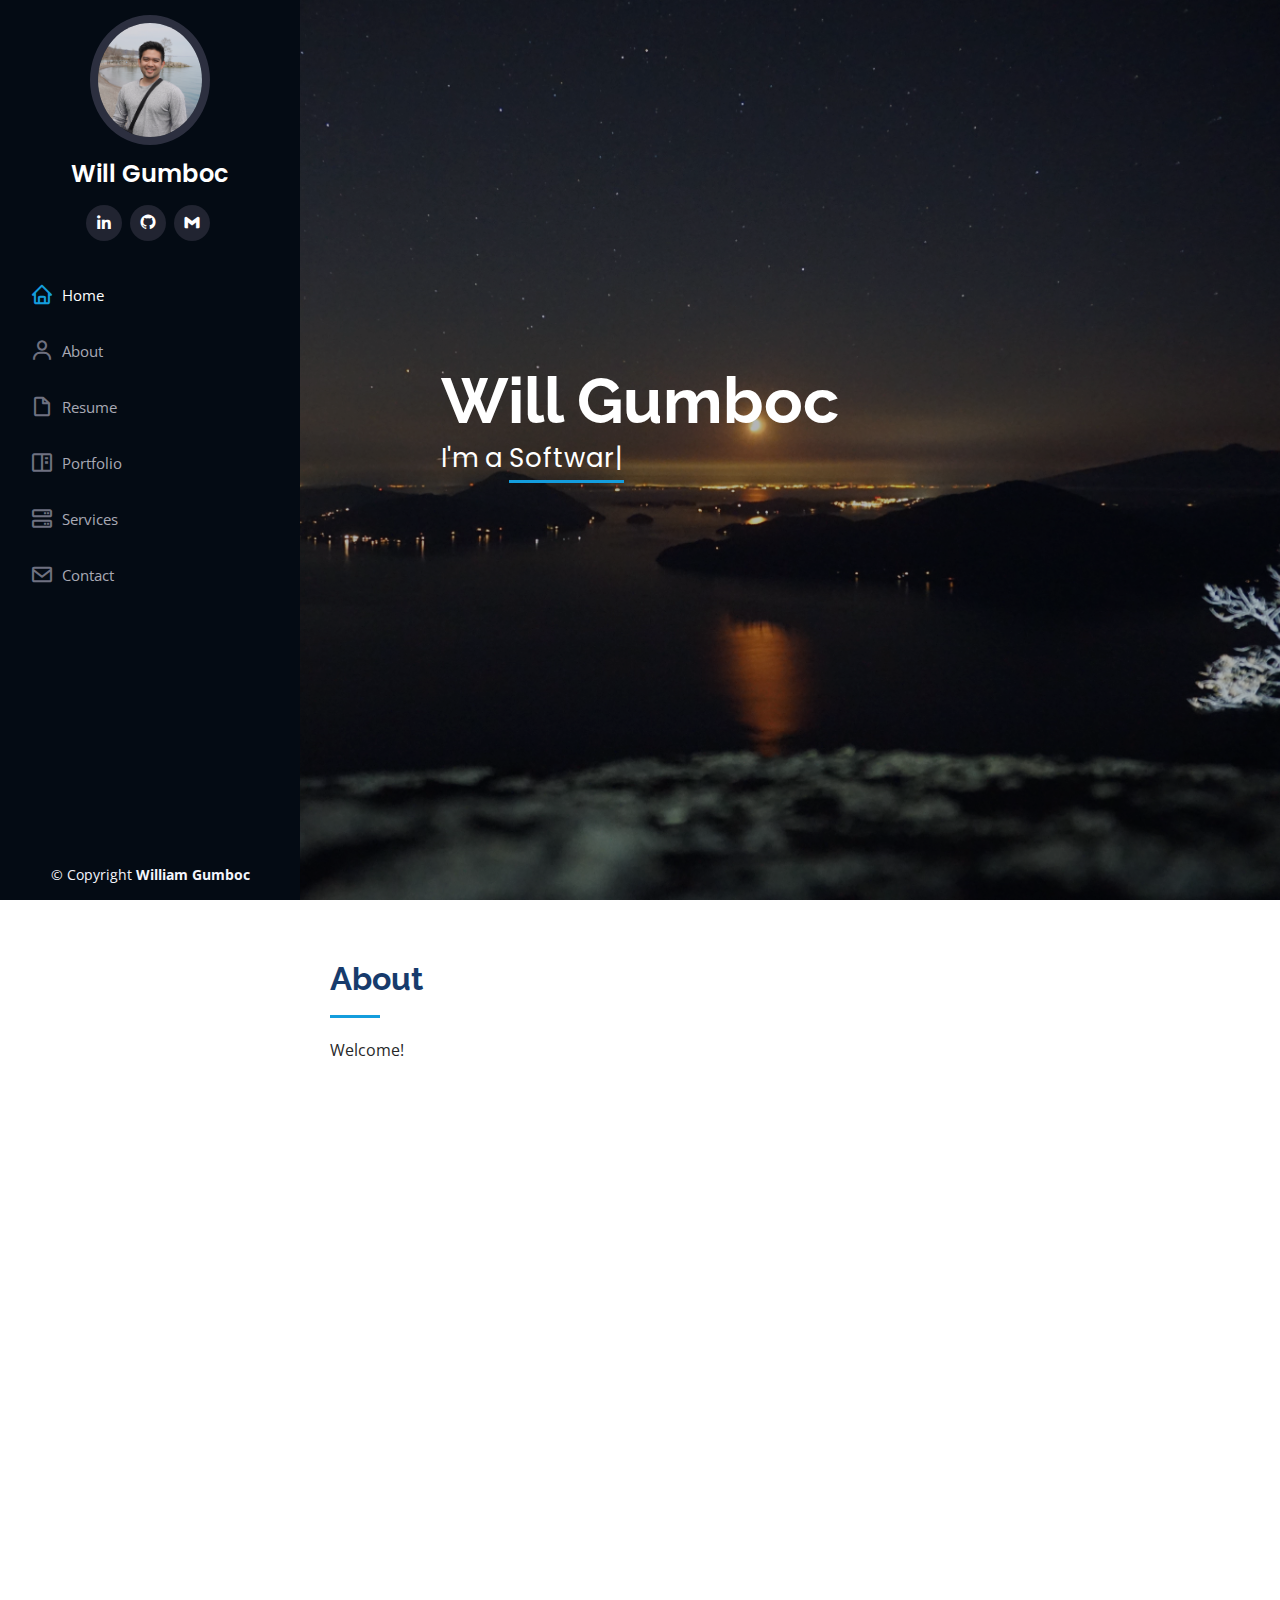
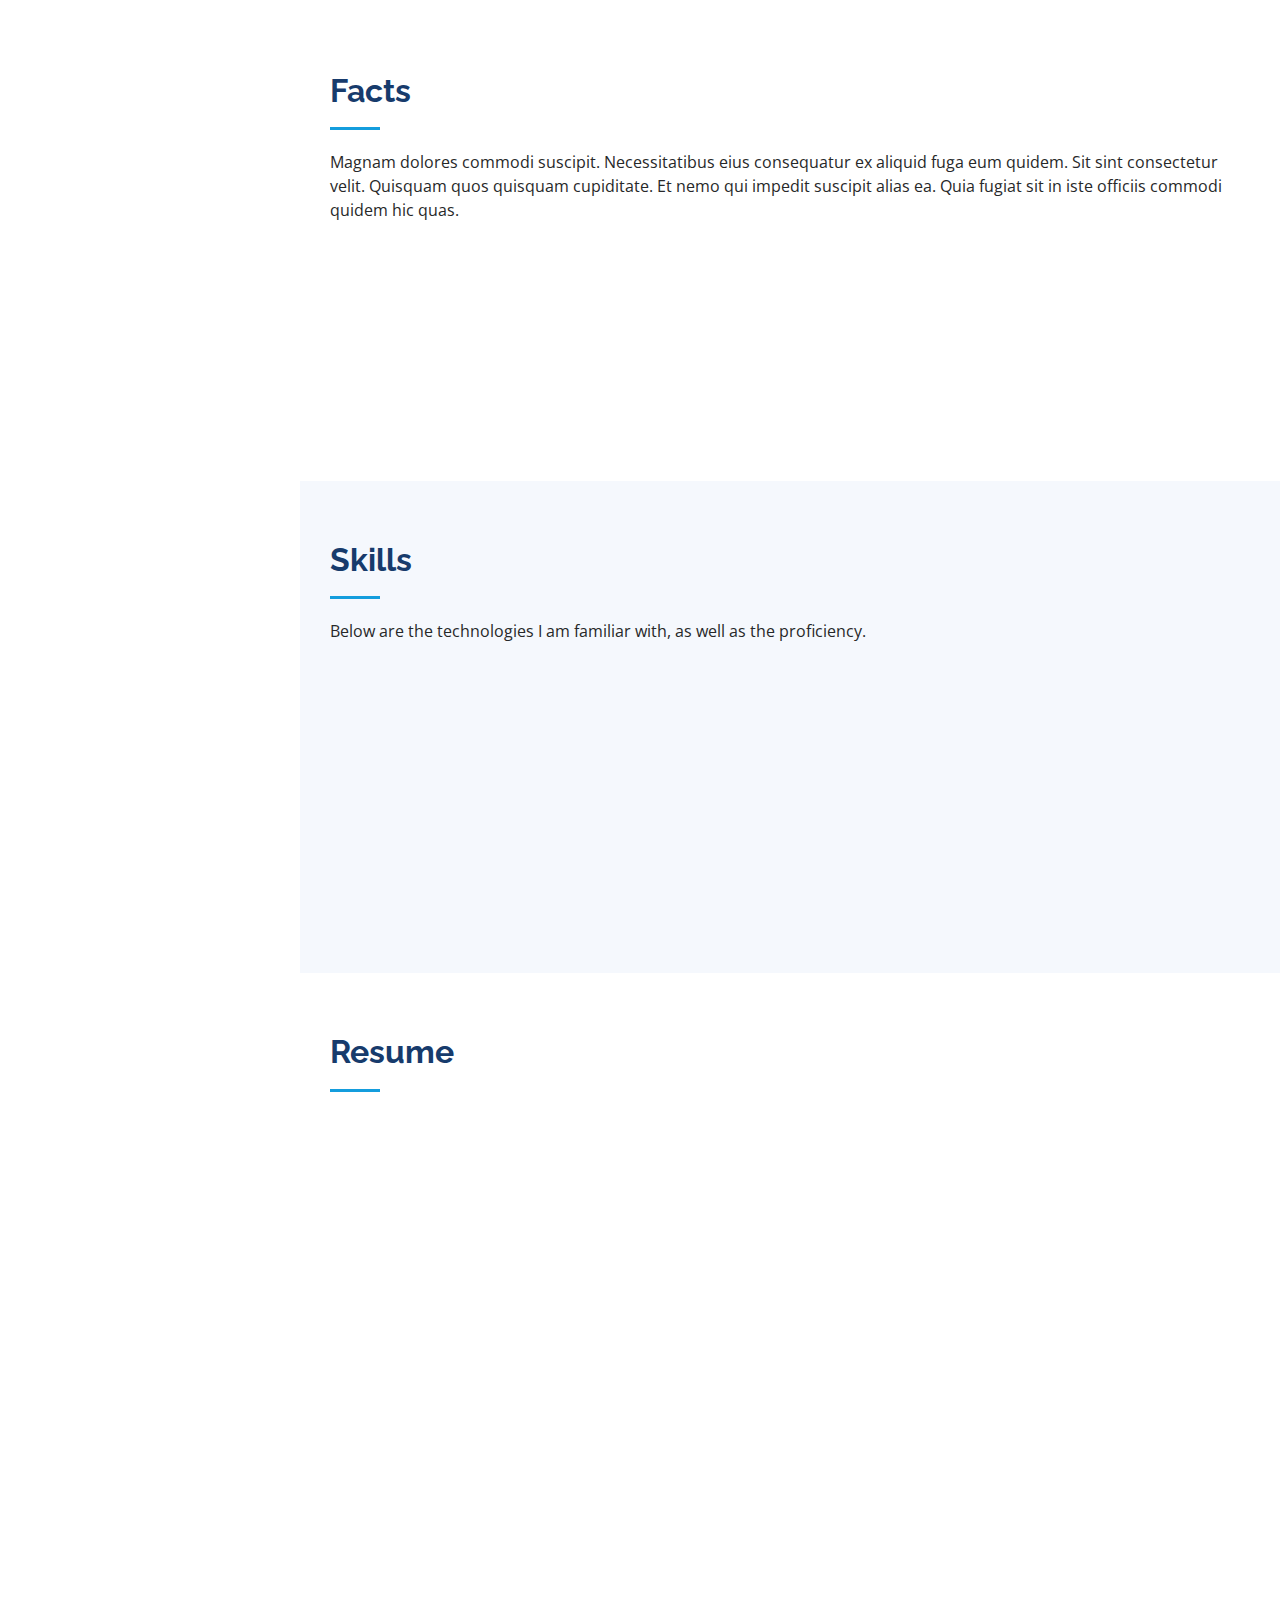
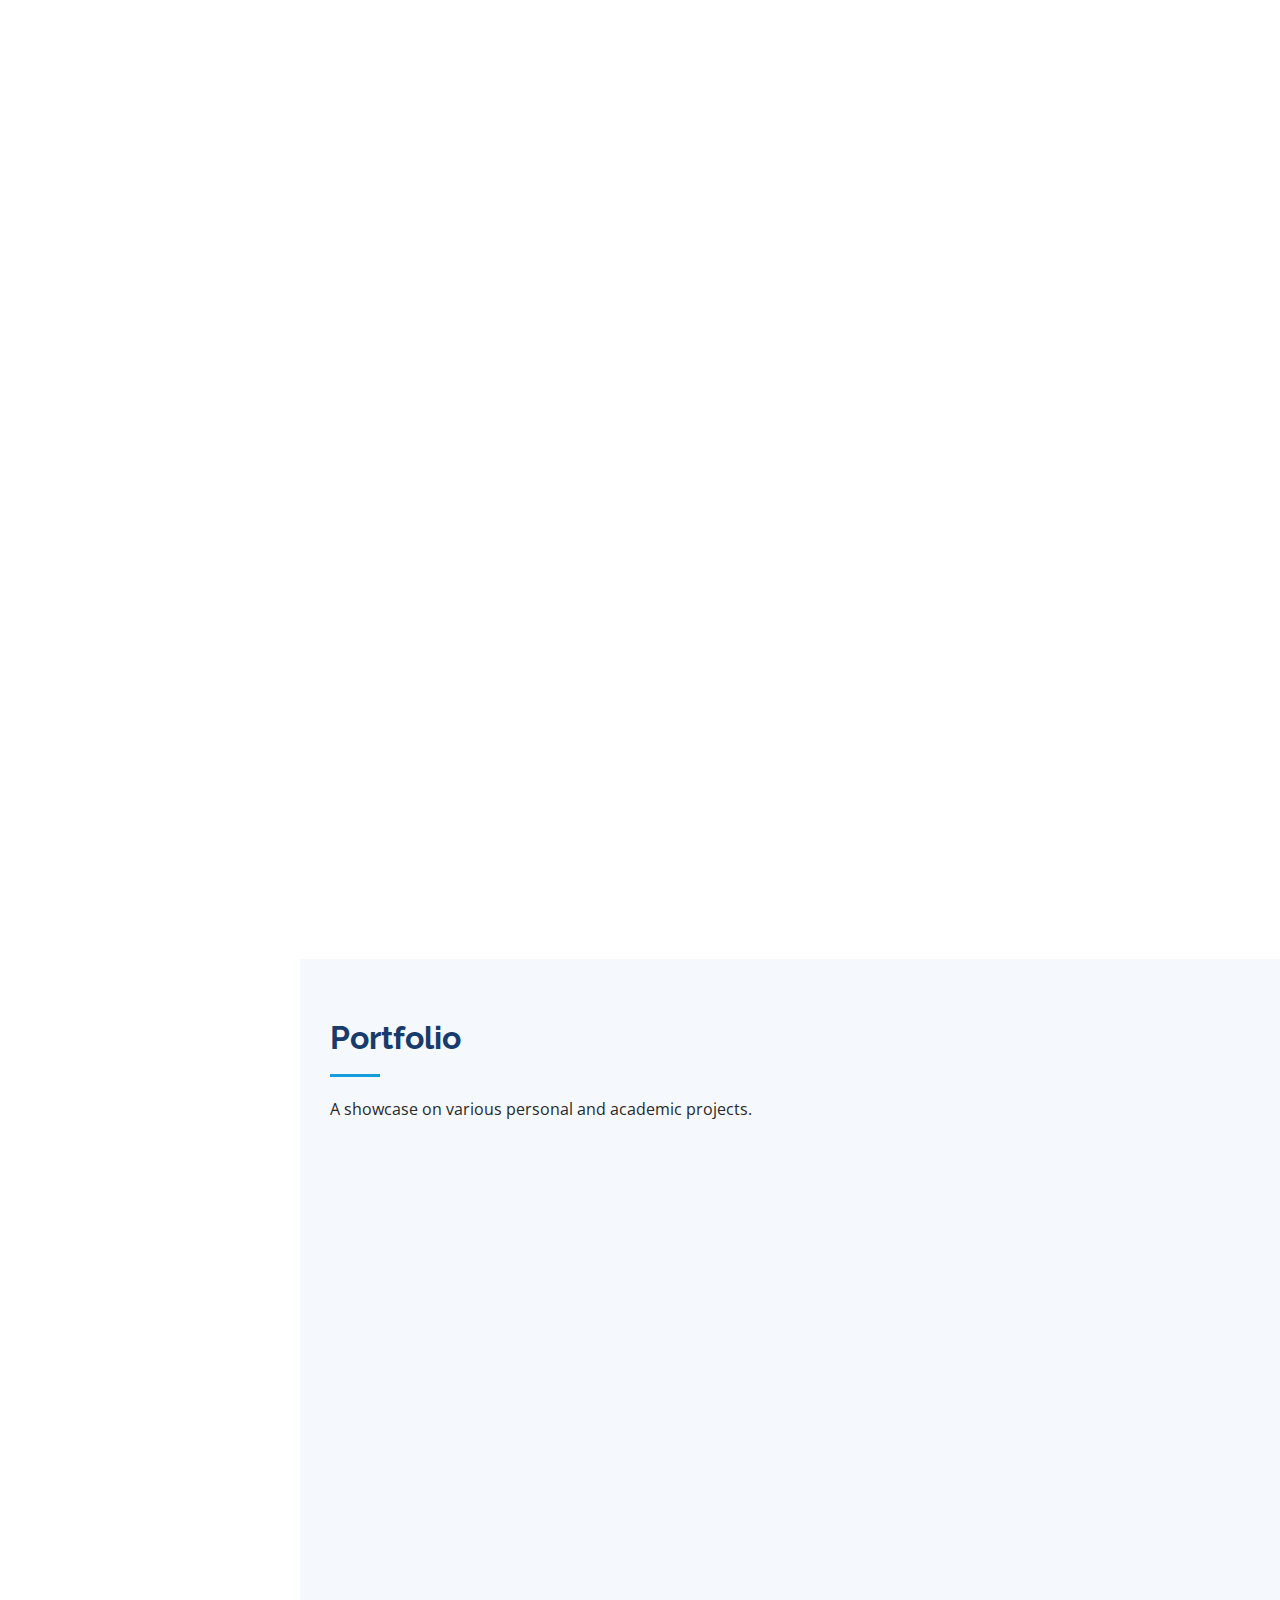
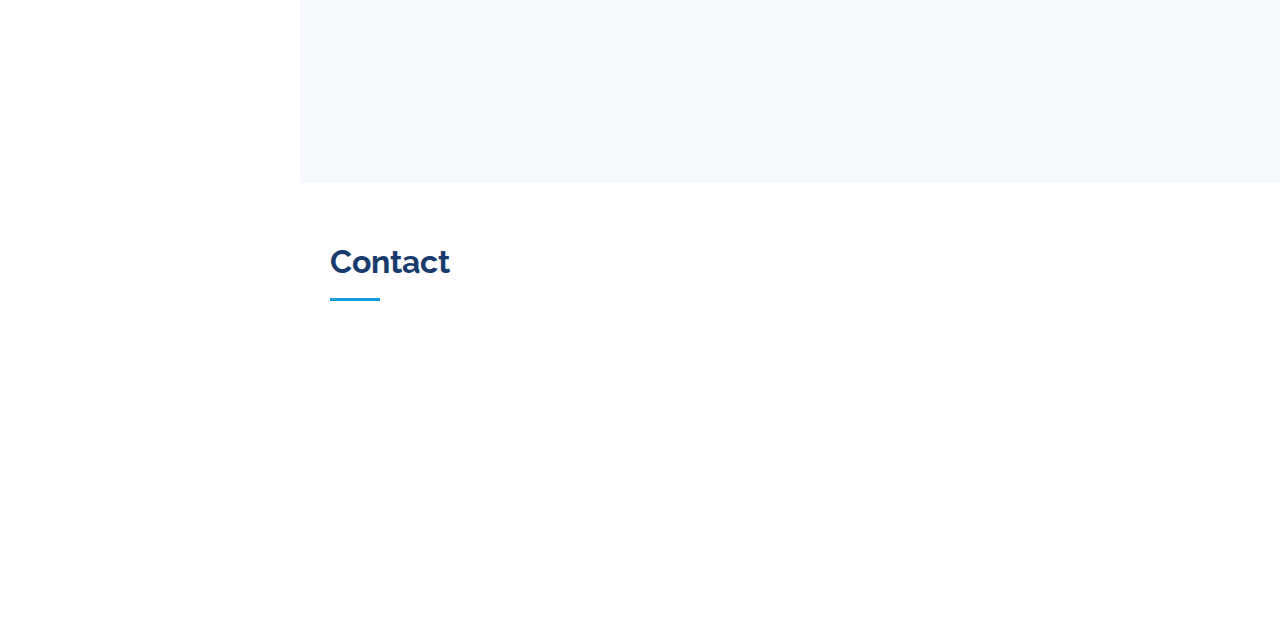
==== index.html @ bd99e576 "Updated projects" ====
<!DOCTYPE html>
<html lang="en">
  <head>
    <meta charset="utf-8" />
    <meta content="width=device-width, initial-scale=1.0" name="viewport" />

    <title>Will Gumboc</title>
    <meta content="" name="description" />
    <meta content="" name="keywords" />

    <!-- Favicons -->
    <link href="assets/img/w-large.png" rel="icon" />
    <link href="assets/img/apple-touch-icon.png" rel="apple-touch-icon" />

    <!-- Google Fonts -->
    <link
      href="https://fonts.googleapis.com/css?family=Open+Sans:300,300i,400,400i,600,600i,700,700i|Raleway:300,300i,400,400i,500,500i,600,600i,700,700i|Poppins:300,300i,400,400i,500,500i,600,600i,700,700i"
      rel="stylesheet"
    />

    <!-- Vendor CSS Files -->
    <link href="assets/vendor/aos/aos.css" rel="stylesheet" />
    <link
      href="assets/vendor/bootstrap/css/bootstrap.min.css"
      rel="stylesheet"
    />
    <link
      href="assets/vendor/bootstrap-icons/bootstrap-icons.css"
      rel="stylesheet"
    />
    <link href="assets/vendor/boxicons/css/boxicons.min.css" rel="stylesheet" />
    <link
      href="assets/vendor/glightbox/css/glightbox.min.css"
      rel="stylesheet"
    />
    <link href="assets/vendor/swiper/swiper-bundle.min.css" rel="stylesheet" />

    <!-- Template Main CSS File -->
    <link href="assets/css/style.css" rel="stylesheet" />

    <!-- =======================================================
  * Template Name: iPortfolio
  * Updated: Jan 09 2024 with Bootstrap v5.3.2
  * Template URL: https://bootstrapmade.com/iportfolio-bootstrap-portfolio-websites-template/
  * Author: BootstrapMade.com
  * License: https://bootstrapmade.com/license/
  ======================================================== -->
  </head>

  <body>
    <!-- ======= Mobile nav toggle button ======= -->
    <i class="bi bi-list mobile-nav-toggle d-xl-none"></i>

    <!-- ======= Header ======= -->
    <header id="header">
      <div class="d-flex flex-column">
        <div class="profile">
          <img
            src="assets/img/profile-img.jpg"
            alt=""
            class="img-fluid rounded-circle"
          />
          <h1 class="text-light"><a href="index.html">Will Gumboc</a></h1>
          <div class="social-links mt-3 text-center">
            <a href="https://www.linkedin.com/in/wgumboc/" class="linkedin"><i class="bx bxl-linkedin"></i></a>
            <a href="https://github.com/wgumboc" class="github"><i class="bx bxl-github"></i></a>
            <a href="#" class="gmail"><i class="bx bxl-gmail"></i></a>
          </div>
        </div>

        <nav id="navbar" class="nav-menu navbar">
          <ul>
            <li>
              <a href="#hero" class="nav-link scrollto active"
                ><i class="bx bx-home"></i> <span>Home</span></a
              >
            </li>
            <li>
              <a href="#about" class="nav-link scrollto"
                ><i class="bx bx-user"></i> <span>About</span></a
              >
            </li>
            <li>
              <a href="#resume" class="nav-link scrollto"
                ><i class="bx bx-file-blank"></i> <span>Resume</span></a
              >
            </li>
            <li>
              <a href="#portfolio" class="nav-link scrollto"
                ><i class="bx bx-book-content"></i> <span>Portfolio</span></a
              >
            </li>
            <li>
              <a href="#services" class="nav-link scrollto"
                ><i class="bx bx-server"></i> <span>Services</span></a
              >
            </li>
            <li>
              <a href="#contact" class="nav-link scrollto"
                ><i class="bx bx-envelope"></i> <span>Contact</span></a
              >
            </li>
          </ul>
        </nav>
        <!-- .nav-menu -->
      </div>
    </header>
    <!-- End Header -->

    <!-- ======= Hero Section ======= -->
    <section
      id="hero"
      class="d-flex flex-column justify-content-center align-items-center"
    >
      <div class="hero-container" data-aos="fade-in">
        <h1>Will Gumboc</h1>
        <p>
          I'm a
          <span class="typed" data-typed-items="Software Developer"></span>
        </p>
      </div>
    </section>
    <!-- End Hero -->

    <main id="main">
      <!-- ======= About Section ======= -->
      <section id="about" class="about">
        <div class="container">
          <div class="section-title">
            <h2>About</h2>
            <p>
              Welcome!
            </p>
          </div>

          <div class="row">
            <div class="col-lg-4" data-aos="fade-right">
              <img src="assets/img/profile-img.jpg" class="img-fluid" alt="" />
            </div>
            <div class="col-lg-8 pt-4 pt-lg-0 content" data-aos="fade-left">
              <h3>Software Developer New Grad (May 2024)</h3>
              <p class="fst-italic">
                Sub header
              </p>
              <div class="row">
                <div class="col-lg-6">
                  <ul>
                    <li>
                      <i class="bi bi-chevron-right"></i>
                      <strong>City:</strong> <span>Vancouver, Canada</span>
                    </li>
                  </ul>
                </div>
                <div class="col-lg-6">
                  <ul>
                    <li>
                      <i class="bi bi-chevron-right"></i>
                      <strong>Email:</strong> <span>wgumboc@gmail.com</span>
                    </li>
                  </ul>
                </div>
              </div>
              <p>
                My name is Will and I am currently a Computer Science
                student at The University of British Columbia in the BCS program.
                Prior to this, I graduated with a degree in Chemical Engineering
                and worked as a quality control supervisor for a Food and Beverage
                company. During this time, I would notice many unoptimized
                processes and would create VBA or Python scripts to automate
                repetitive tasks, sparking my interest in programming. I started
                tinkering with JavaScript, HTML, and CSS, and was instantly
                hooked. After completing many courses, learning new skills, and
                working on more complex projects, the fire I had for programming
                burns even brighter. I find joy in continuous learning and am
                always looking for ways to develop myself. I am currently working
                as a Software Developer Co-op at Visier, focusing on web
                development using TypeScript and Angular. In my free time I enjoy
                the outdoors by staying active through soccer, freestyle skiing,
                and hiking. I also enjoy annoying my friends and family by singing
                and freestyling on the piano.
              </p>
            </div>
          </div>
        </div>
      </section>
      <!-- End About Section -->

      <!-- ======= Facts Section ======= -->
      <section id="facts" class="facts">
        <div class="container">
          <div class="section-title">
            <h2>Facts</h2>
            <p>
              Magnam dolores commodi suscipit. Necessitatibus eius consequatur
              ex aliquid fuga eum quidem. Sit sint consectetur velit. Quisquam
              quos quisquam cupiditate. Et nemo qui impedit suscipit alias ea.
              Quia fugiat sit in iste officiis commodi quidem hic quas.
            </p>
          </div>

          <div class="row no-gutters">
            <div
              class="col-lg-3 col-md-6 d-md-flex align-items-md-stretch"
              data-aos="fade-up"
            >
              <div class="count-box">
                <i class="bi bi-emoji-smile"></i>
                <span
                  data-purecounter-start="0"
                  data-purecounter-end="232"
                  data-purecounter-duration="1"
                  class="purecounter"
                ></span>
                <p><strong>Happy Clients</strong> consequuntur quae</p>
              </div>
            </div>

            <div
              class="col-lg-3 col-md-6 d-md-flex align-items-md-stretch"
              data-aos="fade-up"
              data-aos-delay="100"
            >
              <div class="count-box">
                <i class="bi bi-journal-richtext"></i>
                <span
                  data-purecounter-start="0"
                  data-purecounter-end="521"
                  data-purecounter-duration="1"
                  class="purecounter"
                ></span>
                <p><strong>Projects</strong> adipisci atque cum quia aut</p>
              </div>
            </div>

            <div
              class="col-lg-3 col-md-6 d-md-flex align-items-md-stretch"
              data-aos="fade-up"
              data-aos-delay="200"
            >
              <div class="count-box">
                <i class="bi bi-headset"></i>
                <span
                  data-purecounter-start="0"
                  data-purecounter-end="1453"
                  data-purecounter-duration="1"
                  class="purecounter"
                ></span>
                <p><strong>Hours Of Support</strong> aut commodi quaerat</p>
              </div>
            </div>

            <div
              class="col-lg-3 col-md-6 d-md-flex align-items-md-stretch"
              data-aos="fade-up"
              data-aos-delay="300"
            >
              <div class="count-box">
                <i class="bi bi-people"></i>
                <span
                  data-purecounter-start="0"
                  data-purecounter-end="32"
                  data-purecounter-duration="1"
                  class="purecounter"
                ></span>
                <p><strong>Hard Workers</strong> rerum asperiores dolor</p>
              </div>
            </div>
          </div>
        </div>
      </section>
      <!-- End Facts Section -->

      <!-- ======= Skills Section ======= -->
      <section id="skills" class="skills section-bg">
        <div class="container">
          <div class="section-title">
            <h2>Skills</h2>
            <p>
              Below are the technologies I am familiar with, as well as the proficiency.
            </p>
          </div>

          <div class="row skills-content">
            <div class="col-lg-6" data-aos="fade-up">
              <div class="progress">
                <span class="skill">TypeScript <i class="val">Work</i></span>
                <div class="progress-bar-wrap">
                  <div
                    class="progress-bar"
                    role="progressbar"
                    aria-valuenow="100"
                    aria-valuemin="0"
                    aria-valuemax="100"
                  ></div>
                </div>
              </div>

              <div class="progress">
                <span class="skill">Angular <i class="val">Work</i></span>
                <div class="progress-bar-wrap">
                  <div
                    class="progress-bar"
                    role="progressbar"
                    aria-valuenow="100"
                    aria-valuemin="0"
                    aria-valuemax="100"
                  ></div>
                </div>
              </div>

              <div class="progress">
                <span class="skill">HTML/CSS <i class="val">Work</i></span>
                <div class="progress-bar-wrap">
                  <div
                    class="progress-bar"
                    role="progressbar"
                    aria-valuenow="100"
                    aria-valuemin="0"
                    aria-valuemax="100"
                  ></div>
                </div>
              </div>

              <div class="progress">
                <span class="skill">Scala <i class="val">Work</i></span>
                <div class="progress-bar-wrap">
                  <div
                    class="progress-bar"
                    role="progressbar"
                    aria-valuenow="100"
                    aria-valuemin="0"
                    aria-valuemax="100"
                  ></div>
                </div>
              </div>
            </div>

            <div class="col-lg-6" data-aos="fade-up" data-aos-delay="100">
              <div class="progress">
                <span class="skill">React <i class="val">Projects</i></span>
                <div class="progress-bar-wrap">
                  <div
                    class="progress-bar"
                    role="progressbar"
                    aria-valuenow="100"
                    aria-valuemin="0"
                    aria-valuemax="100"
                  ></div>
                </div>
              </div>
              <div class="progress">
                <span class="skill">Python <i class="val">Projects</i></span>
                <div class="progress-bar-wrap">
                  <div
                    class="progress-bar"
                    role="progressbar"
                    aria-valuenow="100"
                    aria-valuemin="0"
                    aria-valuemax="100"
                  ></div>
                </div>
              </div>

              <div class="progress">
                <span class="skill">Java <i class="val">School Projects</i></span>
                <div class="progress-bar-wrap">
                  <div
                    class="progress-bar"
                    role="progressbar"
                    aria-valuenow="100"
                    aria-valuemin="0"
                    aria-valuemax="100"
                  ></div>
                </div>
              </div>

              <div class="progress">
                <span class="skill">C++ <i class="val">School Projects</i></span>
                <div class="progress-bar-wrap">
                  <div
                    class="progress-bar"
                    role="progressbar"
                    aria-valuenow="100"
                    aria-valuemin="0"
                    aria-valuemax="100"
                  ></div>
                </div>
              </div>
            </div>
          </div>
        </div>
      </section>
      <!-- End Skills Section -->

      <!-- ======= Resume Section ======= -->
      <section id="resume" class="resume">
        <div class="container">
          <div class="section-title">
            <h2>Resume</h2>
            <p>
              <!-- Subheader -->
            </p>
          </div>

          <div class="row">
            <div class="col-lg-6" data-aos="fade-up">

              <h3 class="resume-title">Education</h3>
              <div class="resume-item">
                <h4>Bachelor of Computer Science</h4>
                <h5>Expected 2024</h5>
                <p><em>Univerity of British Columbia, Vancouver, B.C.</em></p>
                <p>

                </p>
              </div>
              <div class="resume-item">
                <h4>Bachelor of Applied Science, Chemical Engineering</h4>
                <h5>Graduated 2018</h5>
                <p><em>Univerity of British Columbia, Vancouver, B.C.</em></p>
                <p>

                </p>
              </div>
            </div>
            <div class="col-lg-6" data-aos="fade-up" data-aos-delay="100">
              <h3 class="resume-title">Professional Experience</h3>
              <div class="resume-item">
                <h4>Software Developer Intern</h4>
                <p><em>Visier</em></p>
                <h5>September 2022 - August 2023</h5>
                <ul>
                  <li>
                    Contributed production code focusing on full stack web development using Angular, TypeScript, and Scala
                  </li>
                  <li>
                    Resolved production bugs on time for weekly patches and implemented feature enhancements for specific customers
                  </li>
                  <li>
                    Created a reusable visual interface to highlight changes to a client’s configuration by leveraging the jsonpath
                    library, and recursively querying the JSON diff generated by the automapping process
                  </li>
                  <li>
                    Developed a proof-of-concept Slack Bot in JavaScript using Axios and the Bolt framework to connect users with
                    Visier’s GPT feature in order to demonstrate accessibility and the simplicity of interacting with the product
                  </li>
                  <li>
                    Collaborated with product managers, UX, and senior developers, and demoed features to the wider company
                  </li>
                  <li>
                    Utilized Jest, FunSpec, and Mockito to implement comprehensive unit tests on both the Frontend and Backend to
                    ensure reliability and maintainability while devising thorough test plan documentation to ensure robustness
                  </li>
                </ul>
              </div>
              <div class="resume-item">
                <h4>Quality Control Supervisor</h4>
                <p><em>PepsiCo.</em></p>
                <h5>June 2019 - July 2021</h5>
                <ul>
                  <li>
                    Led a team of 25 in batching operations, filling operations, product innovation integration, and food safety
                  </li>
                  <li>
                    Improved annual product yields by $191,000 through data analysis and optimizing process parameters
                  </li>
                </ul>
              </div>
              <div class="resume-item">
                <h4>Supply Chain Operations Associate</h4>
                <p><em>PepsiCo.</em></p>
                <h5>June 2018 - June 2019</h5>
                <ul>
                  <li>
                    Integrated VBA code into scheduling worksheets to purchase and schedule can line raw materials with a higher
                    accuracy and effectiveness through automation, leading to downtime reduction of 12% from material availability
                  </li>
                </ul>
              </div>
            </div>
          </div>
        </div>
      </section>
      <!-- End Resume Section -->

      <!-- ======= Portfolio Section ======= -->
      <section id="portfolio" class="portfolio section-bg">
        <div class="container">
          <div class="section-title">
            <h2>Portfolio</h2>
            <p>
              A showcase on various personal and academic projects.
            </p>
          </div>

          <div class="row" data-aos="fade-up">
            <div class="col-lg-12 d-flex justify-content-center">
              <ul id="portfolio-flters">
                <li data-filter="*" class="filter-active">All</li>
                <li data-filter=".filter-app">Academic</li>
                <li data-filter=".filter-card">Personal</li>
              </ul>
            </div>
          </div>

          <div
            class="row portfolio-container"
            data-aos="fade-up"
            data-aos-delay="100"
          >
            <div class="col-lg-4 col-md-6 portfolio-item filter-app">
              <div class="portfolio-wrap">
                <img
                  src="assets/img/portfolio/portfolio-1.jpg"
                  class="img-fluid"
                  alt=""
                />
                <div class="portfolio-links">
                  <a
                    href="assets/img/portfolio/portfolio-1.jpg"
                    data-gallery="portfolioGallery"
                    class="portfolio-lightbox"
                    title="App 1"
                    ><i class="bx bx-plus"></i
                  ></a>
                  <a href="portfolio-details.html" title="More Details"
                    ><i class="bx bx-link"></i
                  ></a>
                </div>
              </div>
            </div>

            <div class="col-lg-4 col-md-6 portfolio-item filter-app">
              <div class="portfolio-wrap">
                <img
                  src="assets/img/portfolio/portfolio-3.jpg"
                  class="img-fluid"
                  alt=""
                />
                <div class="portfolio-links">
                  <a
                    href="assets/img/portfolio/portfolio-3.jpg"
                    data-gallery="portfolioGallery"
                    class="portfolio-lightbox"
                    title="App 2"
                    ><i class="bx bx-plus"></i
                  ></a>
                  <a href="portfolio-details.html" title="More Details"
                    ><i class="bx bx-link"></i
                  ></a>
                </div>
              </div>
            </div>

            <div class="col-lg-4 col-md-6 portfolio-item filter-card">
              <div class="portfolio-wrap">
                <img
                  src="assets/img/portfolio/portfolio-4.jpg"
                  class="img-fluid"
                  alt=""
                />
                <div class="portfolio-links">
                  <a
                    href="assets/img/portfolio/portfolio-4.jpg"
                    data-gallery="portfolioGallery"
                    class="portfolio-lightbox"
                    title="Card 2"
                    ><i class="bx bx-plus"></i
                  ></a>
                  <a href="portfolio-details.html" title="More Details"
                    ><i class="bx bx-link"></i
                  ></a>
                </div>
              </div>
            </div>

            <div class="col-lg-4 col-md-6 portfolio-item filter-app">
              <div class="portfolio-wrap">
                <img
                  src="assets/img/portfolio/portfolio-6.jpg"
                  class="img-fluid"
                  alt=""
                />
                <div class="portfolio-links">
                  <a
                    href="assets/img/portfolio/portfolio-6.jpg"
                    data-gallery="portfolioGallery"
                    class="portfolio-lightbox"
                    title="App 3"
                    ><i class="bx bx-plus"></i
                  ></a>
                  <a href="portfolio-details.html" title="More Details"
                    ><i class="bx bx-link"></i
                  ></a>
                </div>
              </div>
            </div>

            <div class="col-lg-4 col-md-6 portfolio-item filter-card">
              <div class="portfolio-wrap">
                <img
                  src="assets/img/portfolio/portfolio-7.jpg"
                  class="img-fluid"
                  alt=""
                />
                <div class="portfolio-links">
                  <a
                    href="assets/img/portfolio/portfolio-7.jpg"
                    data-gallery="portfolioGallery"
                    class="portfolio-lightbox"
                    title="Card 1"
                    ><i class="bx bx-plus"></i
                  ></a>
                  <a href="portfolio-details.html" title="More Details"
                    ><i class="bx bx-link"></i
                  ></a>
                </div>
              </div>
            </div>

            <div class="col-lg-4 col-md-6 portfolio-item filter-card">
              <div class="portfolio-wrap">
                <img
                  src="assets/img/portfolio/portfolio-8.jpg"
                  class="img-fluid"
                  alt=""
                />
                <div class="portfolio-links">
                  <a
                    href="assets/img/portfolio/portfolio-8.jpg"
                    data-gallery="portfolioGallery"
                    class="portfolio-lightbox"
                    title="Card 3"
                    ><i class="bx bx-plus"></i
                  ></a>
                  <a href="portfolio-details.html" title="More Details"
                    ><i class="bx bx-link"></i
                  ></a>
                </div>
              </div>
            </div>

            
          </div>
        </div>
      </section>
      <!-- End Portfolio Section -->

      <!-- ======= Contact Section ======= -->
      <section id="contact" class="contact">
        <div class="container">
          <div class="section-title">
            <h2>Contact</h2>
            <p>
              <!-- Subheader -->
            </p>
          </div>

          <div class="row" data-aos="fade-in">
            <div class="col-lg-5 d-flex align-items-stretch">
              <div class="info">
                <!-- <div class="address">
                  <i class="bi bi-geo-alt"></i>
                  <h4>Location:</h4>
                  <p>A108 Adam Street, New York, NY 535022</p>
                </div> -->

                <div class="email">
                  <i class="bi bi-envelope"></i>
                  <h4>Email:</h4>
                  <p>wgumboc@gmail.com</p>
                </div>

                <!-- <div class="phone">
                  <i class="bi bi-phone"></i>
                  <h4>Call:</h4>
                  <p>+1</p>
                </div> -->

                <!-- <iframe
                  src="https://www.google.com/maps/embed?pb=!1m14!1m8!1m3!1d12097.433213460943!2d-74.0062269!3d40.7101282!3m2!1i1024!2i768!4f13.1!3m3!1m2!1s0x0%3A0xb89d1fe6bc499443!2sDowntown+Conference+Center!5e0!3m2!1smk!2sbg!4v1539943755621"
                  frameborder="0"
                  style="border: 0; width: 100%; height: 290px"
                  allowfullscreen
                ></iframe> -->
              </div>
            </div>

            <!-- <div class="col-lg-7 mt-5 mt-lg-0 d-flex align-items-stretch">
              <form
                action="forms/contact.php"
                method="post"
                role="form"
                class="php-email-form"
              >
                <div class="row">
                  <div class="form-group col-md-6">
                    <label for="name">Your Name</label>
                    <input
                      type="text"
                      name="name"
                      class="form-control"
                      id="name"
                      required
                    />
                  </div>
                  <div class="form-group col-md-6">
                    <label for="name">Your Email</label>
                    <input
                      type="email"
                      class="form-control"
                      name="email"
                      id="email"
                      required
                    />
                  </div>
                </div>
                <div class="form-group">
                  <label for="name">Subject</label>
                  <input
                    type="text"
                    class="form-control"
                    name="subject"
                    id="subject"
                    required
                  />
                </div>
                <div class="form-group">
                  <label for="name">Message</label>
                  <textarea
                    class="form-control"
                    name="message"
                    rows="10"
                    required
                  ></textarea>
                </div>
                <div class="my-3">
                  <div class="loading">Loading</div>
                  <div class="error-message"></div>
                  <div class="sent-message">
                    Your message has been sent. Thank you!
                  </div>
                </div>
                <div class="text-center">
                  <button type="submit">Send Message</button>
                </div>
              </form>
            </div> -->
          </div>
        </div>
      </section>
      <!-- End Contact Section -->
    </main>
    <!-- End #main -->

    <!-- ======= Footer ======= -->
    <footer id="footer">
      <div class="container">
        <div class="copyright">
          &copy; Copyright <strong><span>William Gumboc</span></strong>
        </div>
      </div>
    </footer>
    <!-- End  Footer -->

    <a
      href="#"
      class="back-to-top d-flex align-items-center justify-content-center"
      ><i class="bi bi-arrow-up-short"></i
    ></a>

    <!-- Vendor JS Files -->
    <script src="assets/vendor/purecounter/purecounter_vanilla.js"></script>
    <script src="assets/vendor/aos/aos.js"></script>
    <script src="assets/vendor/bootstrap/js/bootstrap.bundle.min.js"></script>
    <script src="assets/vendor/glightbox/js/glightbox.min.js"></script>
    <script src="assets/vendor/isotope-layout/isotope.pkgd.min.js"></script>
    <script src="assets/vendor/swiper/swiper-bundle.min.js"></script>
    <script src="assets/vendor/typed.js/typed.umd.js"></script>
    <script src="assets/vendor/waypoints/noframework.waypoints.js"></script>
    <script src="assets/vendor/php-email-form/validate.js"></script>

    <!-- Template Main JS File -->
    <script src="assets/js/main.js"></script>
  </body>
</html>
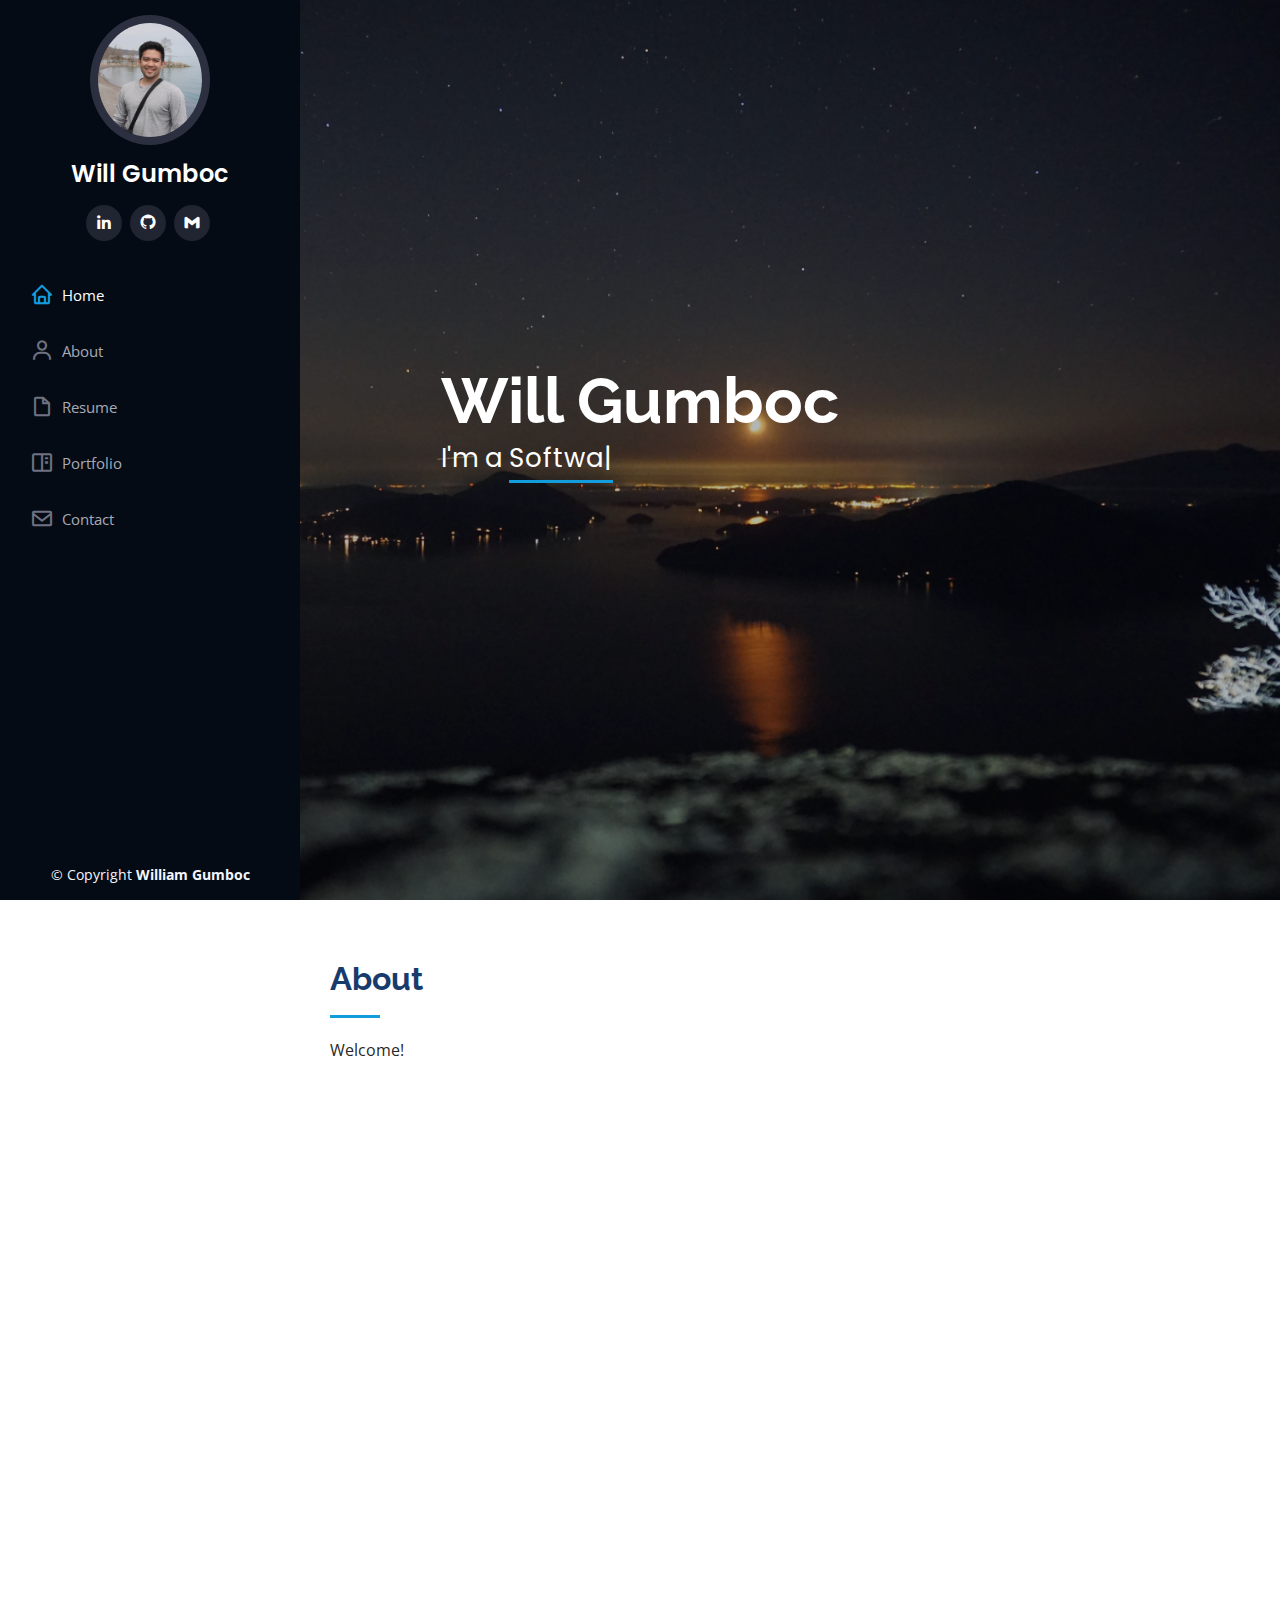
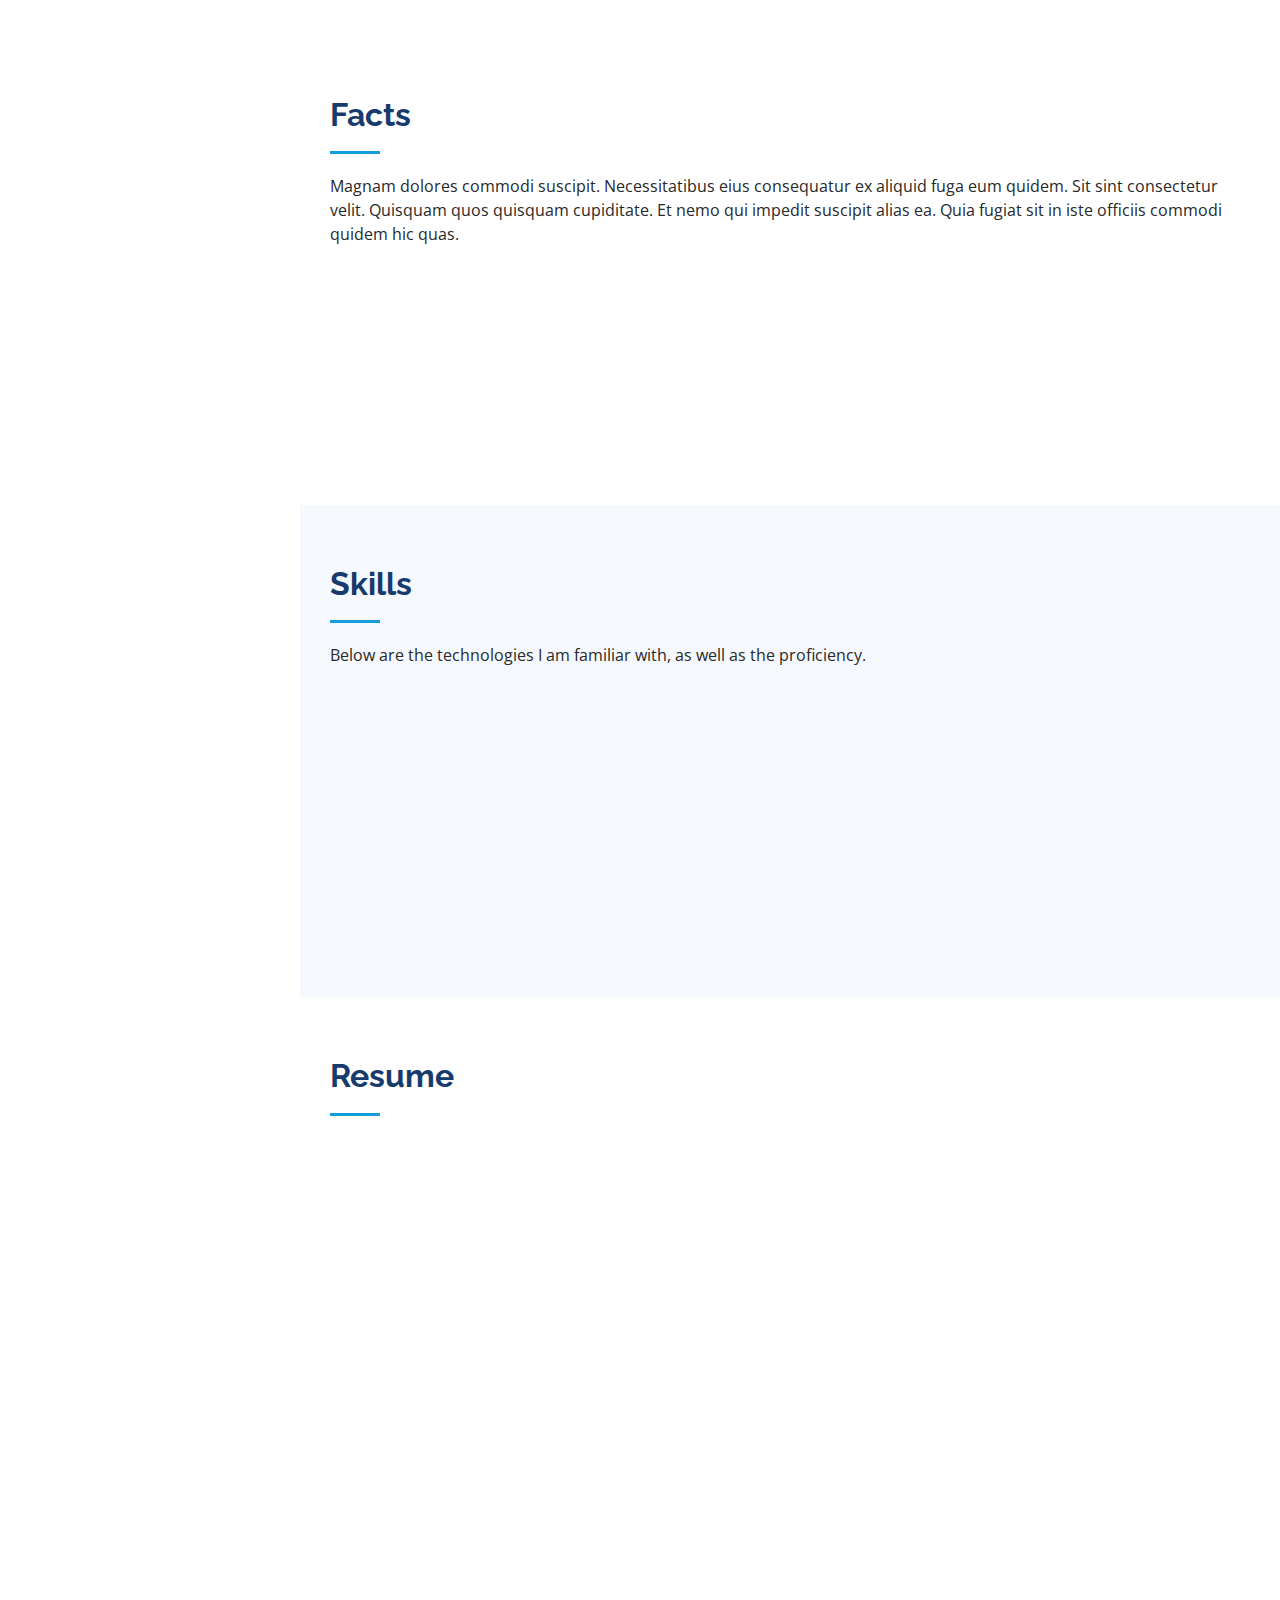
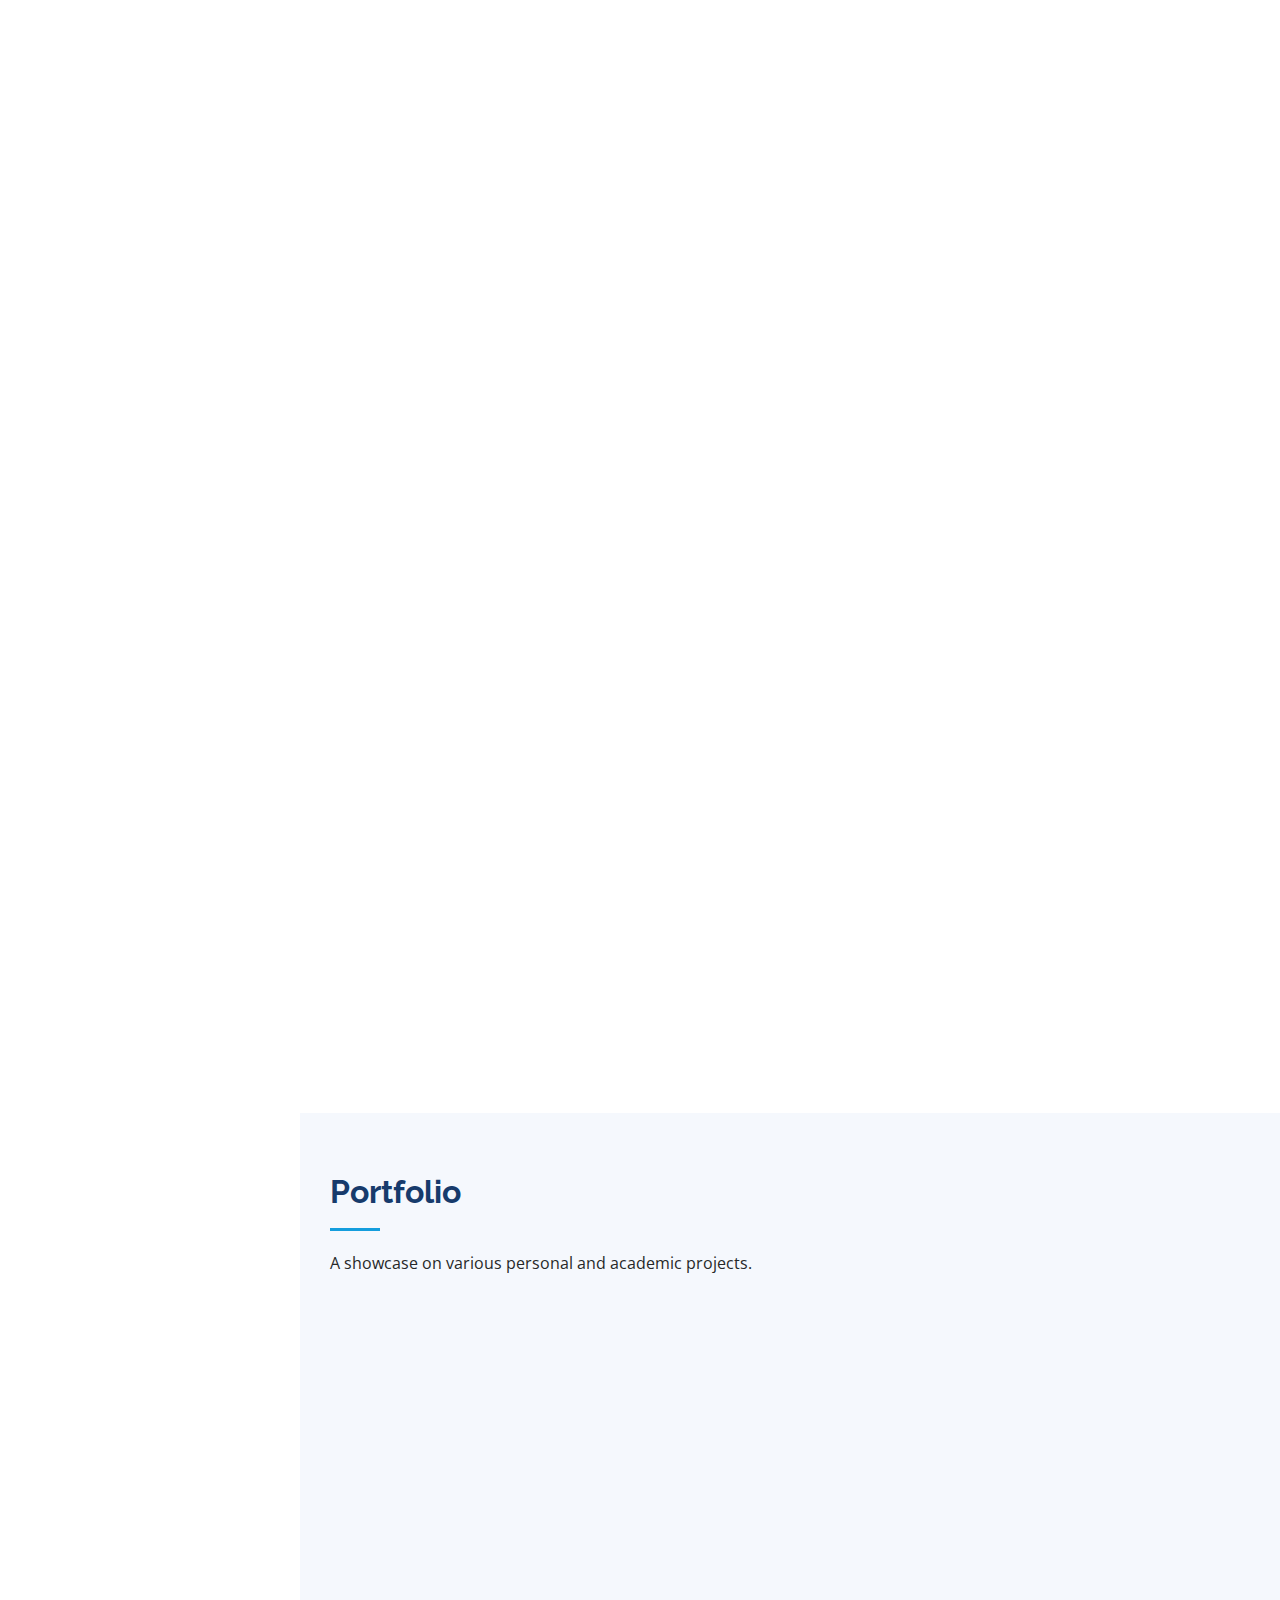
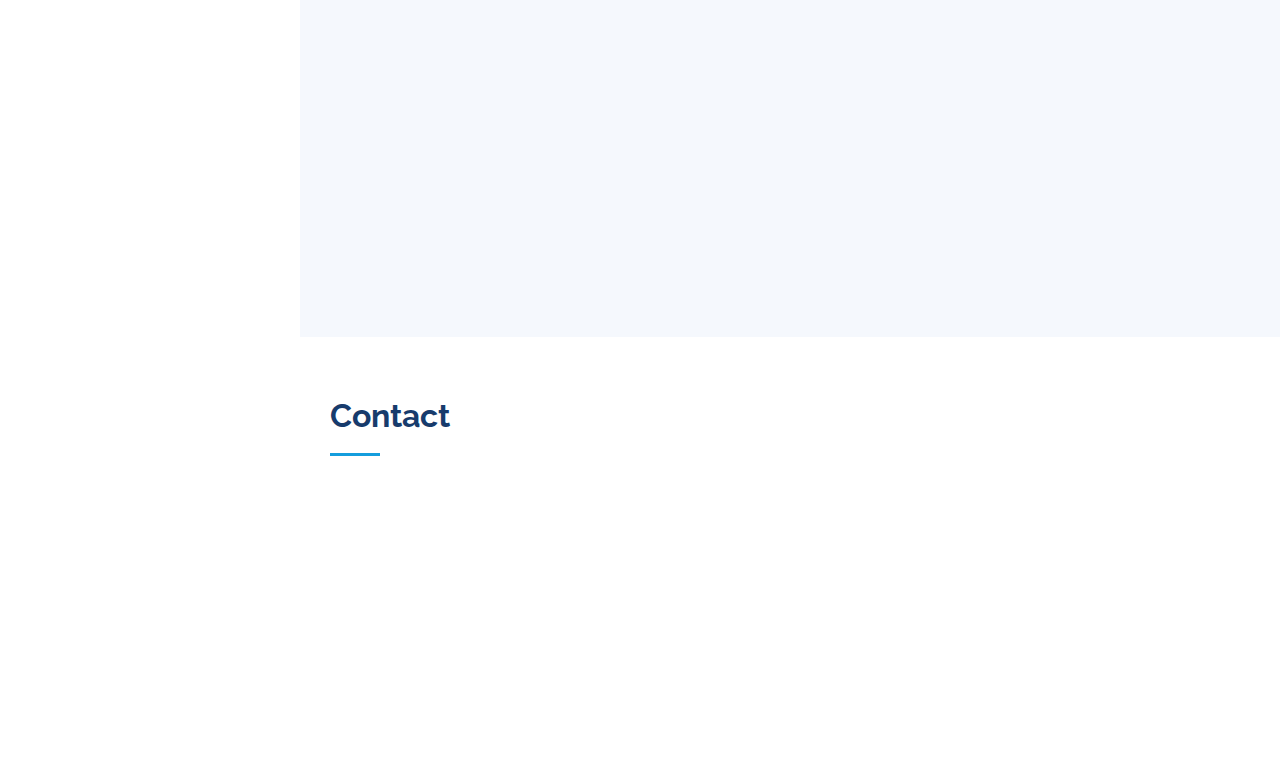
==== commit 20e3275f: "Update" ====
--- a/index.html
+++ b/index.html
@@ -91,11 +91,6 @@
               >
             </li>
             <li>
-              <a href="#services" class="nav-link scrollto"
-                ><i class="bx bx-server"></i> <span>Services</span></a
-              >
-            </li>
-            <li>
               <a href="#contact" class="nav-link scrollto"
                 ><i class="bx bx-envelope"></i> <span>Contact</span></a
               >
@@ -162,20 +157,18 @@
               </div>
               <p>
                 My name is Will and I am currently a Computer Science
-                student at The University of British Columbia in the BCS program.
+                student on my last semester at The University of British Columbia in the BCS program.
                 Prior to this, I graduated with a degree in Chemical Engineering
-                and worked as a quality control supervisor for a Food and Beverage
-                company. During this time, I would notice many unoptimized
-                processes and would create VBA or Python scripts to automate
-                repetitive tasks, sparking my interest in programming. I started
+                and worked as a manufacturing quality supervisor for PepsiCo. During this time, 
+                I would notice many unoptimized processes and would create VBA or 
+                Python scripts to automate repetitive tasks, sparking my interest in programming. I started
                 tinkering with JavaScript, HTML, and CSS, and was instantly
                 hooked. After completing many courses, learning new skills, and
                 working on more complex projects, the fire I had for programming
                 burns even brighter. I find joy in continuous learning and am
-                always looking for ways to develop myself. I am currently working
-                as a Software Developer Co-op at Visier, focusing on web
-                development using TypeScript and Angular. In my free time I enjoy
-                the outdoors by staying active through soccer, freestyle skiing,
+                always looking for ways to develop myself. I completed a 1 year Software Developer internship at Visier, 
+                focusing on full stack web development using TypeScript, Angular, and Scala. 
+                In my free time I enjoy the outdoors by staying active through soccer, freestyle skiing,
                 and hiking. I also enjoy annoying my friends and family by singing
                 and freestyling on the piano.
               </p>
@@ -435,6 +428,10 @@
                   </li>
                   <li>
                     Resolved production bugs on time for weekly patches and implemented feature enhancements for specific customers
+                  </li>
+                  <li>
+                    Implemented backend code to enable users to edit the same document which involved the addition of new user
+                    permissions, workflows, endpoints, version checking to ensure integrity, and access timeouts for security
                   </li>
                   <li>
                     Created a reusable visual interface to highlight changes to a client’s configuration by leveraging the jsonpath
@@ -520,7 +517,7 @@
                     href="assets/img/portfolio/portfolio-1.jpg"
                     data-gallery="portfolioGallery"
                     class="portfolio-lightbox"
-                    title="App 1"
+                    title="UBZ - Cpsc 427 Game Development Project"
                     ><i class="bx bx-plus"></i
                   ></a>
                   <a href="portfolio-details.html" title="More Details"
@@ -552,7 +549,7 @@
               </div>
             </div>
 
-            <div class="col-lg-4 col-md-6 portfolio-item filter-card">
+            <div class="col-lg-4 col-md-6 portfolio-item filter-app">
               <div class="portfolio-wrap">
                 <img
                   src="assets/img/portfolio/portfolio-4.jpg"
@@ -574,16 +571,16 @@
               </div>
             </div>
 
-            <div class="col-lg-4 col-md-6 portfolio-item filter-app">
+            <div class="col-lg-4 col-md-6 portfolio-item filter-card">
               <div class="portfolio-wrap">
                 <img
-                  src="assets/img/portfolio/portfolio-6.jpg"
+                  src="assets/img/portfolio/Dashboard.png"
                   class="img-fluid"
                   alt=""
                 />
                 <div class="portfolio-links">
                   <a
-                    href="assets/img/portfolio/portfolio-6.jpg"
+                    href="assets/img/portfolio/Dashboard.png"
                     data-gallery="portfolioGallery"
                     class="portfolio-lightbox"
                     title="App 3"
@@ -599,13 +596,13 @@
             <div class="col-lg-4 col-md-6 portfolio-item filter-card">
               <div class="portfolio-wrap">
                 <img
-                  src="assets/img/portfolio/portfolio-7.jpg"
+                  src="assets/img/portfolio/Parkpal.png"
                   class="img-fluid"
                   alt=""
                 />
                 <div class="portfolio-links">
                   <a
-                    href="assets/img/portfolio/portfolio-7.jpg"
+                    href="assets/img/portfolio/Parkpal.png"
                     data-gallery="portfolioGallery"
                     class="portfolio-lightbox"
                     title="Card 1"
--- a/assets/css/style.css
+++ b/assets/css/style.css
@@ -623,10 +623,10 @@
   opacity: 1;
 }
 
-.portfolio .portfolio-wrap:hover .portfolio-links {
+/* .portfolio .portfolio-wrap:hover .portfolio-links {
   opacity: 1;
   bottom: 0;
-}
+} */
 
 /*--------------------------------------------------------------
 # Portfolio Details
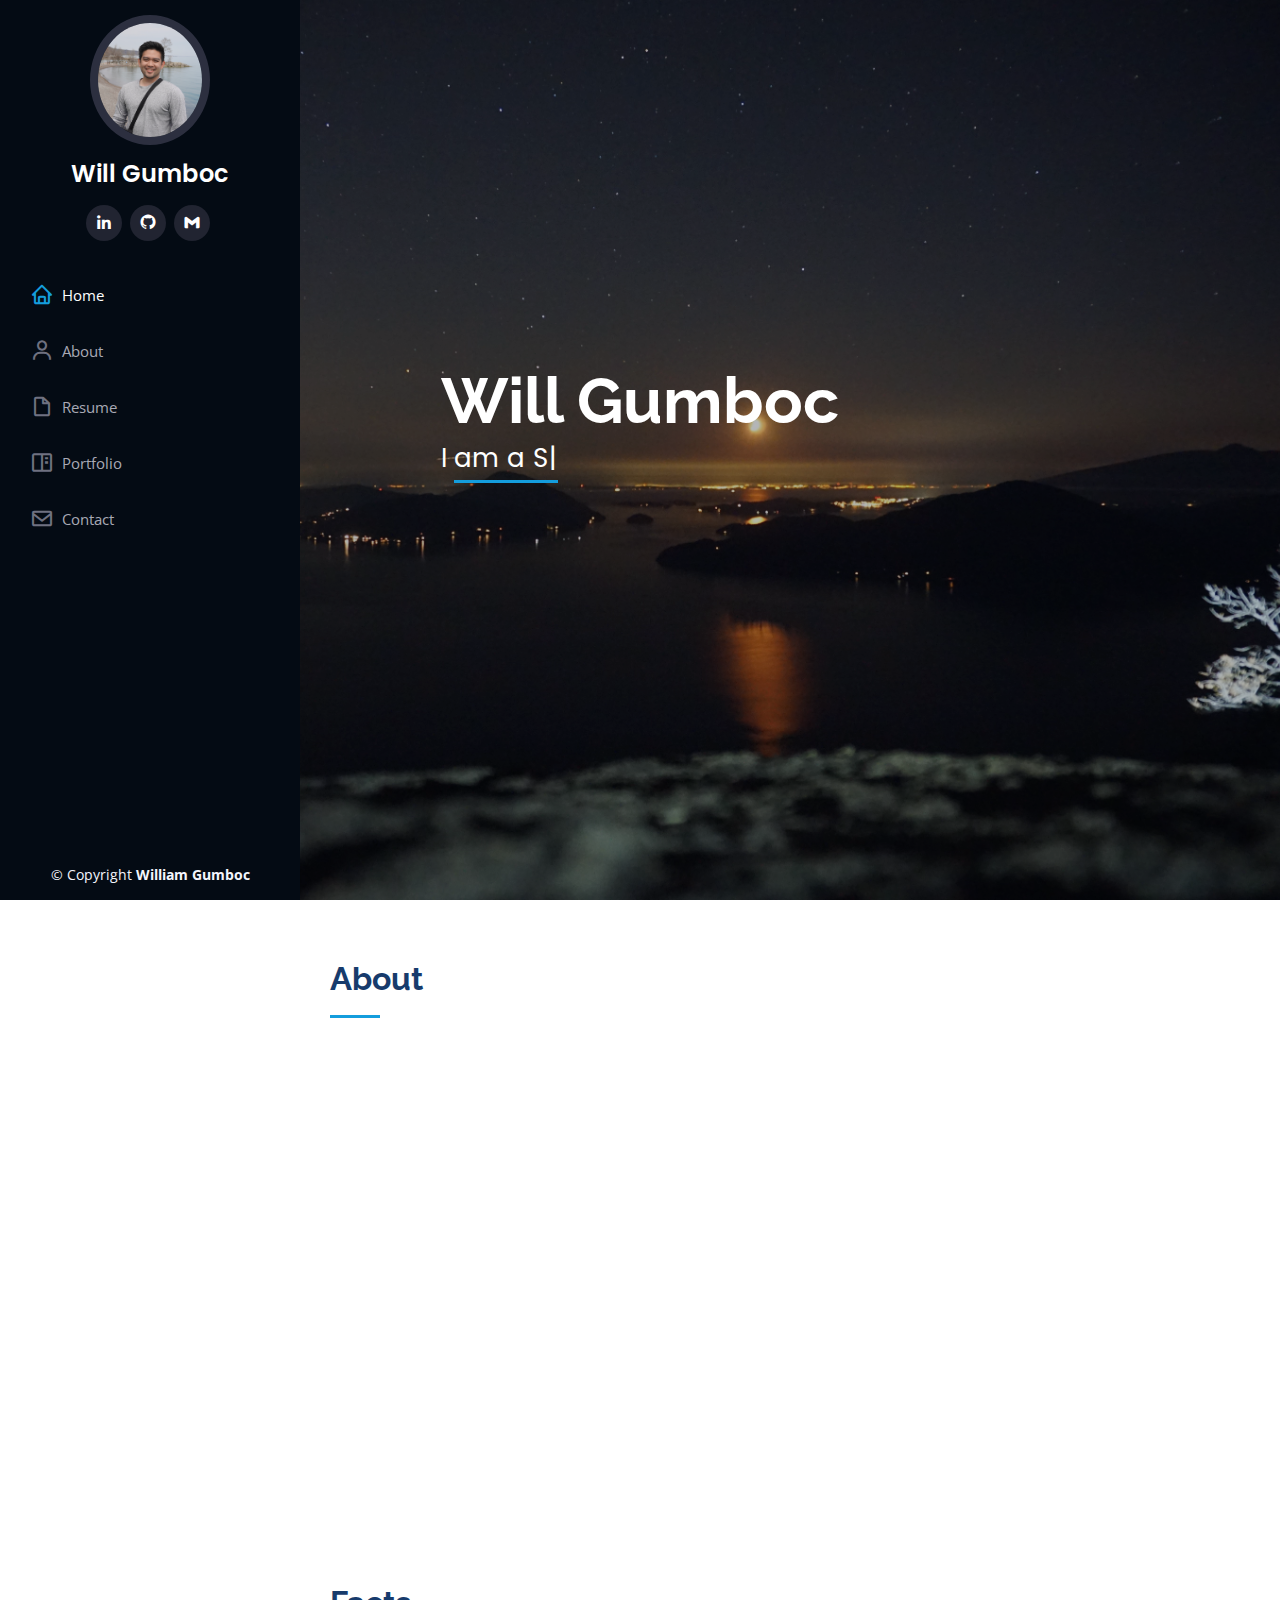
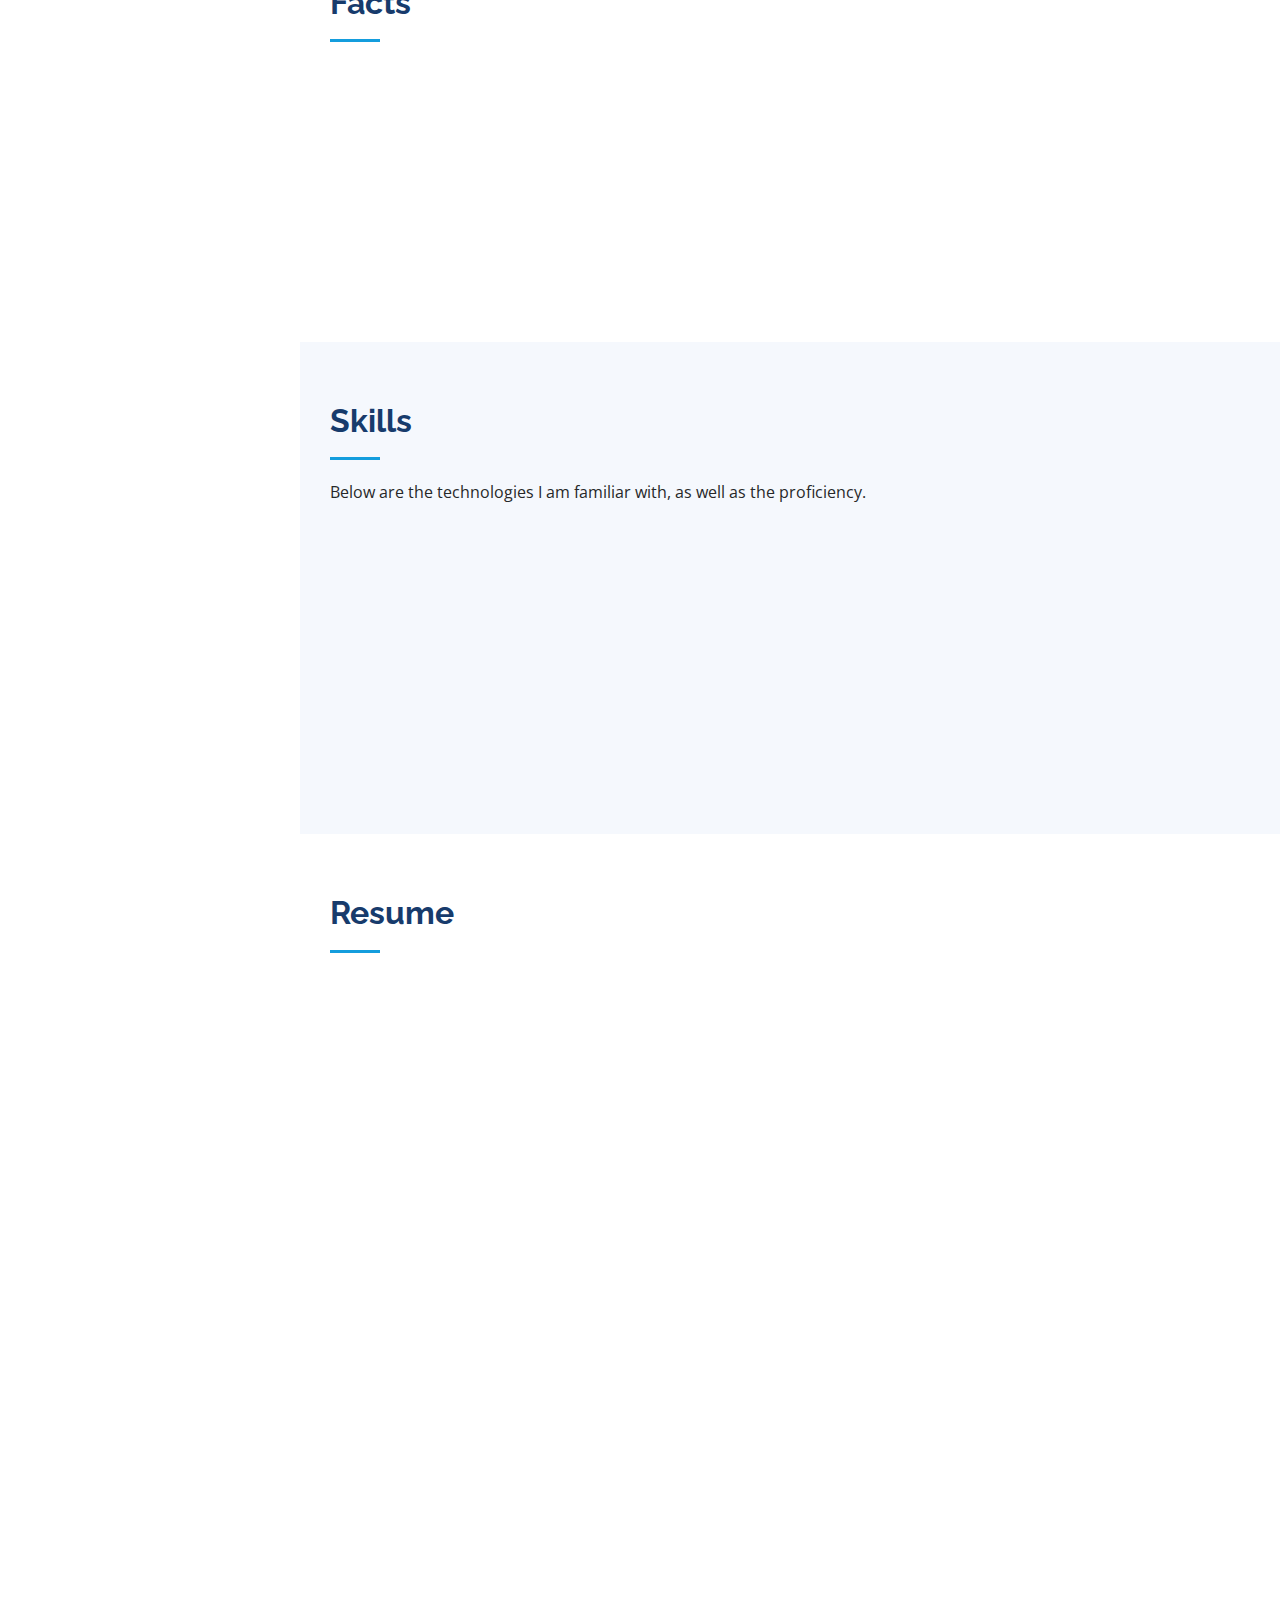
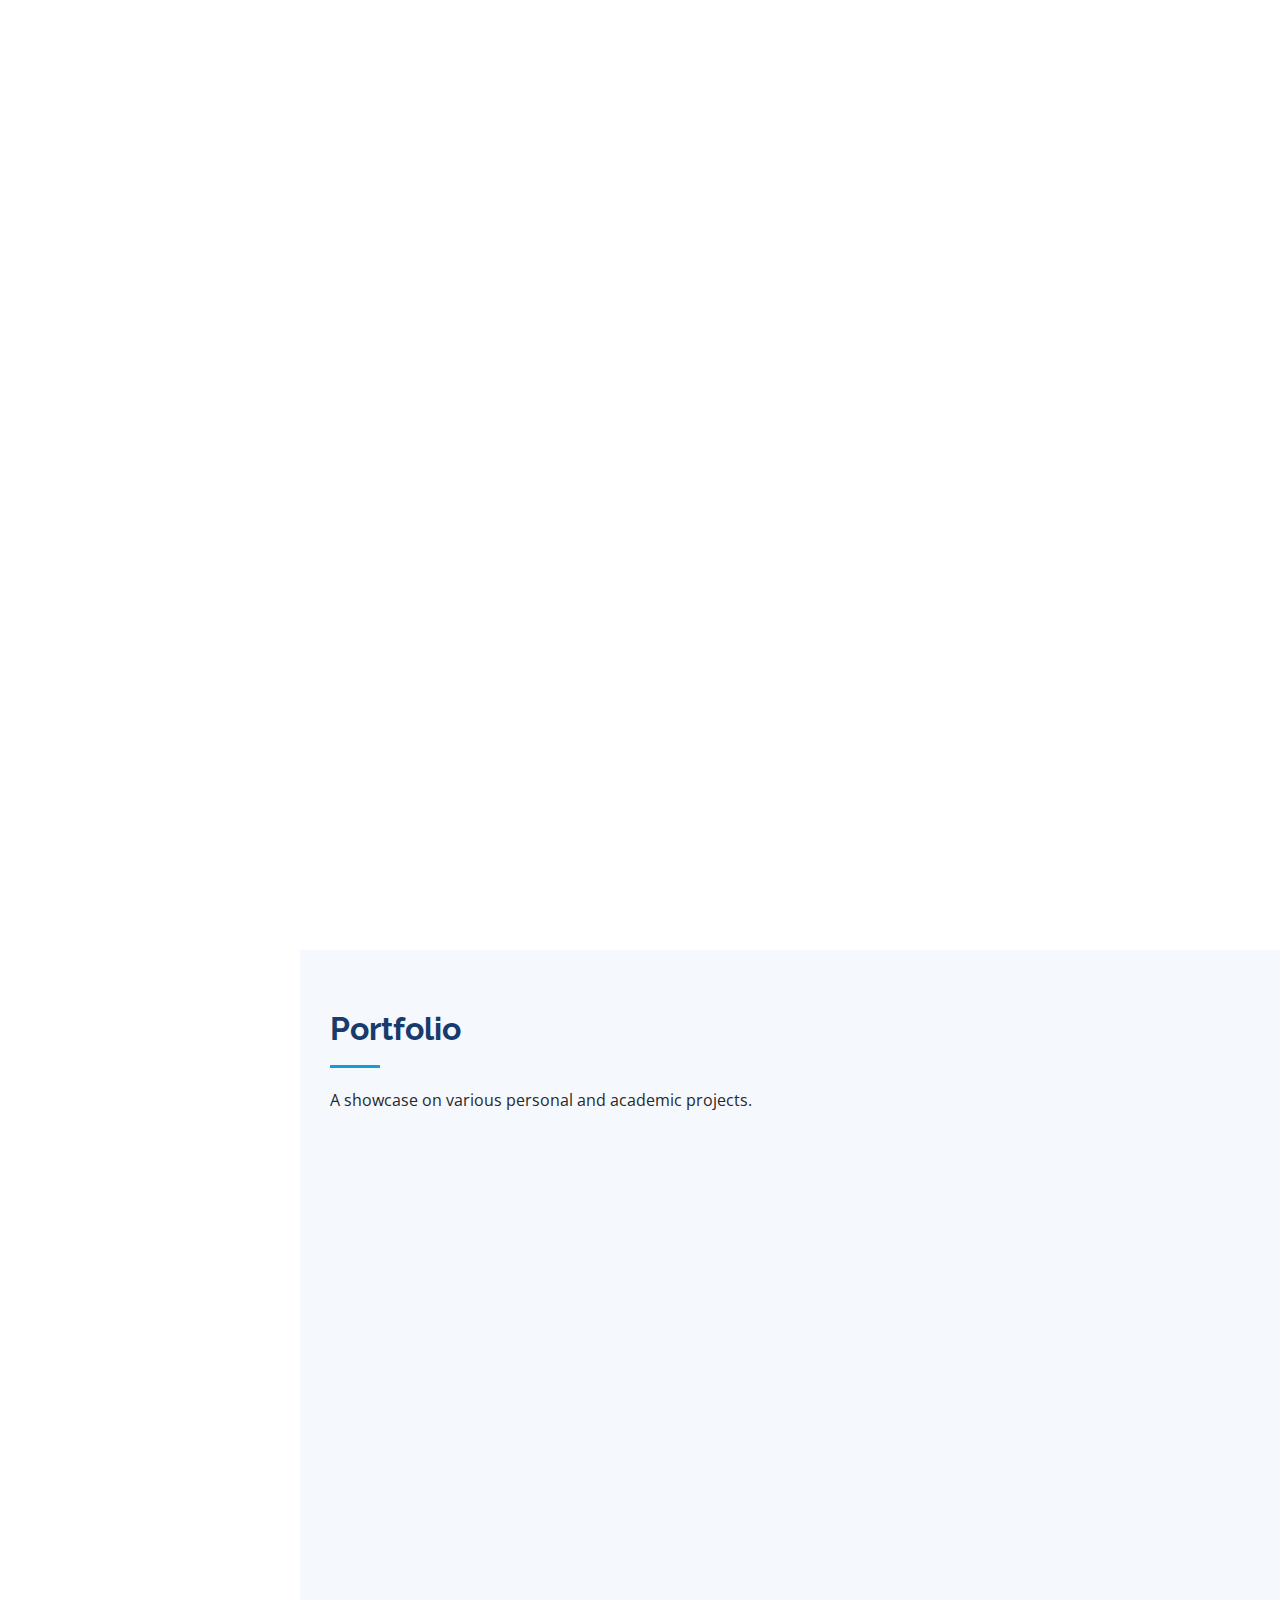
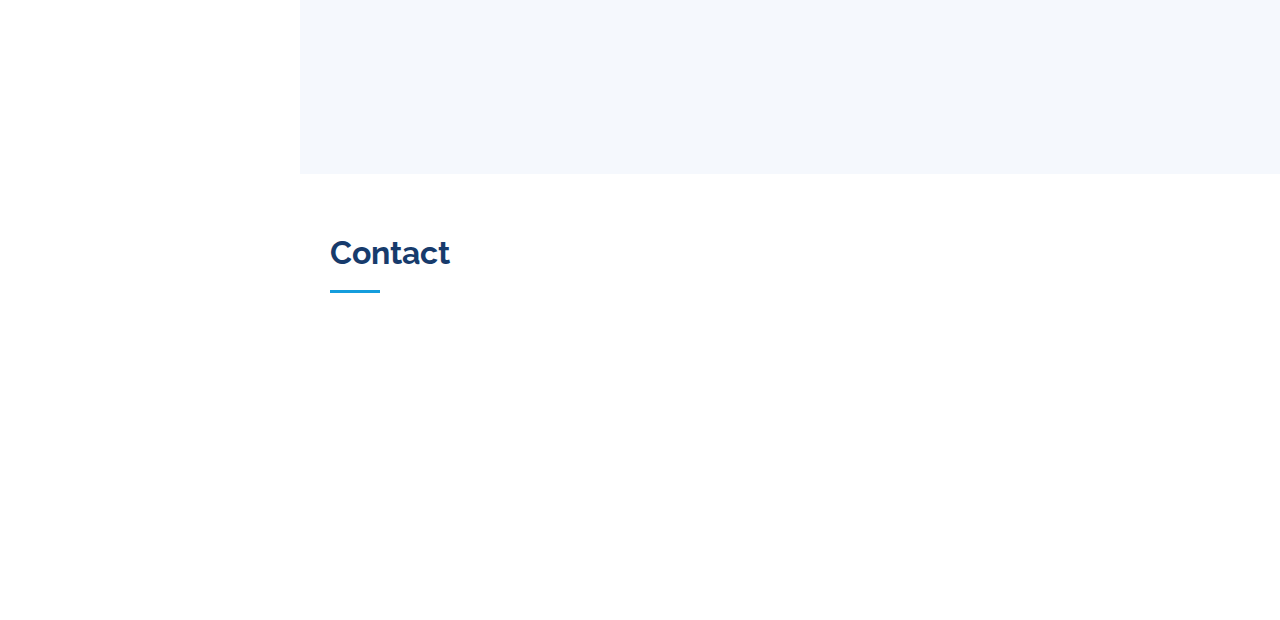
==== commit a12d54f0: "Description changes" ====
--- a/index.html
+++ b/index.html
@@ -62,8 +62,12 @@
           />
           <h1 class="text-light"><a href="index.html">Will Gumboc</a></h1>
           <div class="social-links mt-3 text-center">
-            <a href="https://www.linkedin.com/in/wgumboc/" class="linkedin"><i class="bx bxl-linkedin"></i></a>
-            <a href="https://github.com/wgumboc" class="github"><i class="bx bxl-github"></i></a>
+            <a href="https://www.linkedin.com/in/wgumboc/" class="linkedin"
+              ><i class="bx bxl-linkedin"></i
+            ></a>
+            <a href="https://github.com/wgumboc" class="github"
+              ><i class="bx bxl-github"></i
+            ></a>
             <a href="#" class="gmail"><i class="bx bxl-gmail"></i></a>
           </div>
         </div>
@@ -110,8 +114,11 @@
       <div class="hero-container" data-aos="fade-in">
         <h1>Will Gumboc</h1>
         <p>
-          I'm a
-          <span class="typed" data-typed-items="Software Developer"></span>
+          I
+          <span
+            class="typed"
+            data-typed-items="am a Software Engineer, am a Problem Solver, love to learn"
+          ></span>
         </p>
       </div>
     </section>
@@ -123,9 +130,6 @@
         <div class="container">
           <div class="section-title">
             <h2>About</h2>
-            <p>
-              Welcome!
-            </p>
           </div>
 
           <div class="row">
@@ -134,9 +138,7 @@
             </div>
             <div class="col-lg-8 pt-4 pt-lg-0 content" data-aos="fade-left">
               <h3>Software Developer New Grad (May 2024)</h3>
-              <p class="fst-italic">
-                Sub header
-              </p>
+              <!-- <p class="fst-italic">Sub header</p> -->
               <div class="row">
                 <div class="col-lg-6">
                   <ul>
@@ -156,21 +158,25 @@
                 </div>
               </div>
               <p>
-                My name is Will and I am currently a Computer Science
-                student on my last semester at The University of British Columbia in the BCS program.
-                Prior to this, I graduated with a degree in Chemical Engineering
-                and worked as a manufacturing quality supervisor for PepsiCo. During this time, 
-                I would notice many unoptimized processes and would create VBA or 
-                Python scripts to automate repetitive tasks, sparking my interest in programming. I started
-                tinkering with JavaScript, HTML, and CSS, and was instantly
+                Welcome! I am currently a Computer Science student on my last
+                semester at The University of British Columbia in the
+                <a
+                  href="https://www.cs.ubc.ca/students/undergrad/degree-programs/bcs-program-second-degree"
+                  >BCS program</a
+                >. Prior to this, I graduated with an Engineering degree and
+                worked as a manufacturing quality supervisor for PepsiCo. During
+                this time, I played around with VBA and Python scripts to
+                automate repetitive tasks, sparking my interest in programming.
+                I started tinkering with web dev technologies and was instantly
                 hooked. After completing many courses, learning new skills, and
-                working on more complex projects, the fire I had for programming
-                burns even brighter. I find joy in continuous learning and am
-                always looking for ways to develop myself. I completed a 1 year Software Developer internship at Visier, 
-                focusing on full stack web development using TypeScript, Angular, and Scala. 
-                In my free time I enjoy the outdoors by staying active through soccer, freestyle skiing,
-                and hiking. I also enjoy annoying my friends and family by singing
-                and freestyling on the piano.
+                getting full stack experience at a fast paced company, the fire
+                I had for programming burns even brighter. I find joy in
+                continuous learning and am always looking for ways to develop
+                myself. I completed a 1 year Software Developer internship at
+                Visier, focusing on full stack web development using TypeScript,
+                Angular, and Scala. In my free time I enjoy the outdoors by
+                staying active through soccer, freestyle skiing, and hiking. I
+                also enjoy spend time with my friends
               </p>
             </div>
           </div>
@@ -183,12 +189,12 @@
         <div class="container">
           <div class="section-title">
             <h2>Facts</h2>
-            <p>
+            <!-- <p>
               Magnam dolores commodi suscipit. Necessitatibus eius consequatur
               ex aliquid fuga eum quidem. Sit sint consectetur velit. Quisquam
               quos quisquam cupiditate. Et nemo qui impedit suscipit alias ea.
               Quia fugiat sit in iste officiis commodi quidem hic quas.
-            </p>
+            </p> -->
           </div>
 
           <div class="row no-gutters">
@@ -200,11 +206,11 @@
                 <i class="bi bi-emoji-smile"></i>
                 <span
                   data-purecounter-start="0"
-                  data-purecounter-end="232"
+                  data-purecounter-end="968"
                   data-purecounter-duration="1"
                   class="purecounter"
                 ></span>
-                <p><strong>Happy Clients</strong> consequuntur quae</p>
+                <p><strong>Hours</strong> of Fortnite</p>
               </div>
             </div>
 
@@ -214,14 +220,17 @@
               data-aos-delay="100"
             >
               <div class="count-box">
-                <i class="bi bi-journal-richtext"></i>
+                <i class="bi bi-laptop"></i>
                 <span
                   data-purecounter-start="0"
-                  data-purecounter-end="521"
+                  data-purecounter-end="12"
                   data-purecounter-duration="1"
                   class="purecounter"
                 ></span>
-                <p><strong>Projects</strong> adipisci atque cum quia aut</p>
+                <p>
+                  <strong>Months</strong> of internship experience as a Software
+                  Developer.
+                </p>
               </div>
             </div>
 
@@ -231,14 +240,17 @@
               data-aos-delay="200"
             >
               <div class="count-box">
-                <i class="bi bi-headset"></i>
+                <i class="bi bi-graph-up-arrow"></i>
                 <span
                   data-purecounter-start="0"
-                  data-purecounter-end="1453"
+                  data-purecounter-end="3"
                   data-purecounter-duration="1"
                   class="purecounter"
                 ></span>
-                <p><strong>Hours Of Support</strong> aut commodi quaerat</p>
+                <p>
+                  <strong>Years</strong> of professional full time work
+                  experience.
+                </p>
               </div>
             </div>
 
@@ -269,14 +281,17 @@
           <div class="section-title">
             <h2>Skills</h2>
             <p>
-              Below are the technologies I am familiar with, as well as the proficiency.
+              Below are the technologies I am familiar with, as well as the
+              proficiency.
             </p>
           </div>
 
           <div class="row skills-content">
             <div class="col-lg-6" data-aos="fade-up">
               <div class="progress">
-                <span class="skill">TypeScript <i class="val">Work</i></span>
+                <span class="skill"
+                  >TypeScript <i class="val">Industry/Work</i></span
+                >
                 <div class="progress-bar-wrap">
                   <div
                     class="progress-bar"
@@ -289,7 +304,9 @@
               </div>
 
               <div class="progress">
-                <span class="skill">Angular <i class="val">Work</i></span>
+                <span class="skill"
+                  >Angular <i class="val">Industry/Work</i></span
+                >
                 <div class="progress-bar-wrap">
                   <div
                     class="progress-bar"
@@ -302,7 +319,9 @@
               </div>
 
               <div class="progress">
-                <span class="skill">HTML/CSS <i class="val">Work</i></span>
+                <span class="skill"
+                  >HTML/CSS <i class="val">Industry/Work</i></span
+                >
                 <div class="progress-bar-wrap">
                   <div
                     class="progress-bar"
@@ -315,7 +334,9 @@
               </div>
 
               <div class="progress">
-                <span class="skill">Scala <i class="val">Work</i></span>
+                <span class="skill"
+                  >Scala <i class="val">Industry/Work</i></span
+                >
                 <div class="progress-bar-wrap">
                   <div
                     class="progress-bar"
@@ -330,7 +351,9 @@
 
             <div class="col-lg-6" data-aos="fade-up" data-aos-delay="100">
               <div class="progress">
-                <span class="skill">React <i class="val">Projects</i></span>
+                <span class="skill"
+                  >React <i class="val">Personal Projects</i></span
+                >
                 <div class="progress-bar-wrap">
                   <div
                     class="progress-bar"
@@ -342,7 +365,9 @@
                 </div>
               </div>
               <div class="progress">
-                <span class="skill">Python <i class="val">Projects</i></span>
+                <span class="skill"
+                  >Python <i class="val">Personal Projects / Leetcode</i></span
+                >
                 <div class="progress-bar-wrap">
                   <div
                     class="progress-bar"
@@ -355,7 +380,10 @@
               </div>
 
               <div class="progress">
-                <span class="skill">Java <i class="val">School Projects</i></span>
+                <span class="skill"
+                  >Java
+                  <i class="val">Academic Projects and Coursework</i></span
+                >
                 <div class="progress-bar-wrap">
                   <div
                     class="progress-bar"
@@ -368,7 +396,9 @@
               </div>
 
               <div class="progress">
-                <span class="skill">C++ <i class="val">School Projects</i></span>
+                <span class="skill"
+                  >C++ <i class="val">Academic Projects and Coursework</i></span
+                >
                 <div class="progress-bar-wrap">
                   <div
                     class="progress-bar"
@@ -397,23 +427,18 @@
 
           <div class="row">
             <div class="col-lg-6" data-aos="fade-up">
-
               <h3 class="resume-title">Education</h3>
               <div class="resume-item">
                 <h4>Bachelor of Computer Science</h4>
                 <h5>Expected 2024</h5>
                 <p><em>Univerity of British Columbia, Vancouver, B.C.</em></p>
-                <p>
-
-                </p>
+                <p></p>
               </div>
               <div class="resume-item">
                 <h4>Bachelor of Applied Science, Chemical Engineering</h4>
                 <h5>Graduated 2018</h5>
                 <p><em>Univerity of British Columbia, Vancouver, B.C.</em></p>
-                <p>
-
-                </p>
+                <p></p>
               </div>
             </div>
             <div class="col-lg-6" data-aos="fade-up" data-aos-delay="100">
@@ -424,29 +449,40 @@
                 <h5>September 2022 - August 2023</h5>
                 <ul>
                   <li>
-                    Contributed production code focusing on full stack web development using Angular, TypeScript, and Scala
-                  </li>
-                  <li>
-                    Resolved production bugs on time for weekly patches and implemented feature enhancements for specific customers
-                  </li>
-                  <li>
-                    Implemented backend code to enable users to edit the same document which involved the addition of new user
-                    permissions, workflows, endpoints, version checking to ensure integrity, and access timeouts for security
-                  </li>
-                  <li>
-                    Created a reusable visual interface to highlight changes to a client’s configuration by leveraging the jsonpath
-                    library, and recursively querying the JSON diff generated by the automapping process
-                  </li>
-                  <li>
-                    Developed a proof-of-concept Slack Bot in JavaScript using Axios and the Bolt framework to connect users with
-                    Visier’s GPT feature in order to demonstrate accessibility and the simplicity of interacting with the product
-                  </li>
-                  <li>
-                    Collaborated with product managers, UX, and senior developers, and demoed features to the wider company
-                  </li>
-                  <li>
-                    Utilized Jest, FunSpec, and Mockito to implement comprehensive unit tests on both the Frontend and Backend to
-                    ensure reliability and maintainability while devising thorough test plan documentation to ensure robustness
+                    Contributed production code focusing on full stack web
+                    development using Angular, TypeScript, and Scala
+                  </li>
+                  <li>
+                    Resolved production bugs on time for weekly patches and
+                    implemented feature enhancements for specific customers
+                  </li>
+                  <li>
+                    Implemented backend code to enable users to edit the same
+                    document which involved the addition of new user
+                    permissions, workflows, endpoints, version checking to
+                    ensure integrity, and access timeouts for security
+                  </li>
+                  <li>
+                    Created a reusable visual interface to highlight changes to
+                    a client’s configuration by leveraging the jsonpath library,
+                    and recursively querying the JSON diff generated by the
+                    automapping process
+                  </li>
+                  <li>
+                    Developed a proof-of-concept Slack Bot in JavaScript using
+                    Axios and the Bolt framework to connect users with Visier’s
+                    GPT feature in order to demonstrate accessibility and the
+                    simplicity of interacting with the product
+                  </li>
+                  <li>
+                    Collaborated with product managers, UX, and senior
+                    developers, and demoed features to the wider company
+                  </li>
+                  <li>
+                    Utilized Jest, FunSpec, and Mockito to implement
+                    comprehensive unit tests on both the Frontend and Backend to
+                    ensure reliability and maintainability while devising
+                    thorough test plan documentation to ensure robustness
                   </li>
                 </ul>
               </div>
@@ -456,10 +492,12 @@
                 <h5>June 2019 - July 2021</h5>
                 <ul>
                   <li>
-                    Led a team of 25 in batching operations, filling operations, product innovation integration, and food safety
-                  </li>
-                  <li>
-                    Improved annual product yields by $191,000 through data analysis and optimizing process parameters
+                    Led a team of 25 in batching operations, filling operations,
+                    product innovation integration, and food safety
+                  </li>
+                  <li>
+                    Improved annual product yields by $191,000 through data
+                    analysis and optimizing process parameters
                   </li>
                 </ul>
               </div>
@@ -469,8 +507,10 @@
                 <h5>June 2018 - June 2019</h5>
                 <ul>
                   <li>
-                    Integrated VBA code into scheduling worksheets to purchase and schedule can line raw materials with a higher
-                    accuracy and effectiveness through automation, leading to downtime reduction of 12% from material availability
+                    Integrated VBA code into scheduling worksheets to purchase
+                    and schedule can line raw materials with a higher accuracy
+                    and effectiveness through automation, leading to downtime
+                    reduction of 12% from material availability
                   </li>
                 </ul>
               </div>
@@ -485,9 +525,7 @@
         <div class="container">
           <div class="section-title">
             <h2>Portfolio</h2>
-            <p>
-              A showcase on various personal and academic projects.
-            </p>
+            <p>A showcase on various personal and academic projects.</p>
           </div>
 
           <div class="row" data-aos="fade-up">
@@ -636,8 +674,6 @@
                 </div>
               </div>
             </div>
-
-            
           </div>
         </div>
       </section>
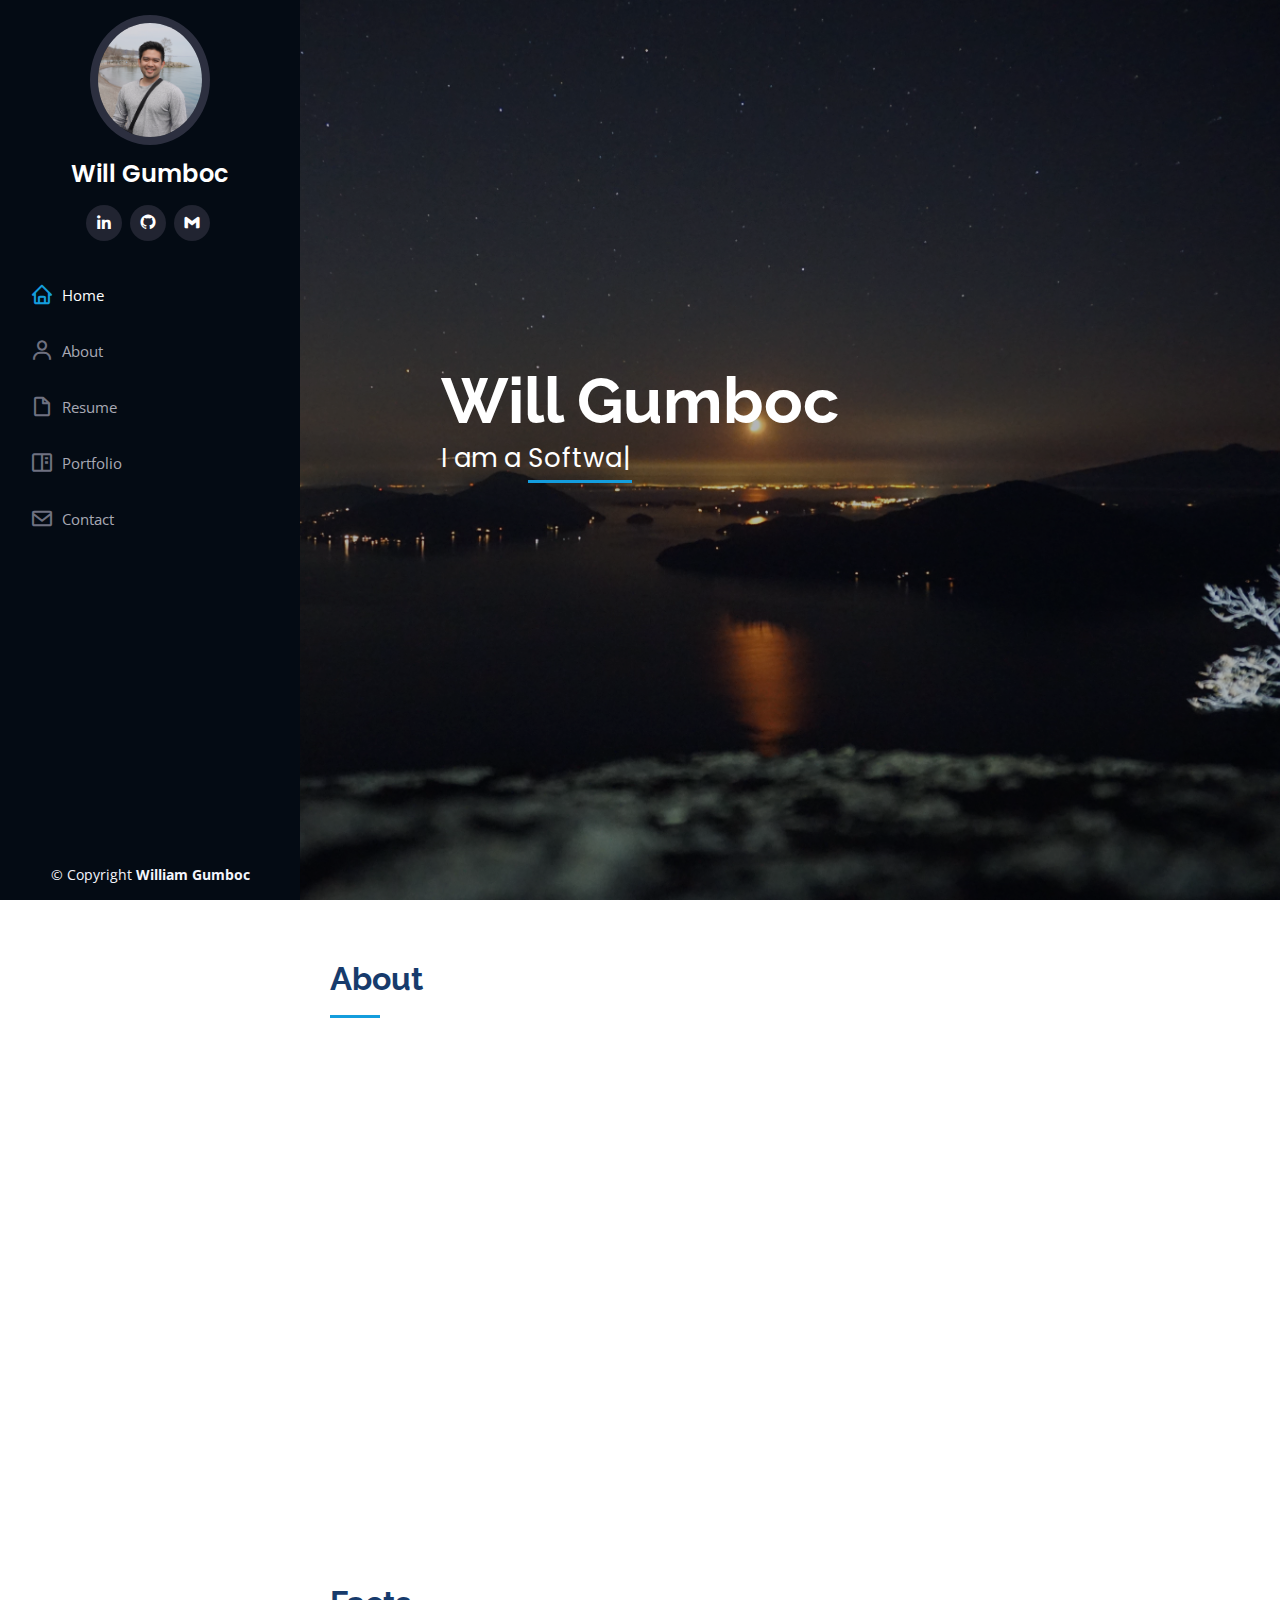
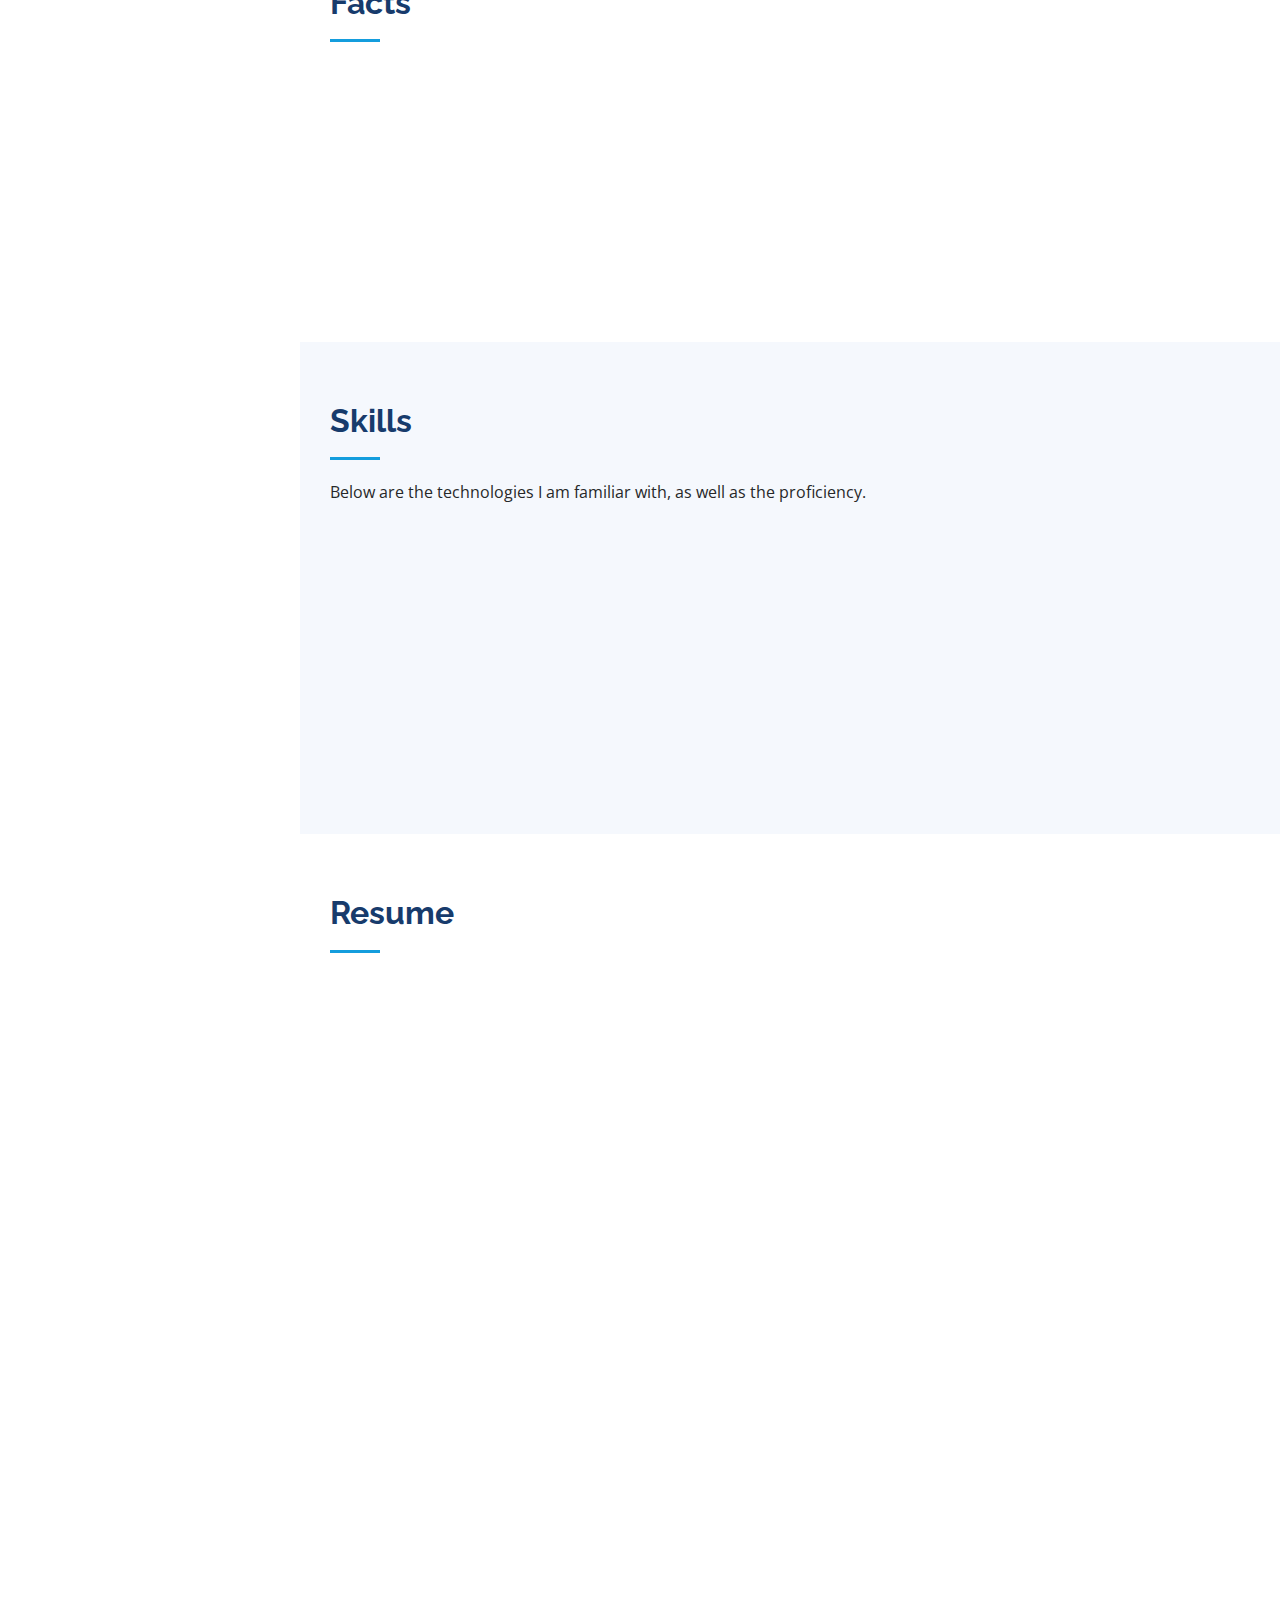
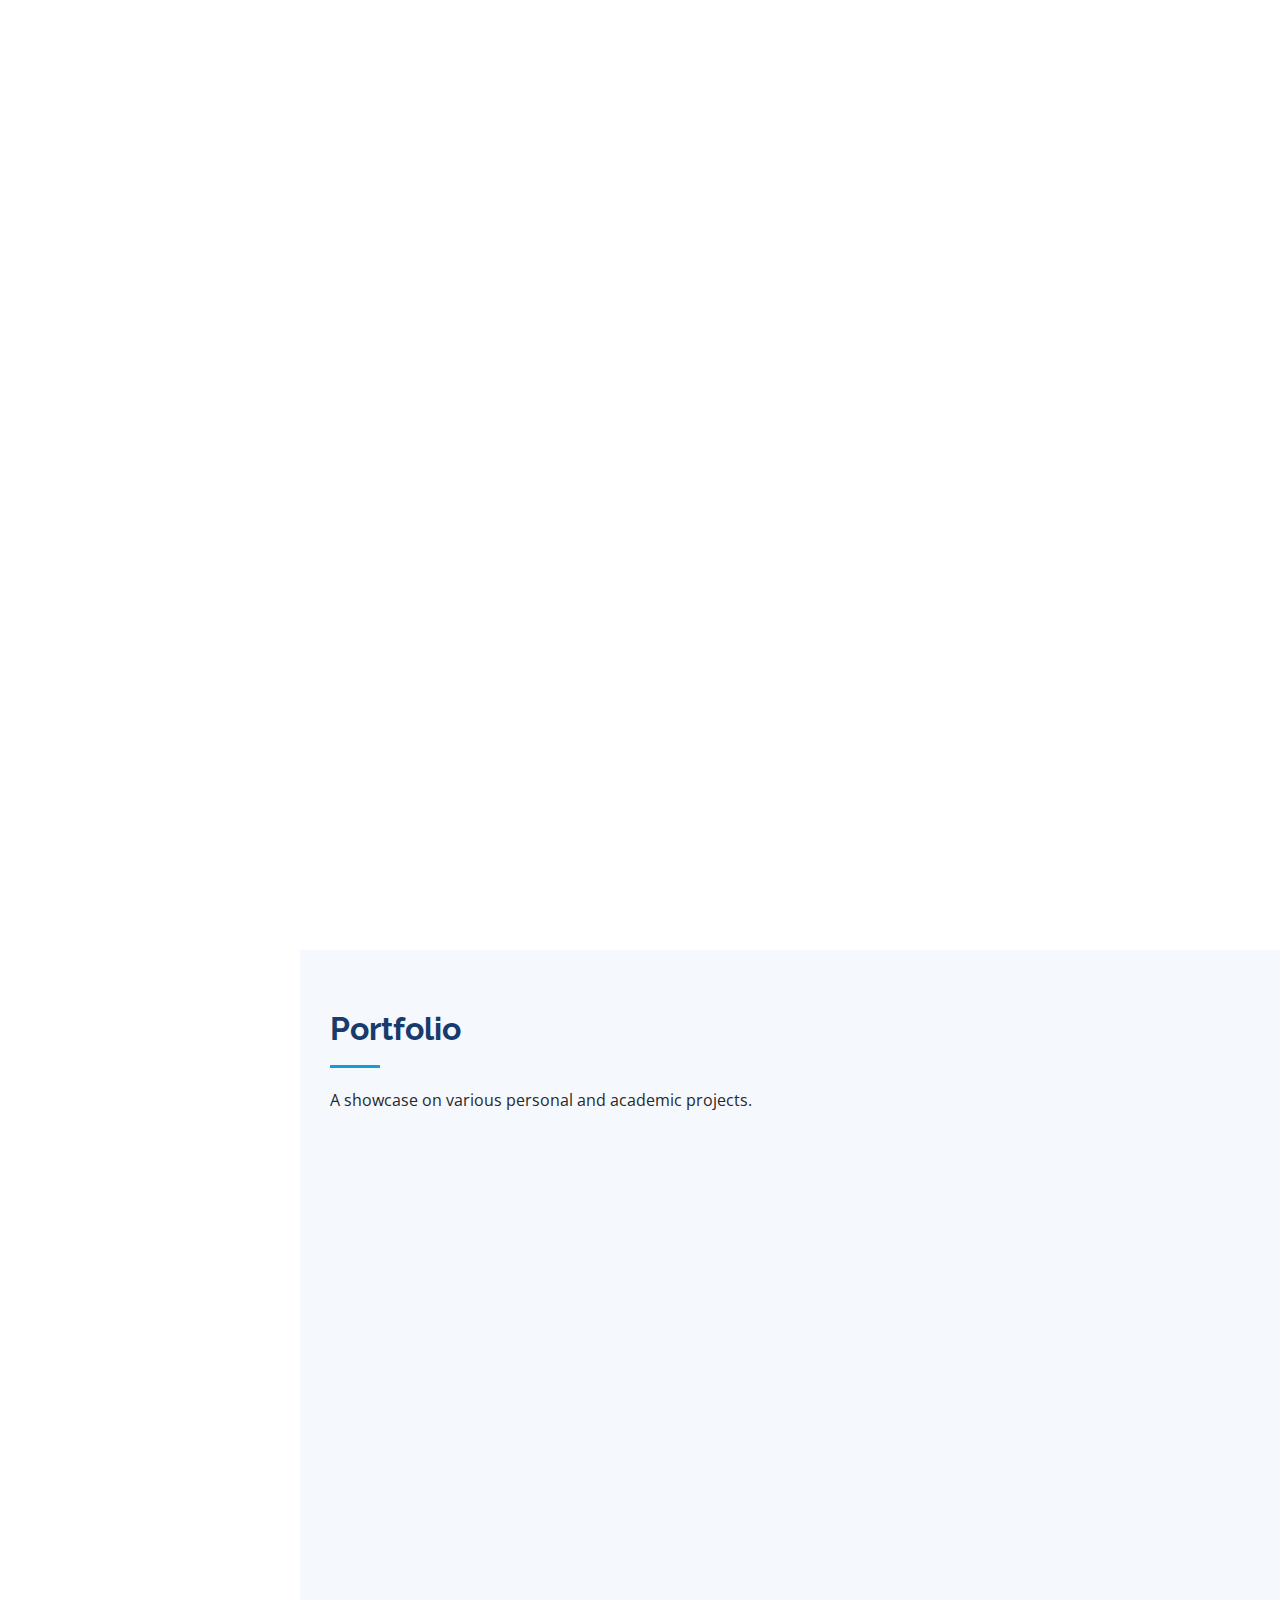
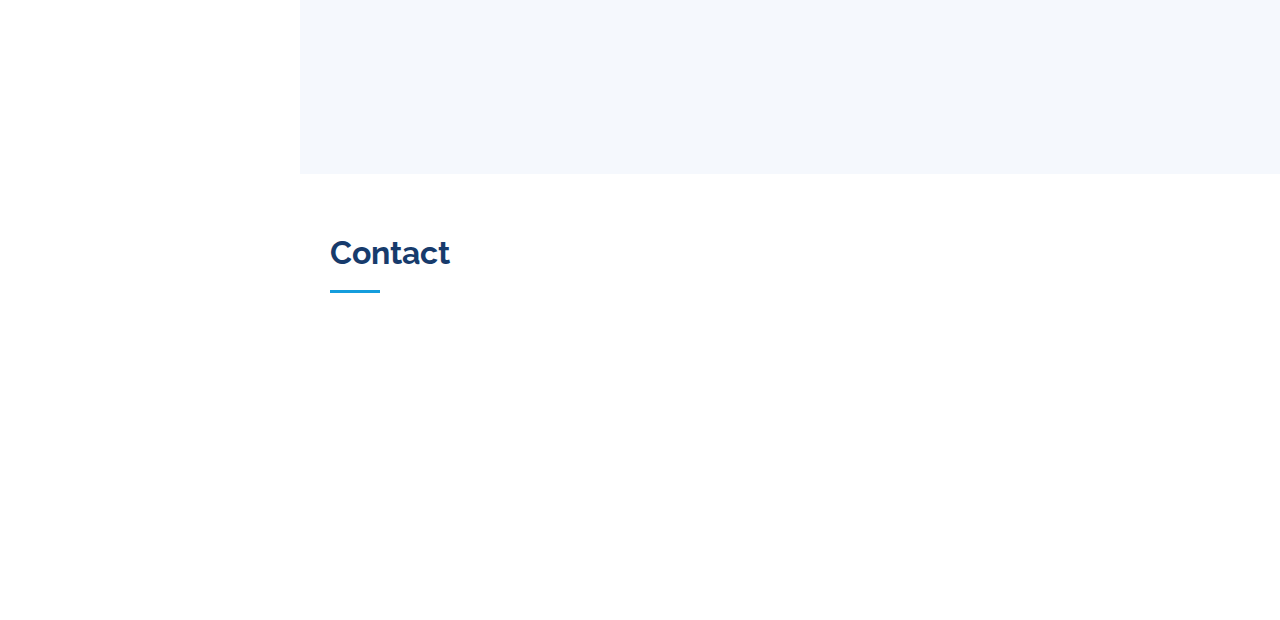
==== commit 24eb0798: "Update projects" ====
--- a/index.html
+++ b/index.html
@@ -68,7 +68,7 @@
             <a href="https://github.com/wgumboc" class="github"
               ><i class="bx bxl-github"></i
             ></a>
-            <a href="#" class="gmail"><i class="bx bxl-gmail"></i></a>
+            <a href="mailto:wgumboc@gmail.com" class="gmail"><i class="bx bxl-gmail"></i></a>
           </div>
         </div>
 
@@ -114,10 +114,10 @@
       <div class="hero-container" data-aos="fade-in">
         <h1>Will Gumboc</h1>
         <p>
-          I
+          I am a
           <span
             class="typed"
-            data-typed-items="am a Software Engineer, am a Problem Solver, love to learn"
+            data-typed-items="Software Engineer, Problem Solver, Team Player"
           ></span>
         </p>
       </div>
@@ -176,7 +176,7 @@
                 Visier, focusing on full stack web development using TypeScript,
                 Angular, and Scala. In my free time I enjoy the outdoors by
                 staying active through soccer, freestyle skiing, and hiking. I
-                also enjoy spend time with my friends
+                also enjoy spend time with my friends working out and gaming.
               </p>
             </div>
           </div>
@@ -203,14 +203,14 @@
               data-aos="fade-up"
             >
               <div class="count-box">
-                <i class="bi bi-emoji-smile"></i>
+                <i class="bi bi-mortarboard-fill"></i>
                 <span
                   data-purecounter-start="0"
-                  data-purecounter-end="968"
+                  data-purecounter-end="89"
                   data-purecounter-duration="1"
                   class="purecounter"
                 ></span>
-                <p><strong>Hours</strong> of Fortnite</p>
+                <p><strong>Percent </strong>academic average</p>
               </div>
             </div>
 
@@ -243,13 +243,13 @@
                 <i class="bi bi-graph-up-arrow"></i>
                 <span
                   data-purecounter-start="0"
-                  data-purecounter-end="3"
+                  data-purecounter-end="36"
                   data-purecounter-duration="1"
                   class="purecounter"
                 ></span>
                 <p>
-                  <strong>Years</strong> of professional full time work
-                  experience.
+                  <strong>Months</strong> of professional full time work
+                  experience in manufacturing.
                 </p>
               </div>
             </div>
@@ -260,14 +260,14 @@
               data-aos-delay="300"
             >
               <div class="count-box">
-                <i class="bi bi-people"></i>
+                <i class="bi bi-stopwatch-fill"></i>
                 <span
                   data-purecounter-start="0"
-                  data-purecounter-end="32"
+                  data-purecounter-end="23"
                   data-purecounter-duration="1"
                   class="purecounter"
                 ></span>
-                <p><strong>Hard Workers</strong> rerum asperiores dolor</p>
+                <p><strong>Running</strong> races completed.</p>
               </div>
             </div>
           </div>
@@ -590,13 +590,13 @@
             <div class="col-lg-4 col-md-6 portfolio-item filter-app">
               <div class="portfolio-wrap">
                 <img
-                  src="assets/img/portfolio/portfolio-4.jpg"
+                  src="assets/img/portfolio/scheduler-app.png"
                   class="img-fluid"
                   alt=""
                 />
                 <div class="portfolio-links">
                   <a
-                    href="assets/img/portfolio/portfolio-4.jpg"
+                    href="assets/img/portfolio/scheduler-app.png"
                     data-gallery="portfolioGallery"
                     class="portfolio-lightbox"
                     title="Card 2"
@@ -653,7 +653,7 @@
               </div>
             </div>
 
-            <div class="col-lg-4 col-md-6 portfolio-item filter-card">
+            <!-- <div class="col-lg-4 col-md-6 portfolio-item filter-card">
               <div class="portfolio-wrap">
                 <img
                   src="assets/img/portfolio/portfolio-8.jpg"
@@ -673,7 +673,7 @@
                   ></a>
                 </div>
               </div>
-            </div>
+            </div> -->
           </div>
         </div>
       </section>
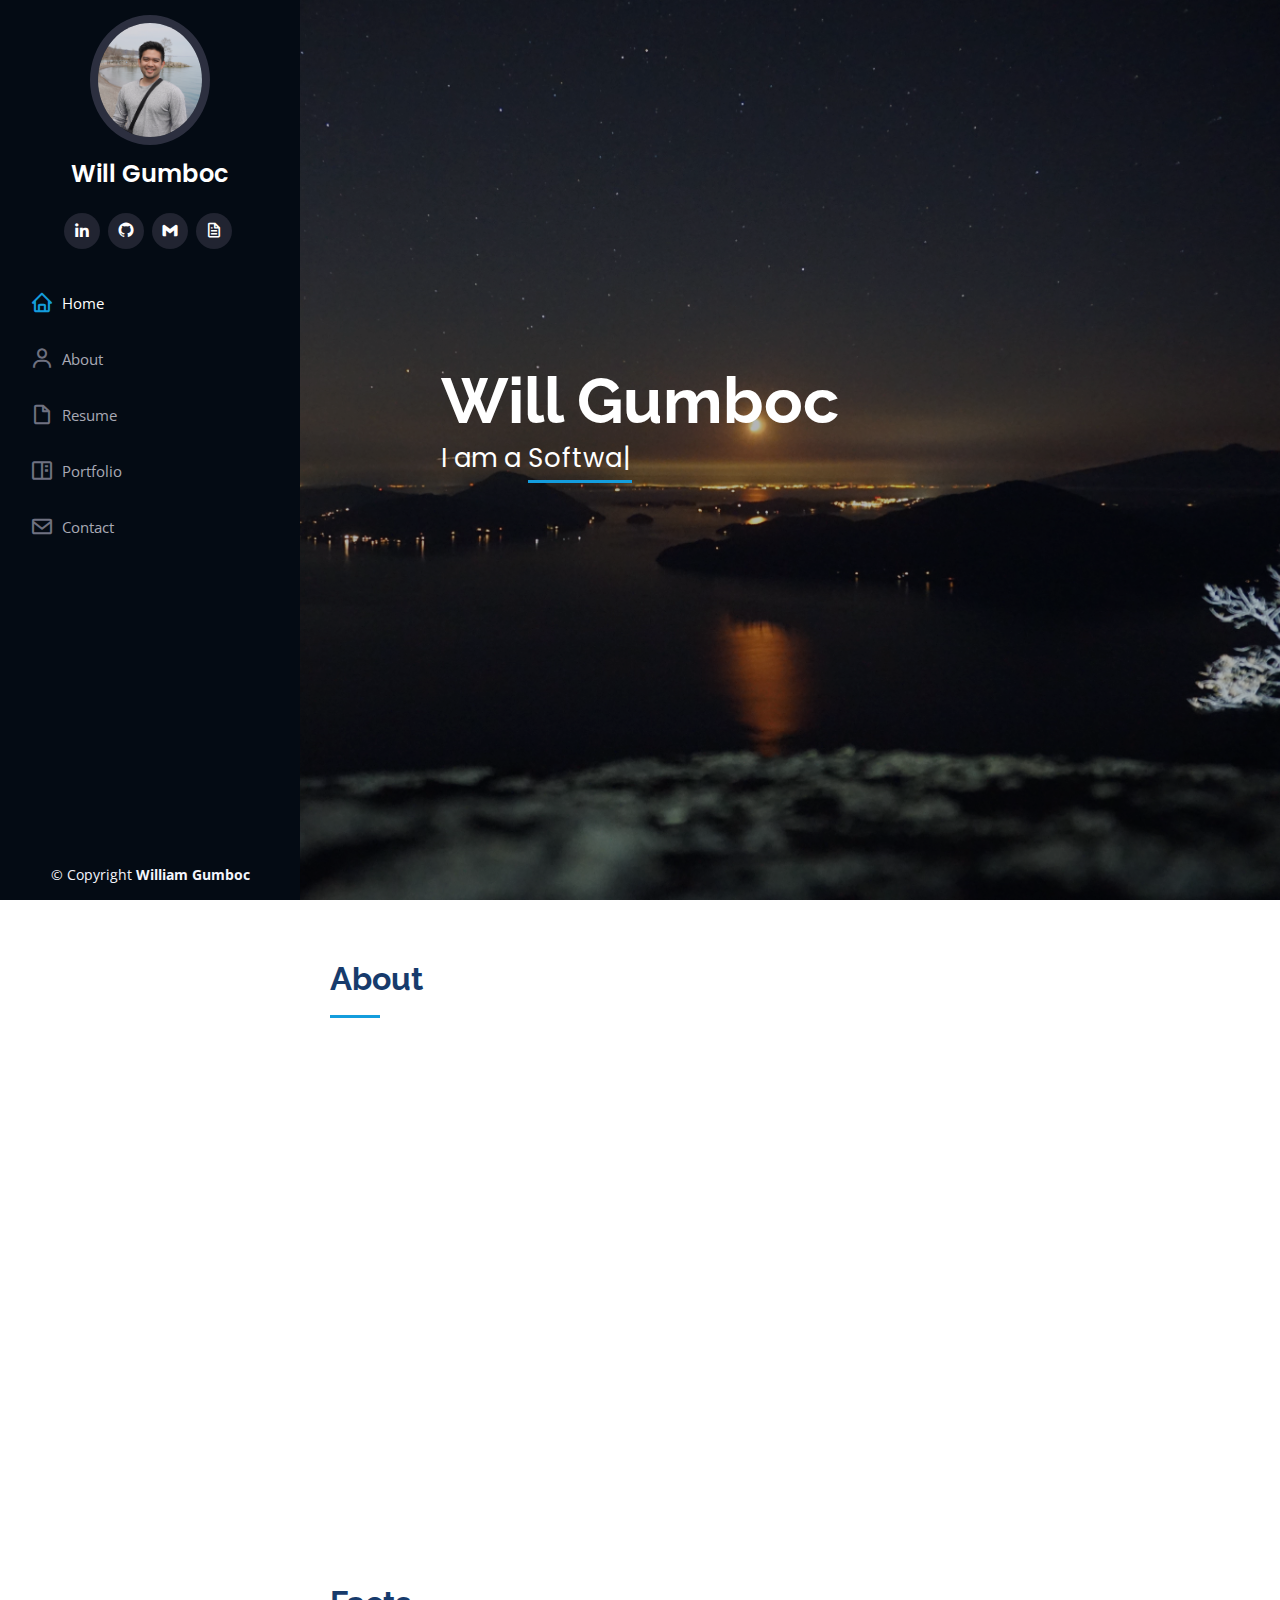
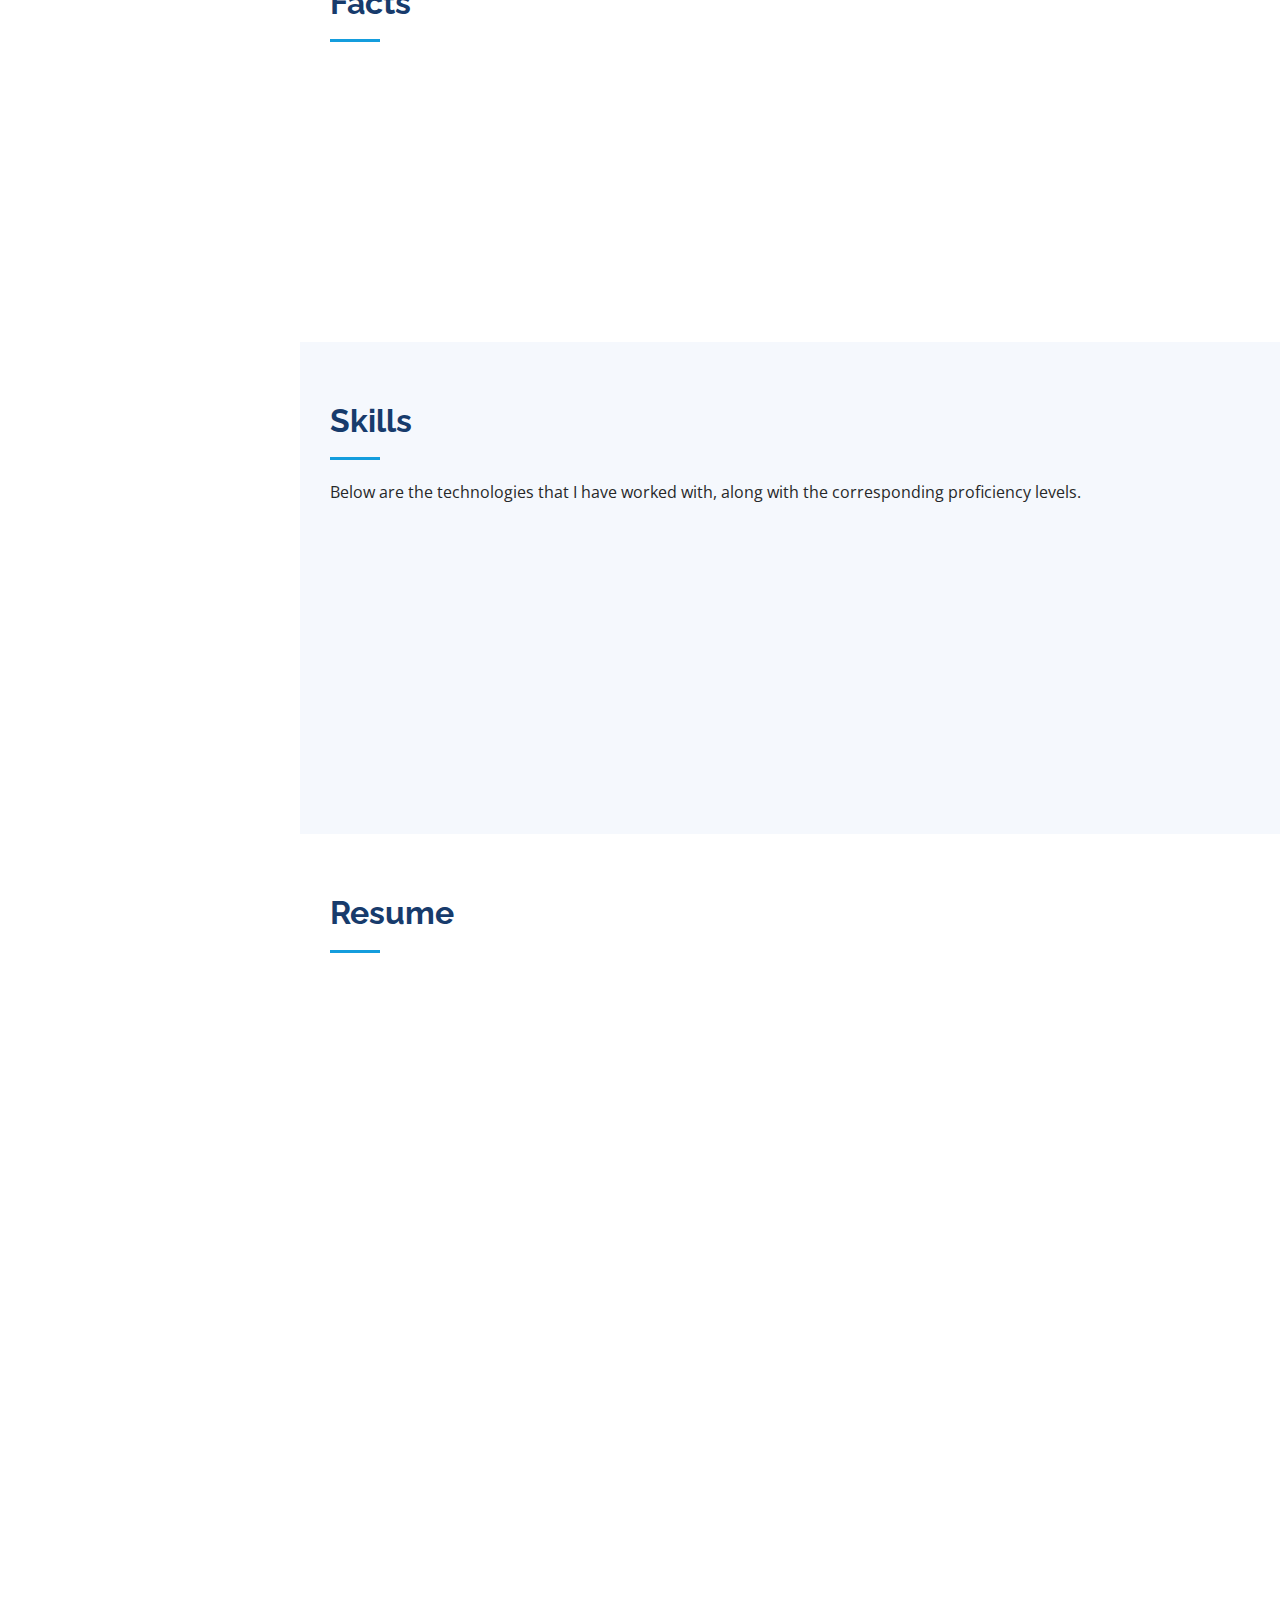
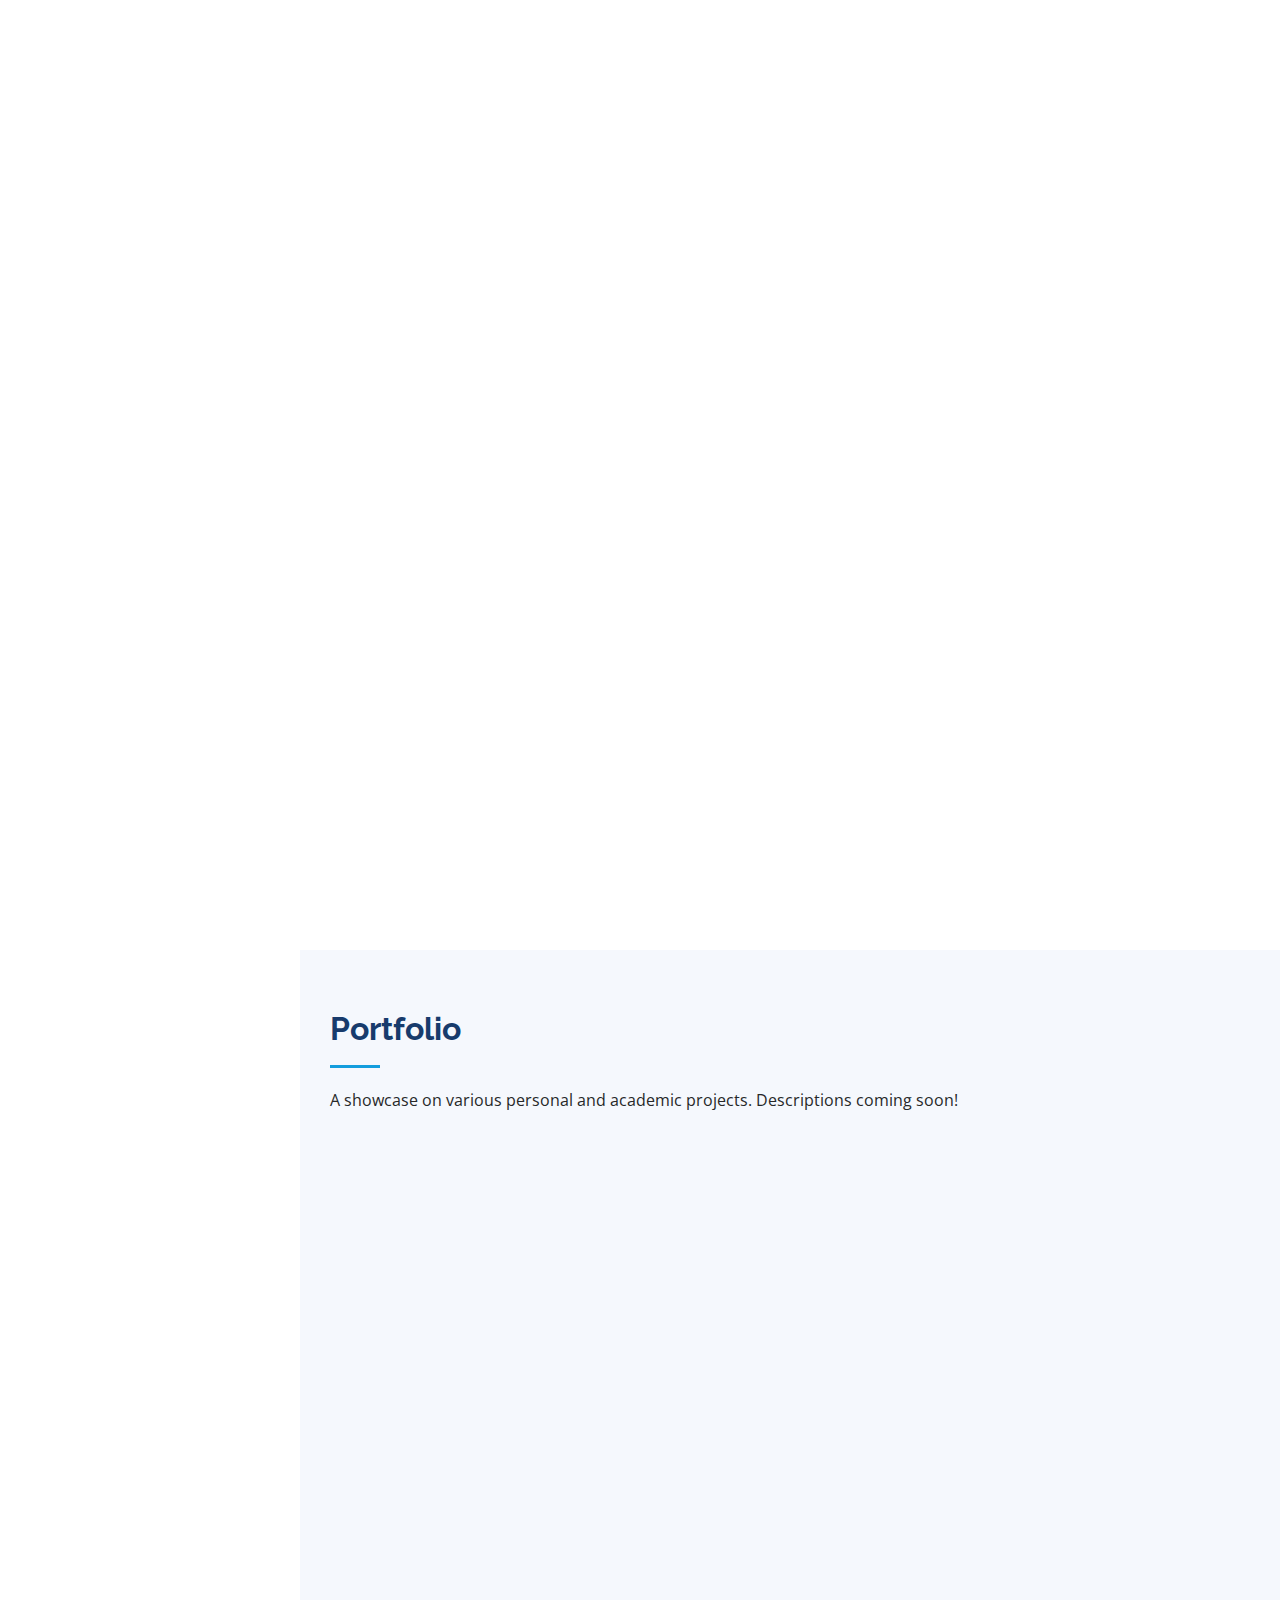
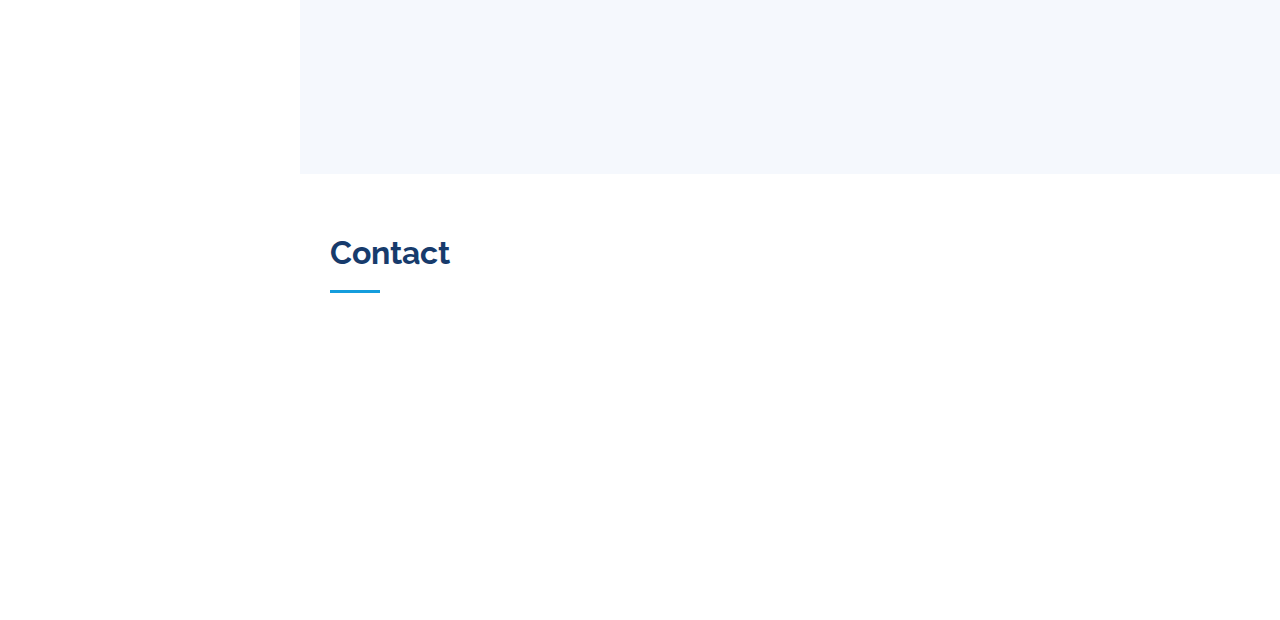
==== commit 4804788d: "Added resume" ====
--- a/index.html
+++ b/index.html
@@ -61,14 +61,19 @@
             class="img-fluid rounded-circle"
           />
           <h1 class="text-light"><a href="index.html">Will Gumboc</a></h1>
-          <div class="social-links mt-3 text-center">
+          <div class="social-links mt-4 text-center">
             <a href="https://www.linkedin.com/in/wgumboc/" class="linkedin"
               ><i class="bx bxl-linkedin"></i
             ></a>
             <a href="https://github.com/wgumboc" class="github"
               ><i class="bx bxl-github"></i
             ></a>
-            <a href="mailto:wgumboc@gmail.com" class="gmail"><i class="bx bxl-gmail"></i></a>
+            <a href="mailto:wgumboc@gmail.com" class="gmail"
+              ><i class="bx bxl-gmail"></i
+            ></a>
+            <a href="https://williamgumboc.com/resume.pdf" class="file"
+              ><i class="bx bx-file"></i
+            ></a>
           </div>
         </div>
 
@@ -201,22 +206,6 @@
             <div
               class="col-lg-3 col-md-6 d-md-flex align-items-md-stretch"
               data-aos="fade-up"
-            >
-              <div class="count-box">
-                <i class="bi bi-mortarboard-fill"></i>
-                <span
-                  data-purecounter-start="0"
-                  data-purecounter-end="89"
-                  data-purecounter-duration="1"
-                  class="purecounter"
-                ></span>
-                <p><strong>Percent </strong>academic average</p>
-              </div>
-            </div>
-
-            <div
-              class="col-lg-3 col-md-6 d-md-flex align-items-md-stretch"
-              data-aos="fade-up"
               data-aos-delay="100"
             >
               <div class="count-box">
@@ -257,6 +246,22 @@
             <div
               class="col-lg-3 col-md-6 d-md-flex align-items-md-stretch"
               data-aos="fade-up"
+            >
+              <div class="count-box">
+                <i class="bi bi-mortarboard-fill"></i>
+                <span
+                  data-purecounter-start="0"
+                  data-purecounter-end="89"
+                  data-purecounter-duration="1"
+                  class="purecounter"
+                ></span>
+                <p><strong>Percent </strong>academic average</p>
+              </div>
+            </div>
+
+            <!-- <div
+              class="col-lg-3 col-md-6 d-md-flex align-items-md-stretch"
+              data-aos="fade-up"
               data-aos-delay="300"
             >
               <div class="count-box">
@@ -269,7 +274,7 @@
                 ></span>
                 <p><strong>Running</strong> races completed.</p>
               </div>
-            </div>
+            </div> -->
           </div>
         </div>
       </section>
@@ -281,8 +286,8 @@
           <div class="section-title">
             <h2>Skills</h2>
             <p>
-              Below are the technologies I am familiar with, as well as the
-              proficiency.
+              Below are the technologies that I have worked with, along with the
+              corresponding proficiency levels.
             </p>
           </div>
 
@@ -525,7 +530,10 @@
         <div class="container">
           <div class="section-title">
             <h2>Portfolio</h2>
-            <p>A showcase on various personal and academic projects.</p>
+            <p>
+              A showcase on various personal and academic projects. Descriptions
+              coming soon!
+            </p>
           </div>
 
           <div class="row" data-aos="fade-up">
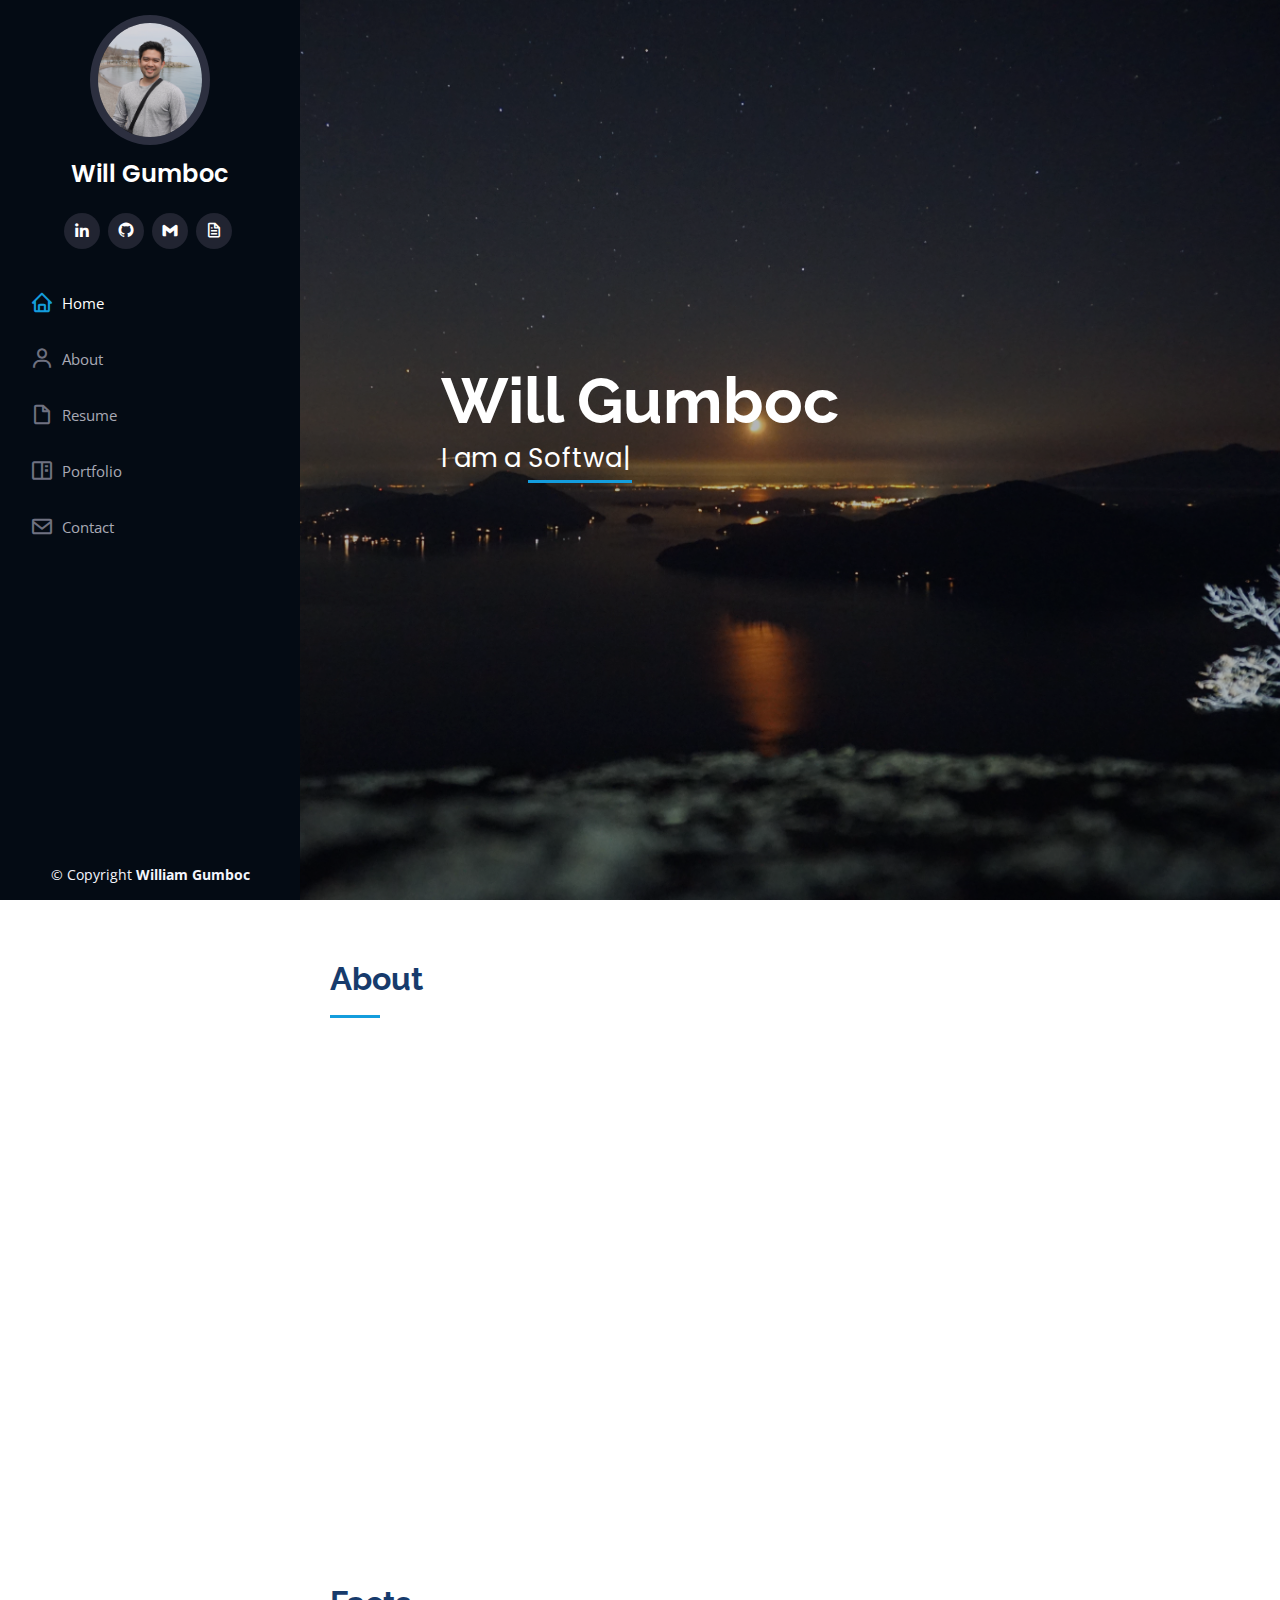
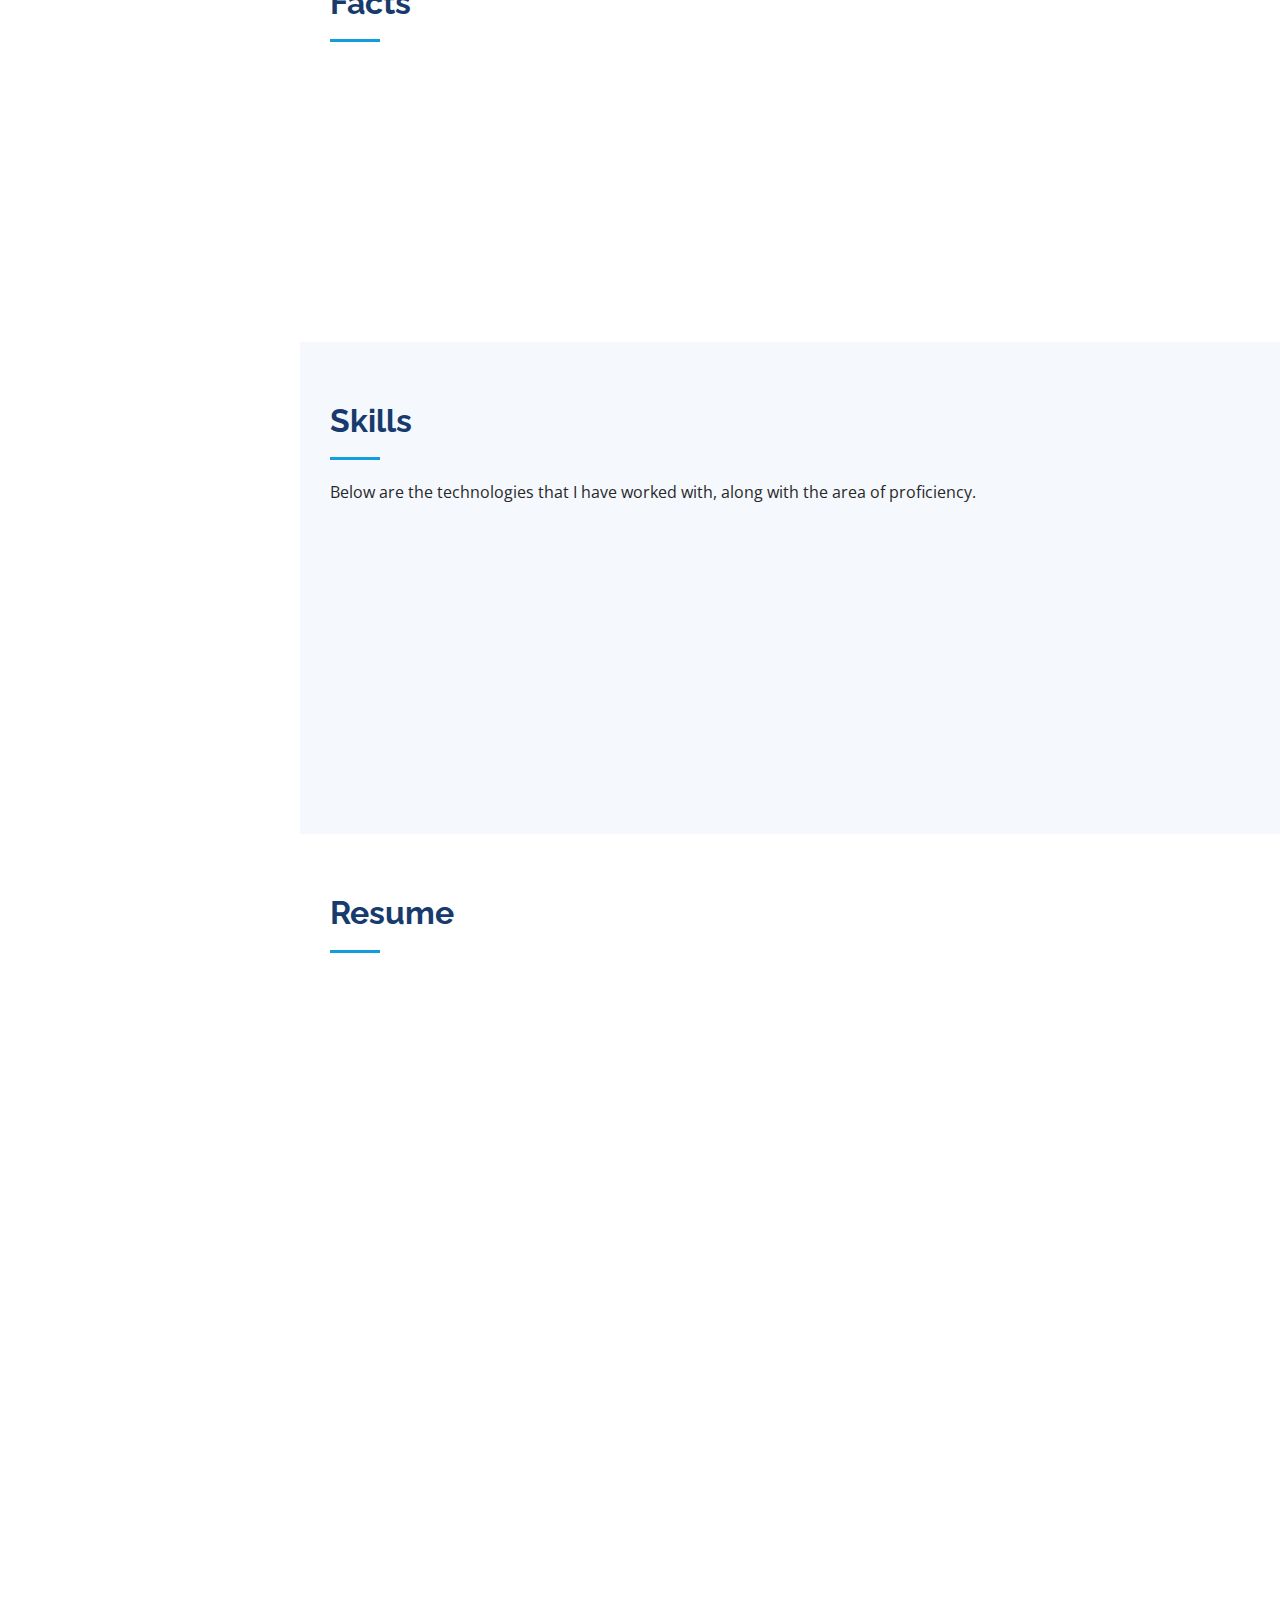
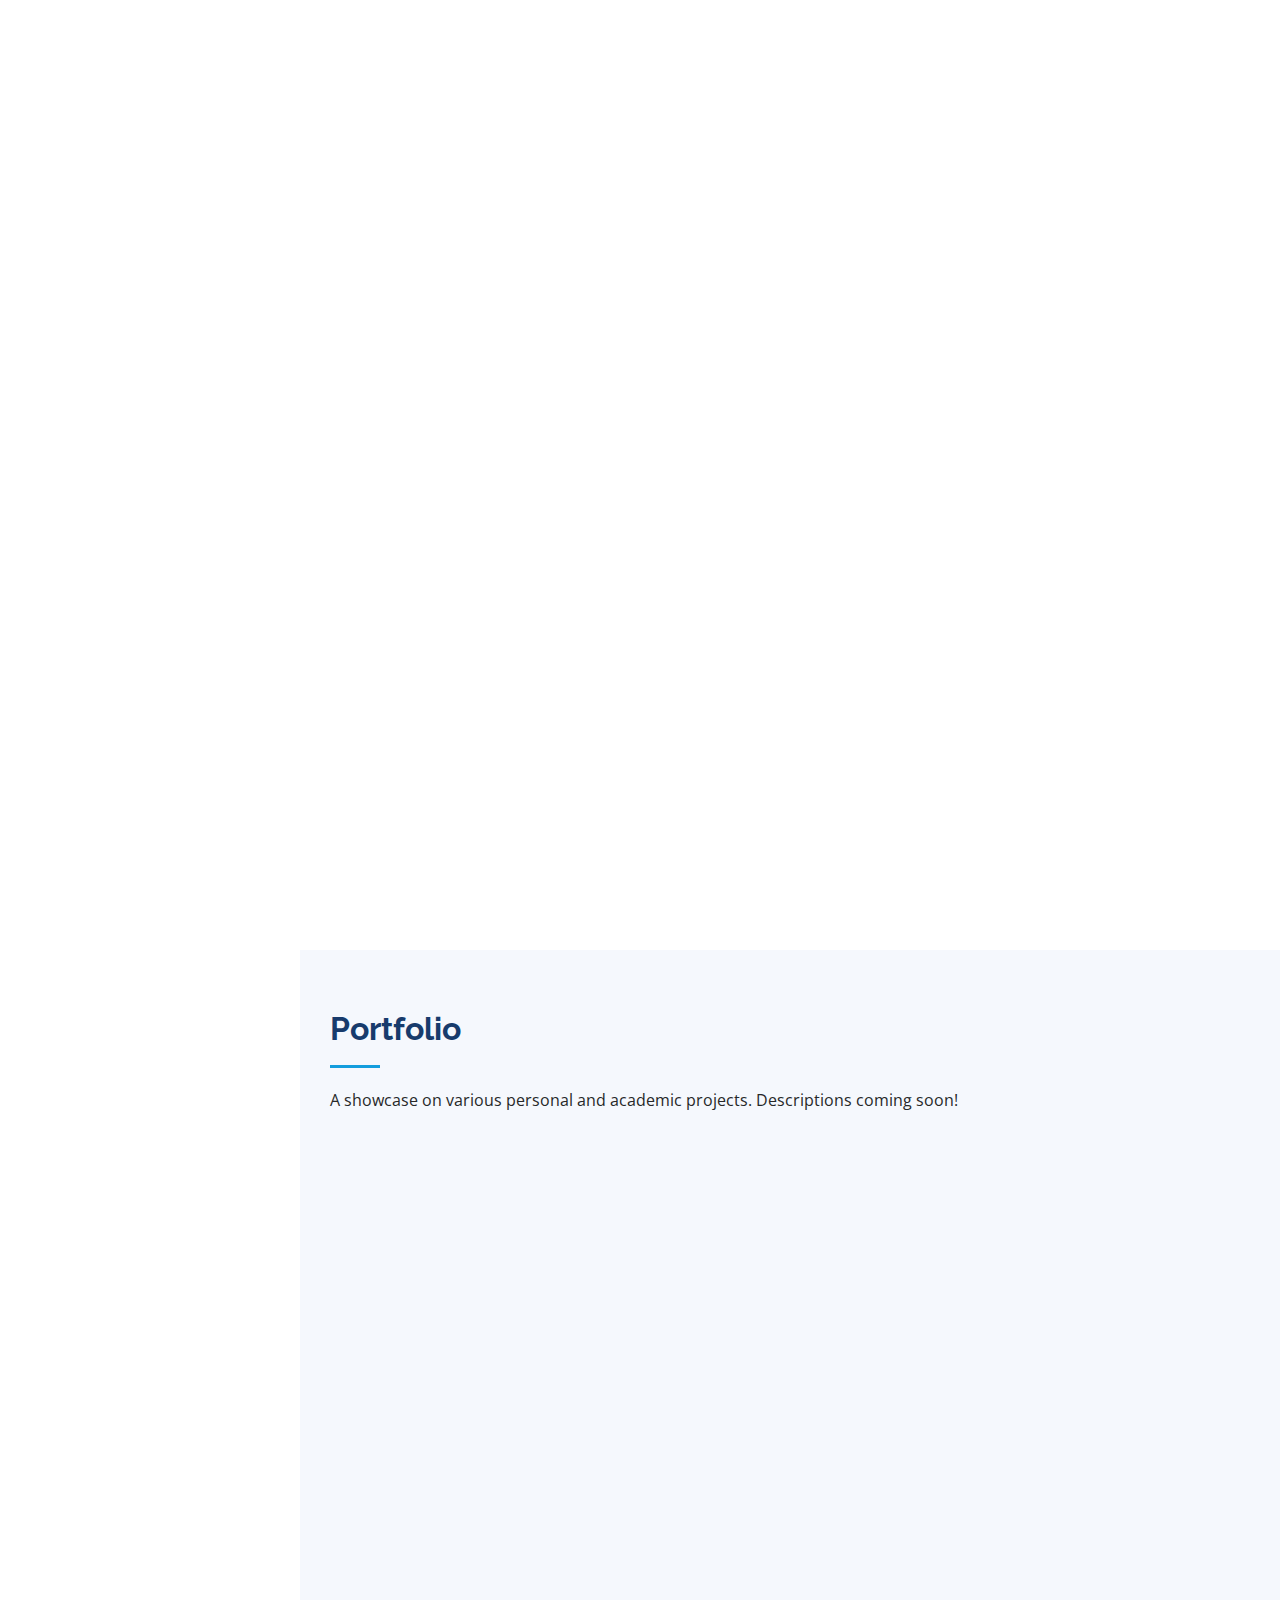
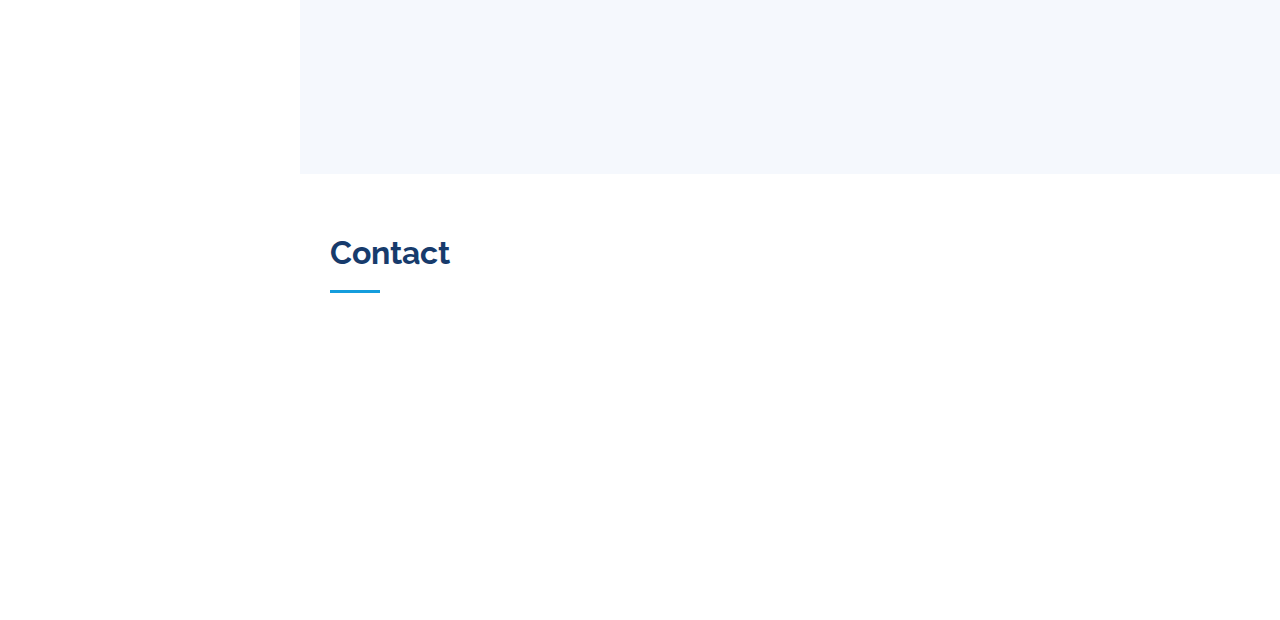
==== commit 293ecf86: "Languages clarification." ====
--- a/index.html
+++ b/index.html
@@ -286,8 +286,7 @@
           <div class="section-title">
             <h2>Skills</h2>
             <p>
-              Below are the technologies that I have worked with, along with the
-              corresponding proficiency levels.
+              Below are the technologies that I have worked with, along with the area of proficiency.
             </p>
           </div>
 
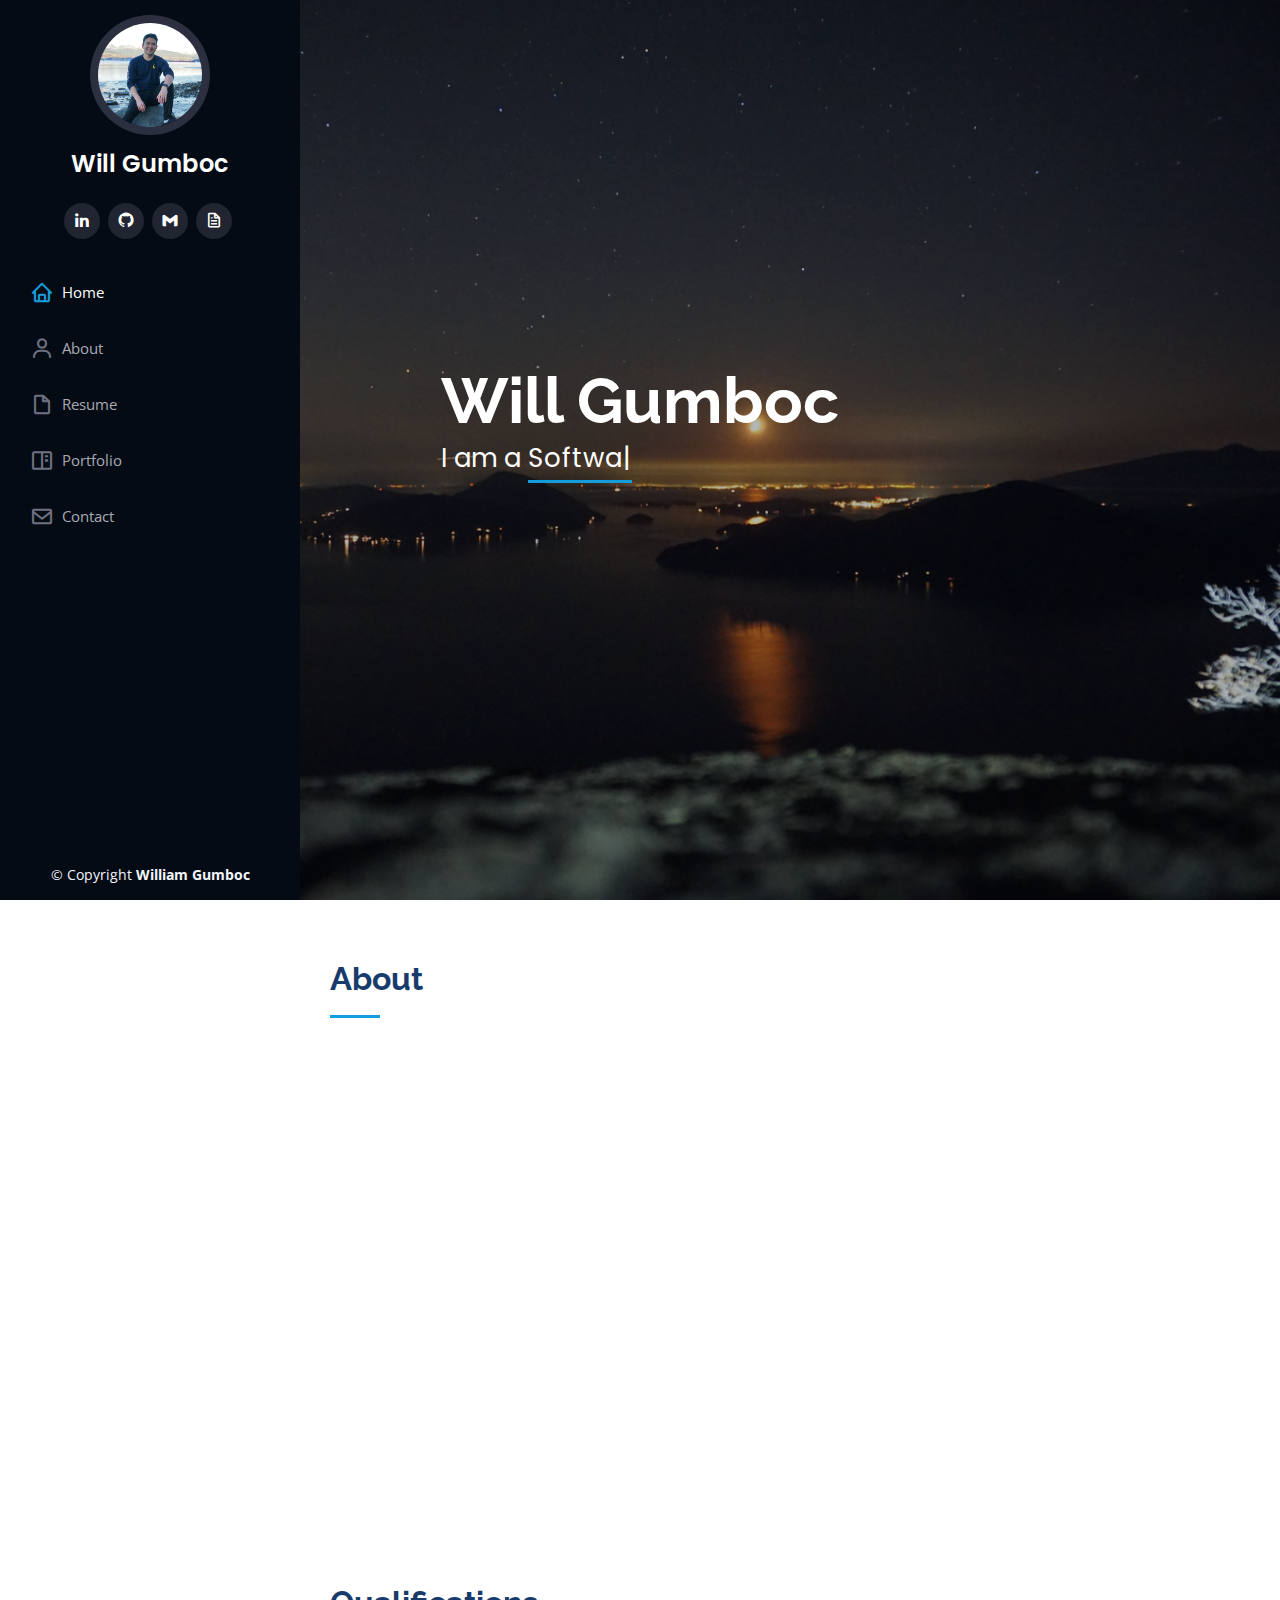
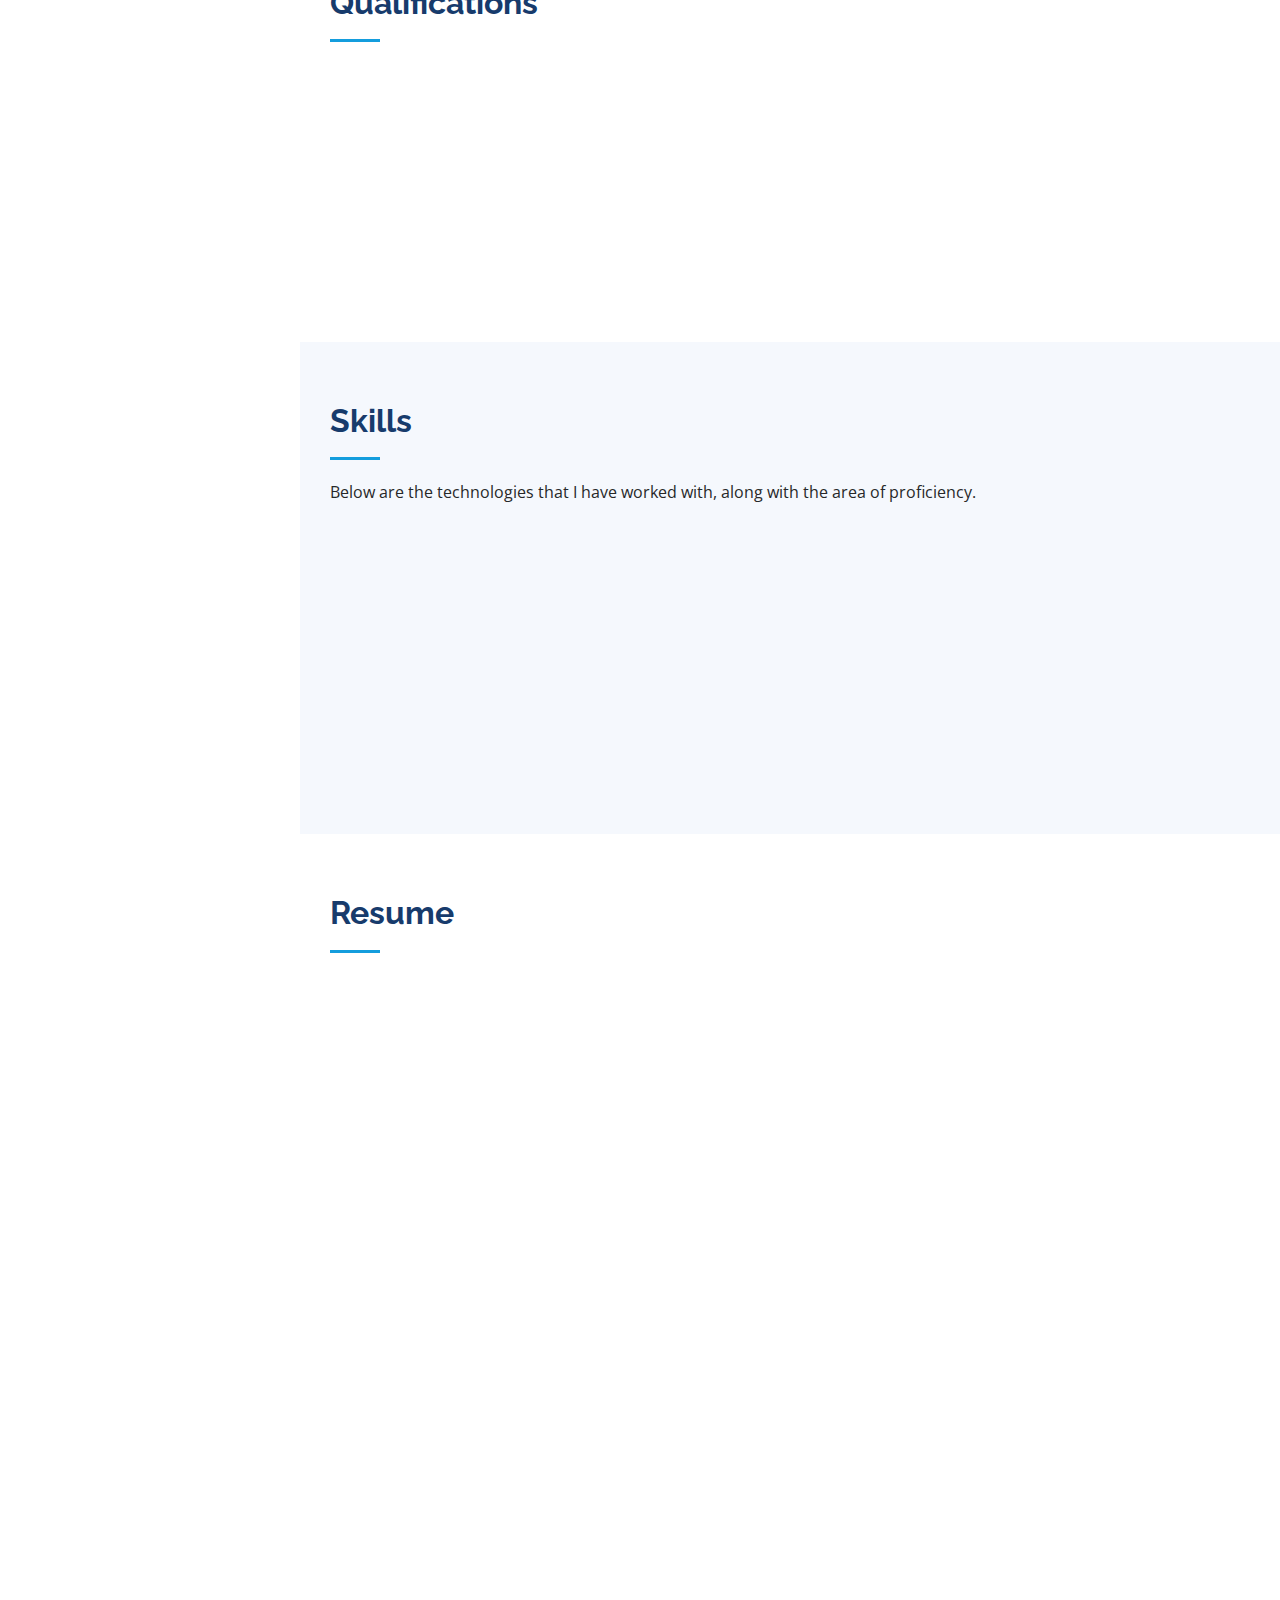
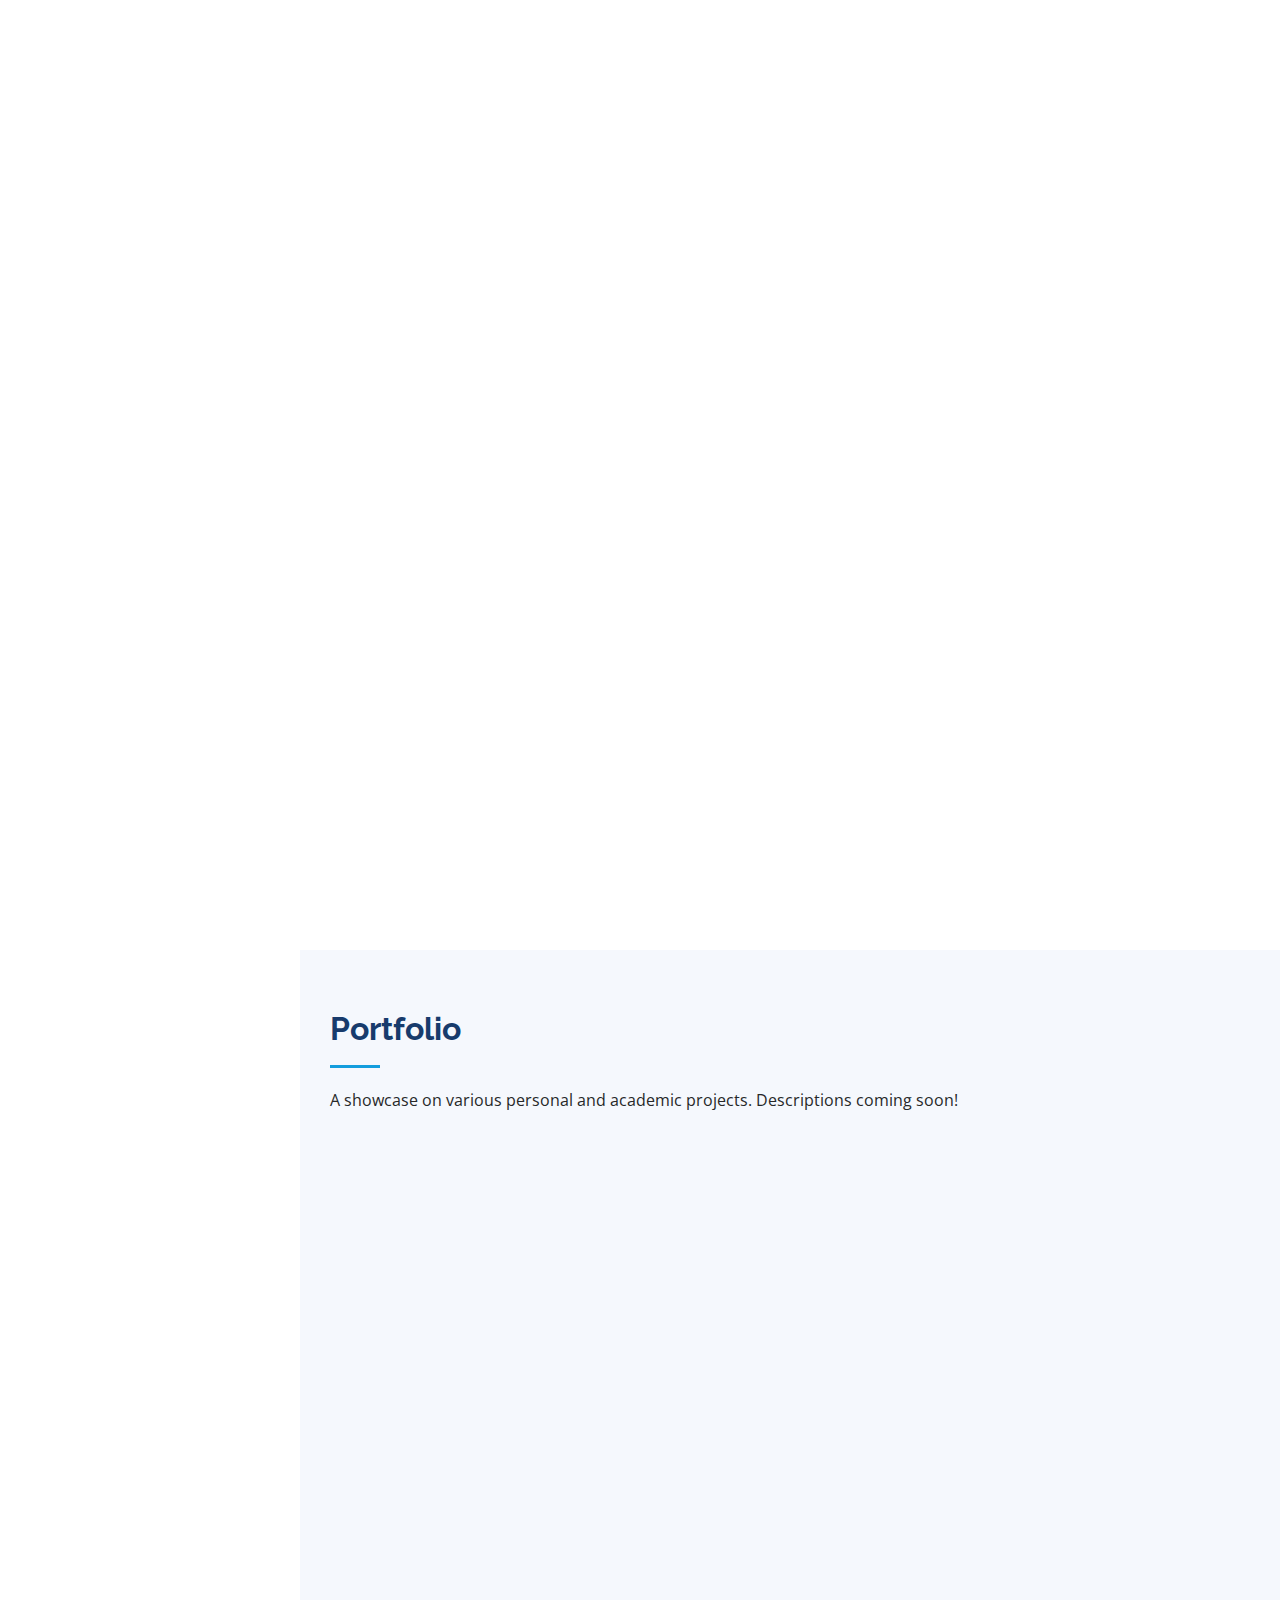
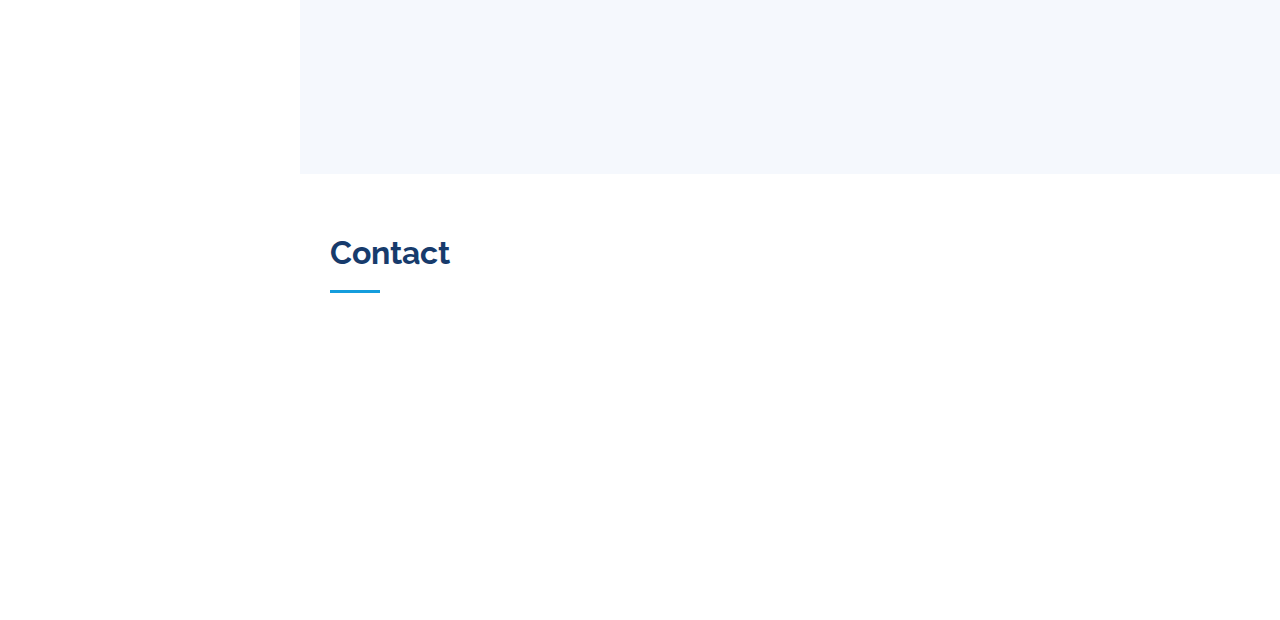
==== commit ff0d4ea4: "Update photo" ====
--- a/index.html
+++ b/index.html
@@ -193,7 +193,7 @@
       <section id="facts" class="facts">
         <div class="container">
           <div class="section-title">
-            <h2>Facts</h2>
+            <h2>Qualifications</h2>
             <!-- <p>
               Magnam dolores commodi suscipit. Necessitatibus eius consequatur
               ex aliquid fuga eum quidem. Sit sint consectetur velit. Quisquam
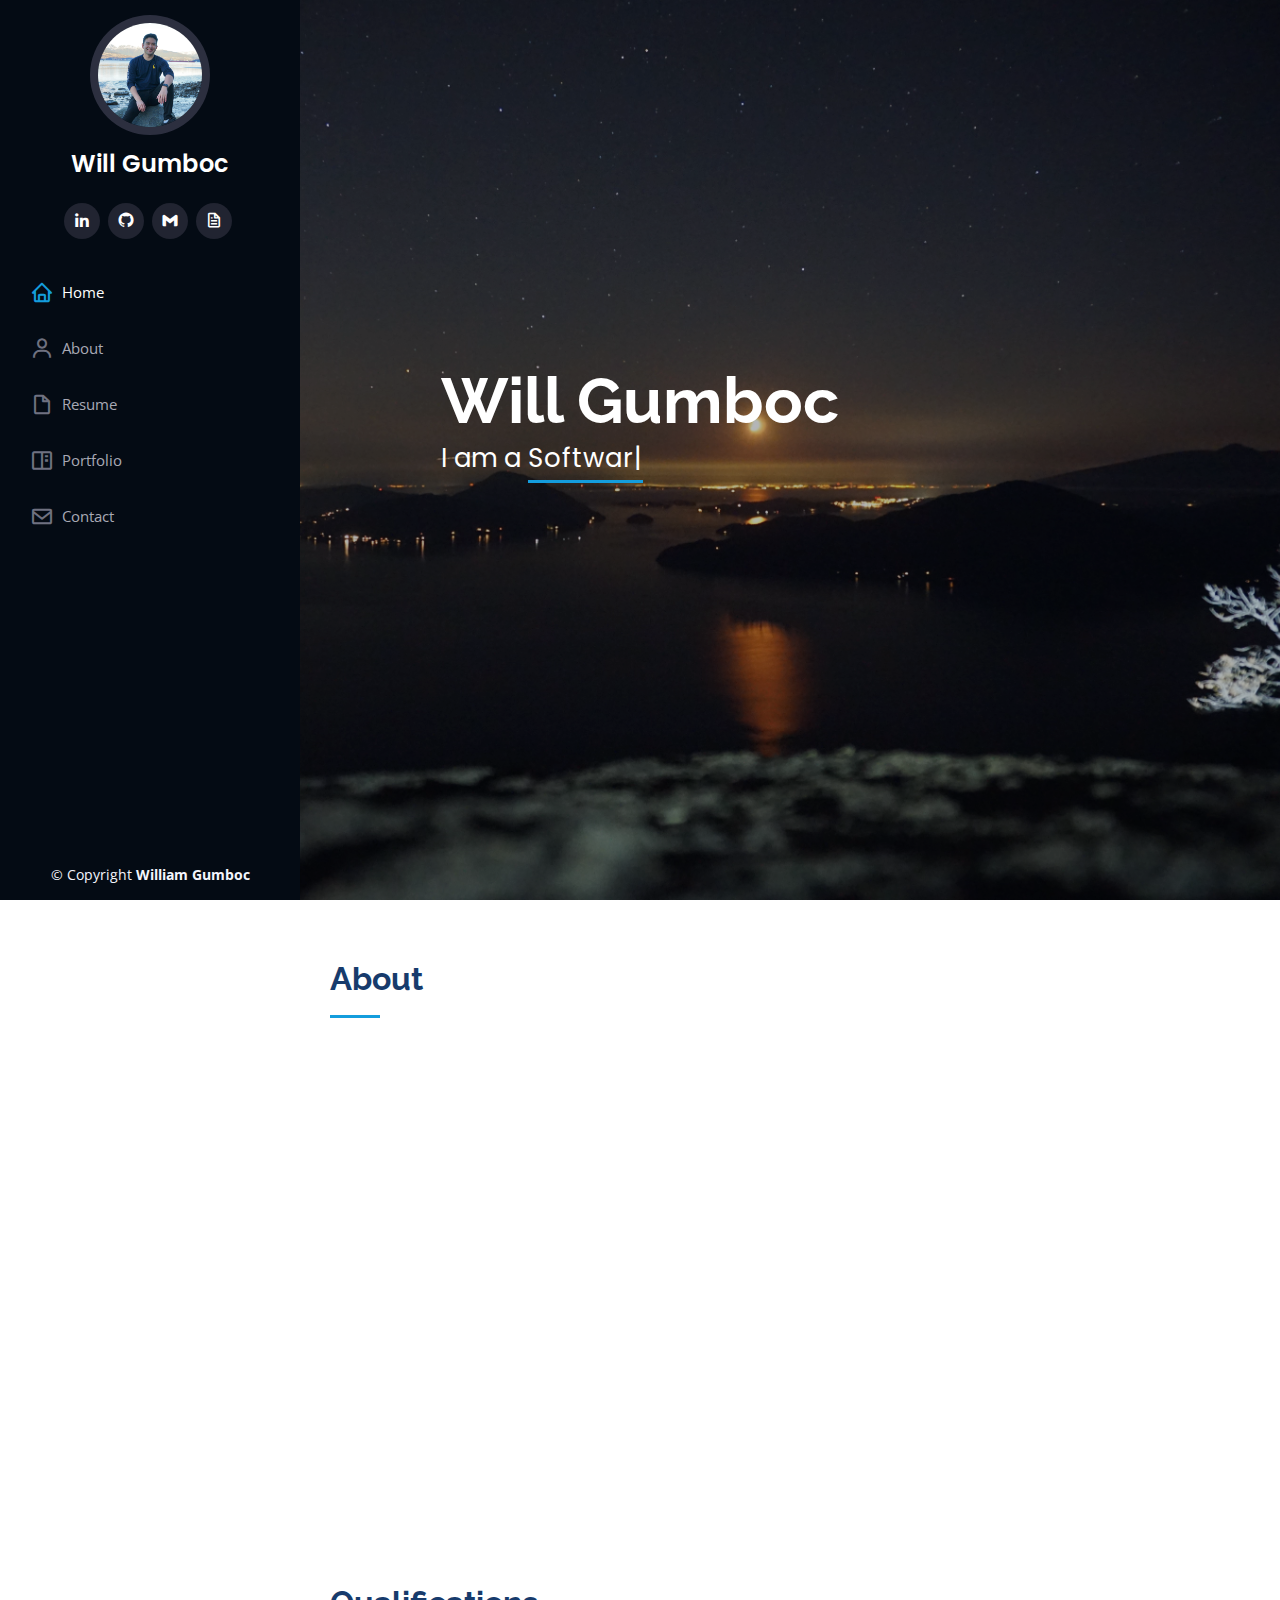
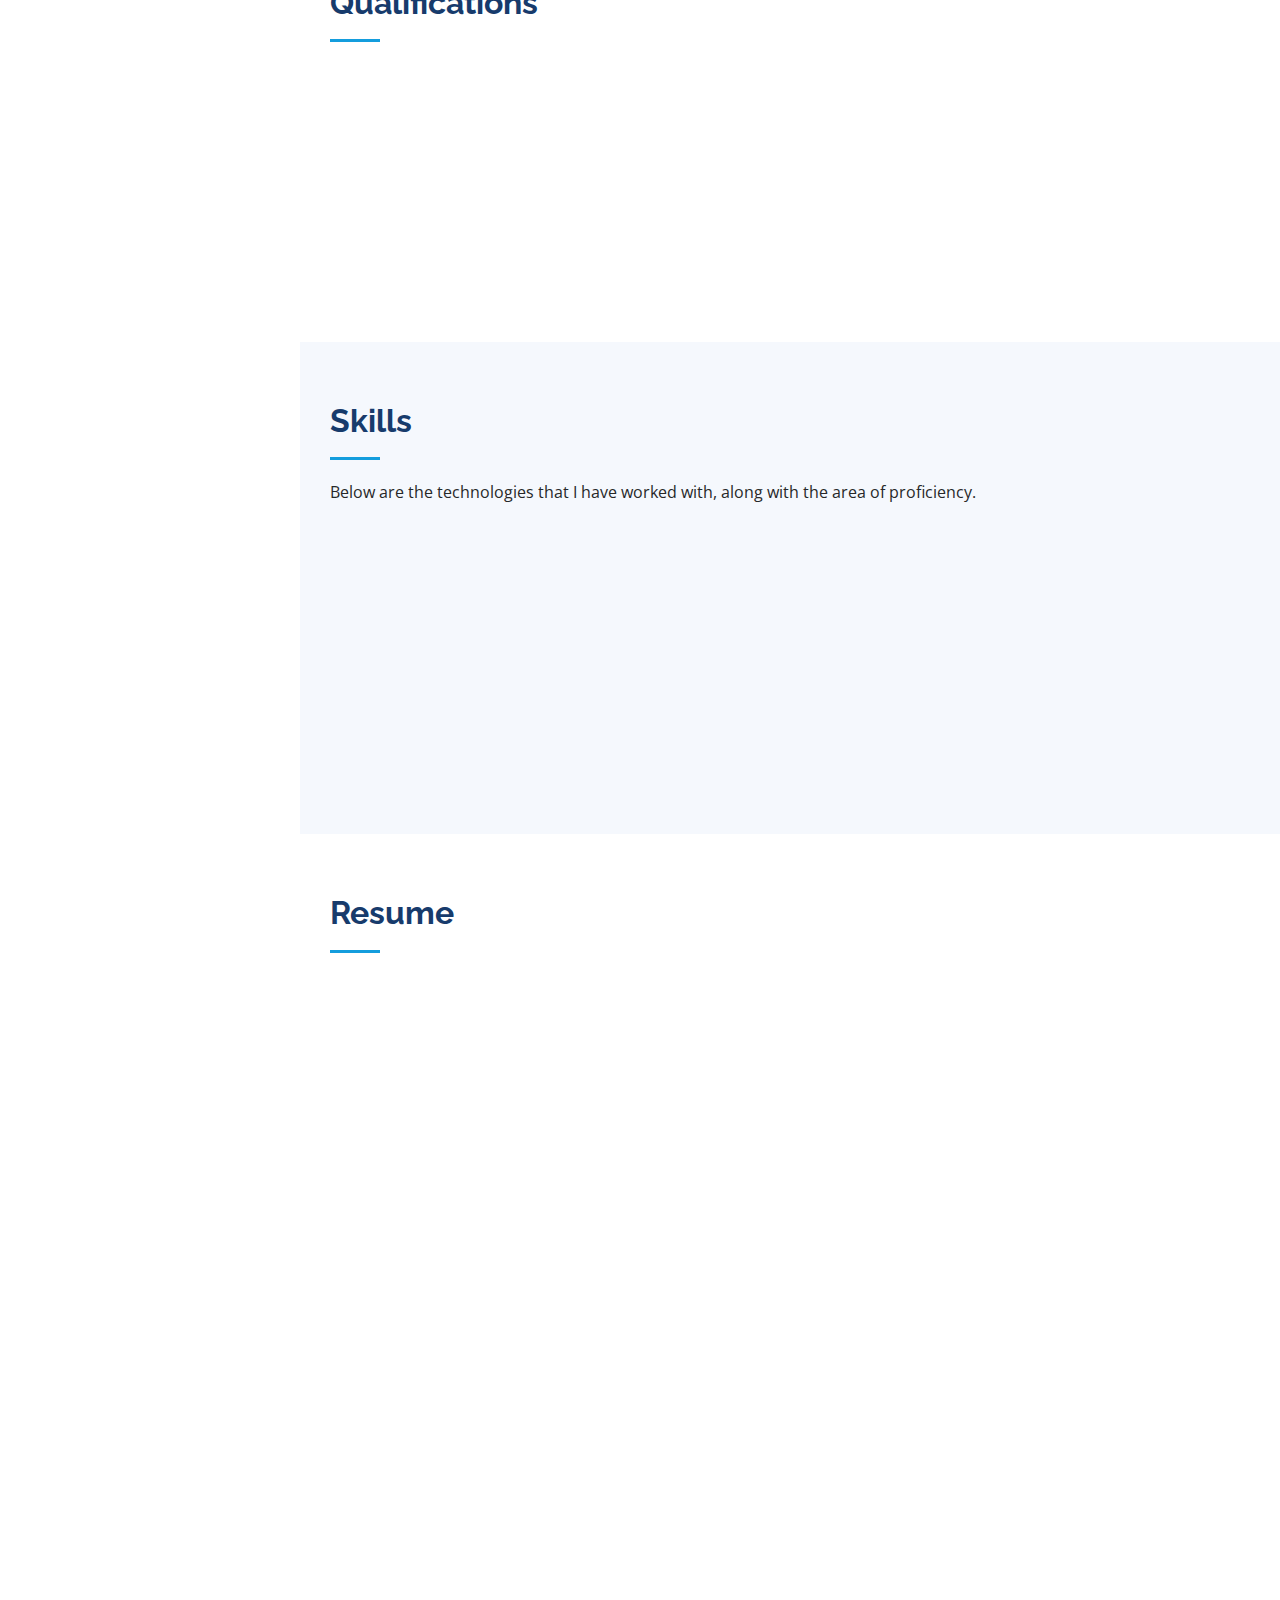
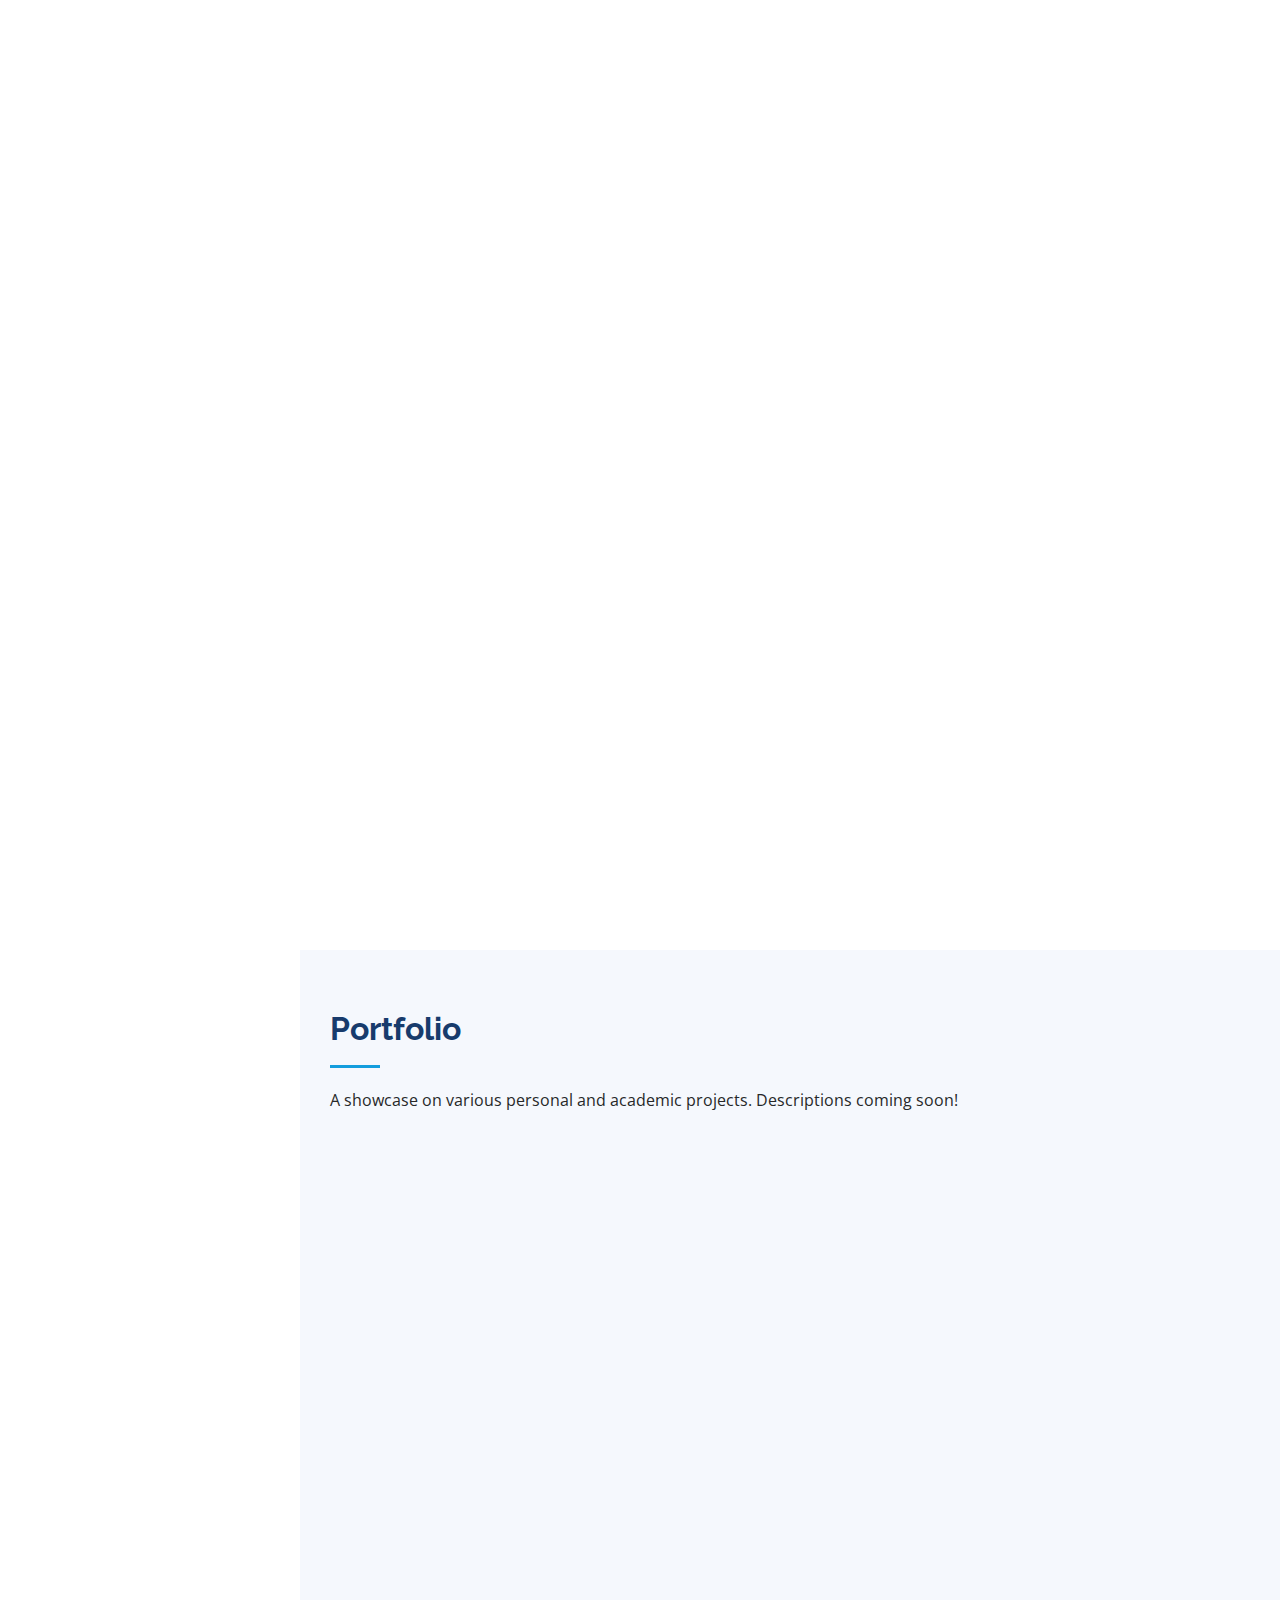
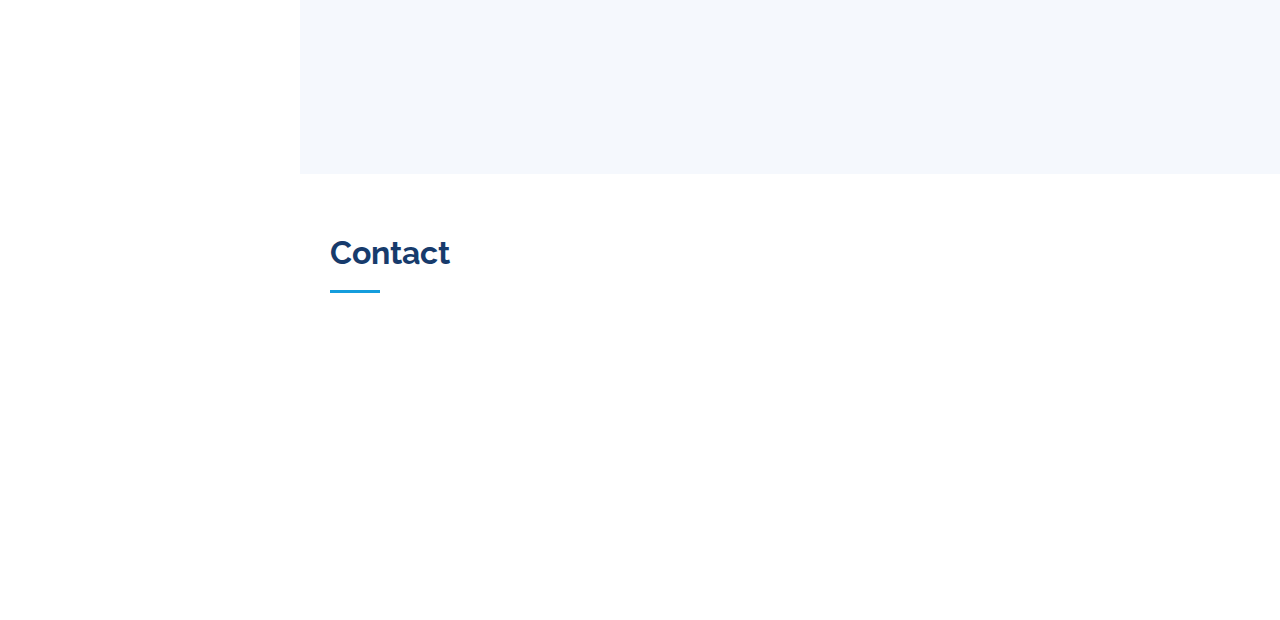
==== commit 47539166: "Typo fix" ====
--- a/index.html
+++ b/index.html
@@ -181,7 +181,7 @@
                 Visier, focusing on full stack web development using TypeScript,
                 Angular, and Scala. In my free time I enjoy the outdoors by
                 staying active through soccer, freestyle skiing, and hiking. I
-                also enjoy spend time with my friends working out and gaming.
+                also enjoy spending time at the gym and gaming with friends.
               </p>
             </div>
           </div>
